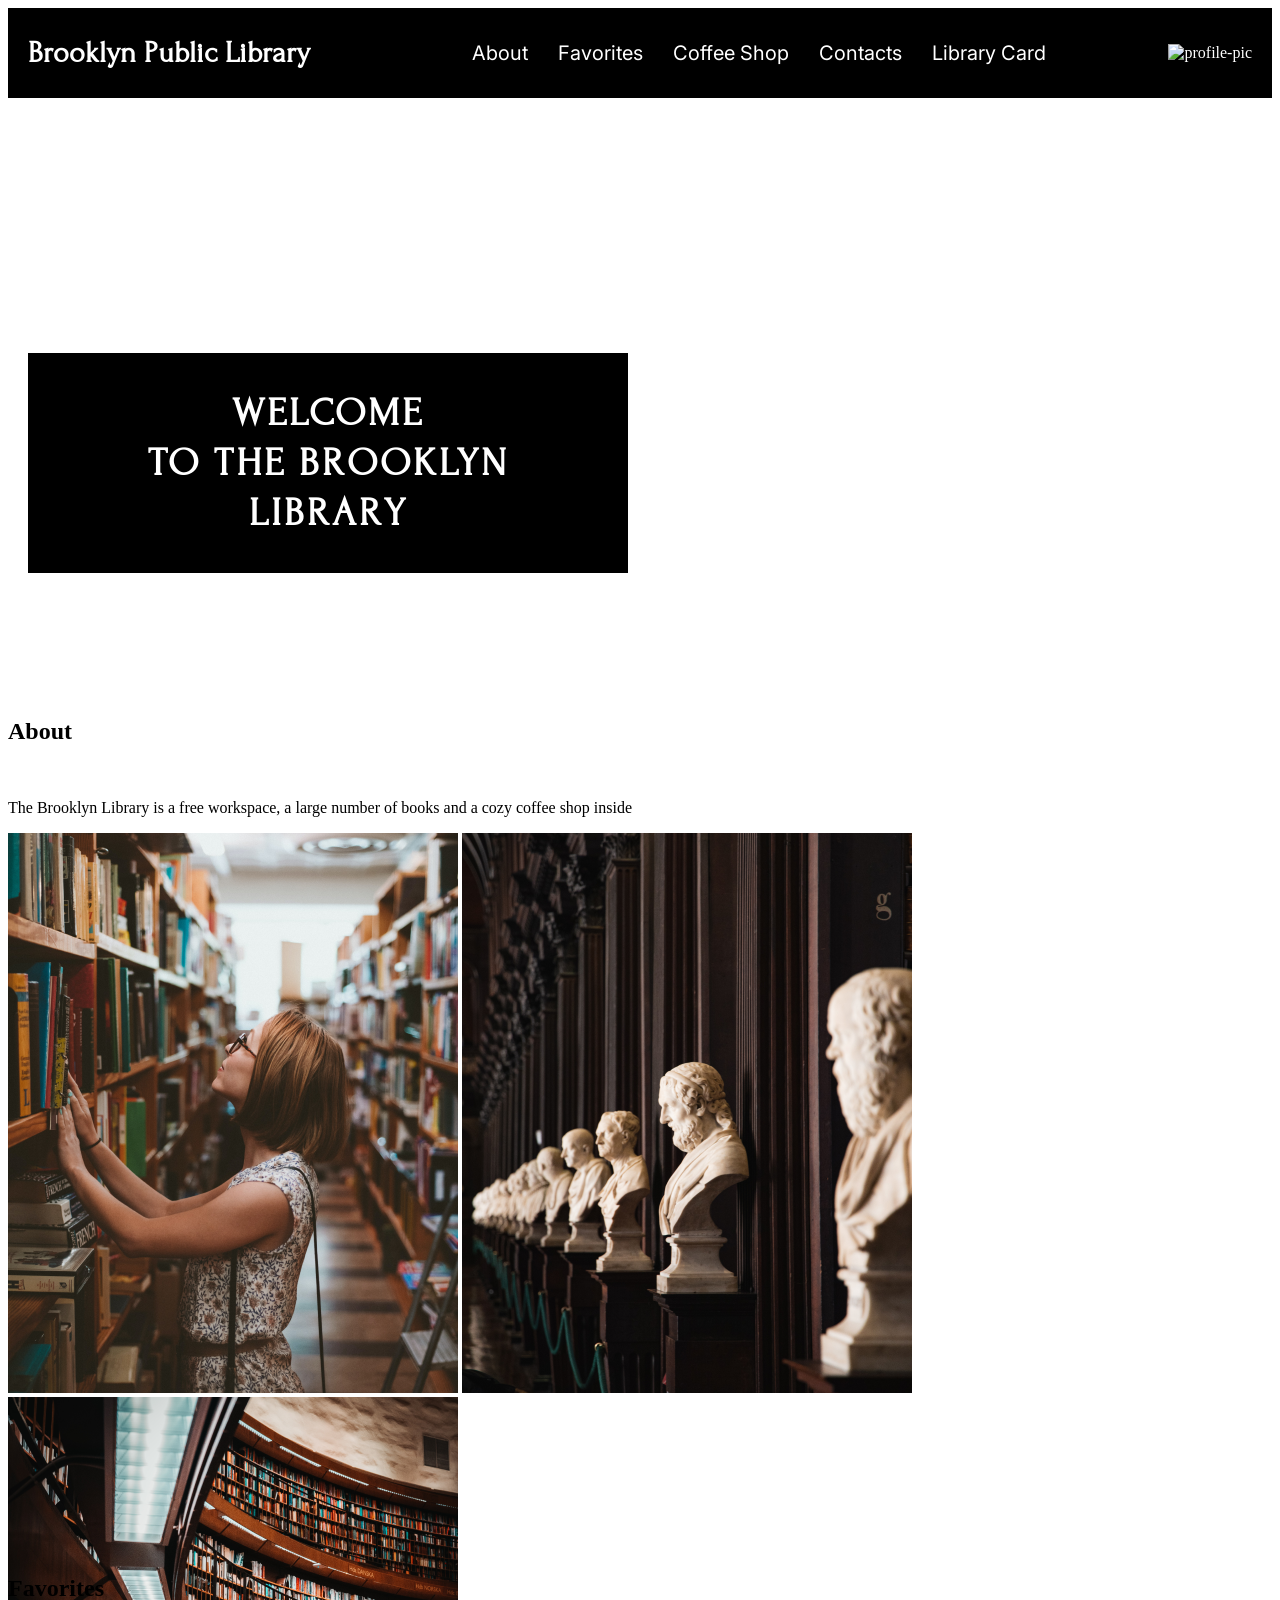
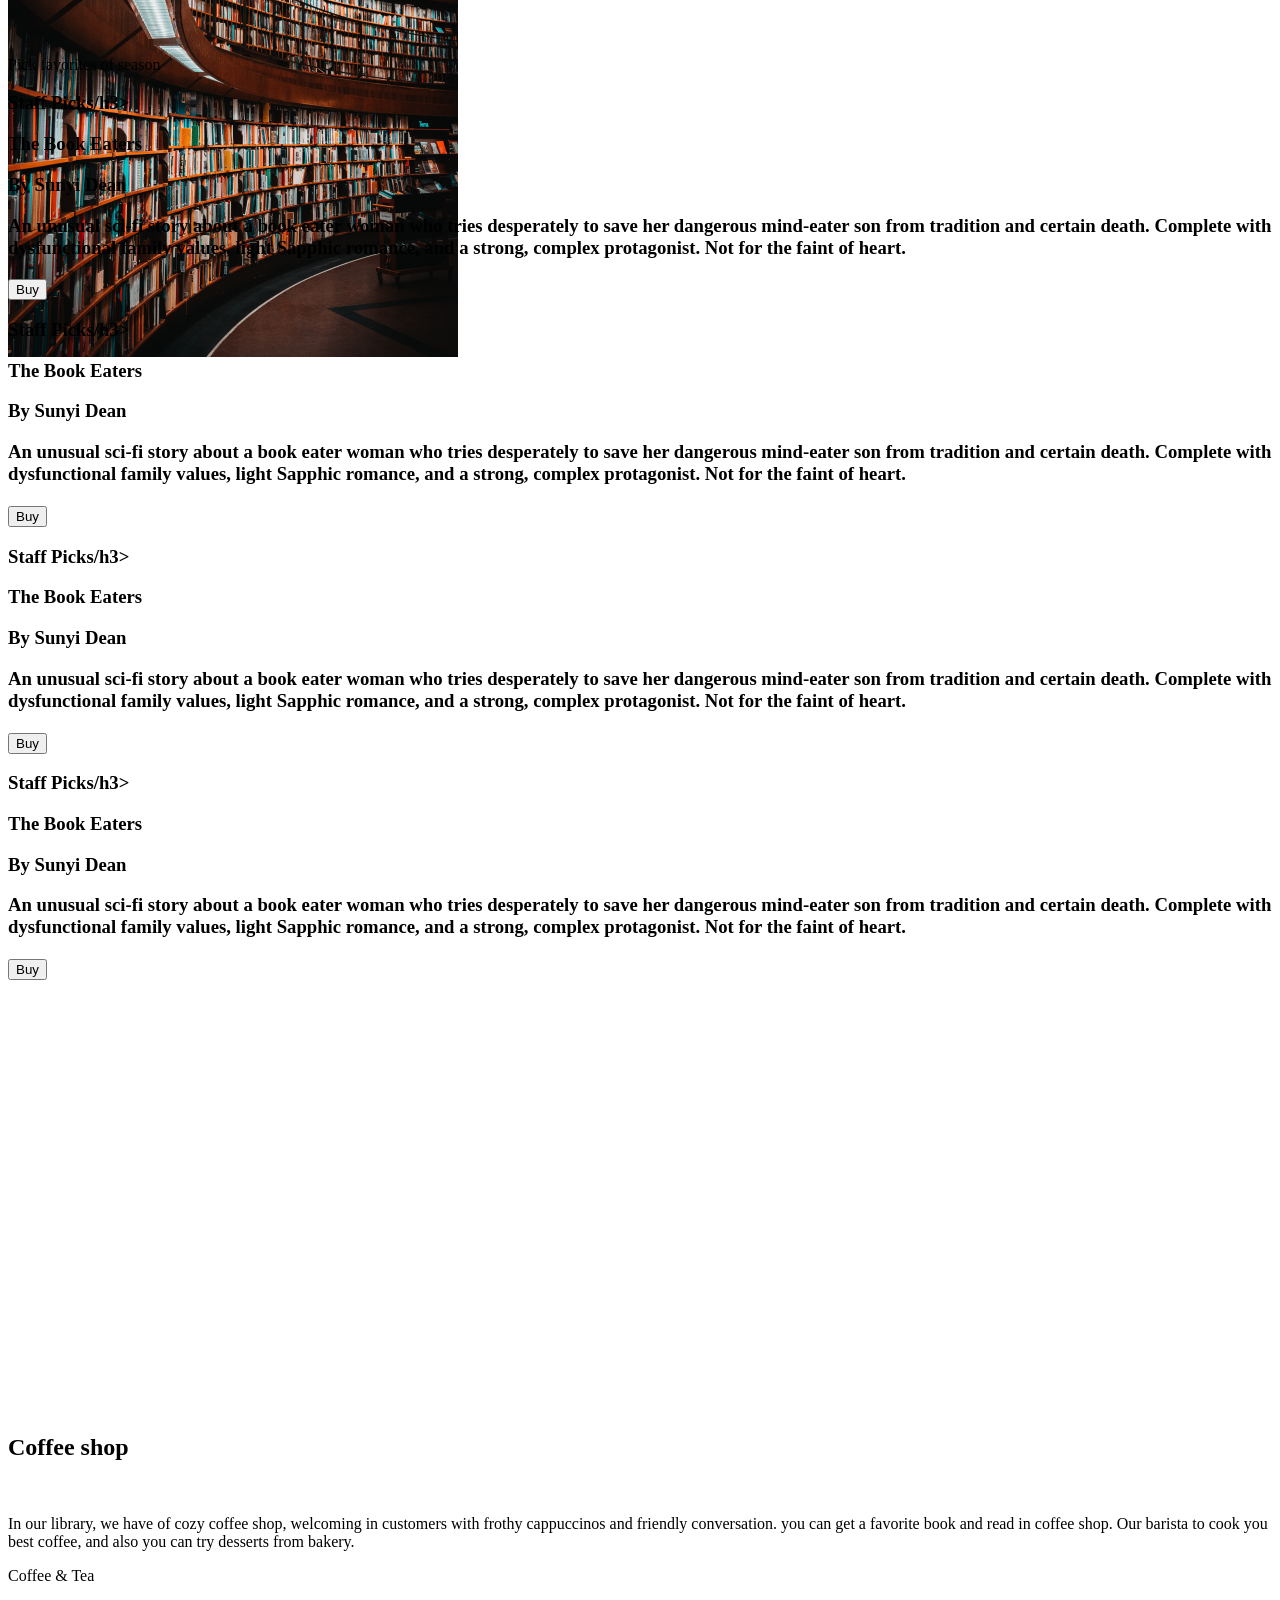
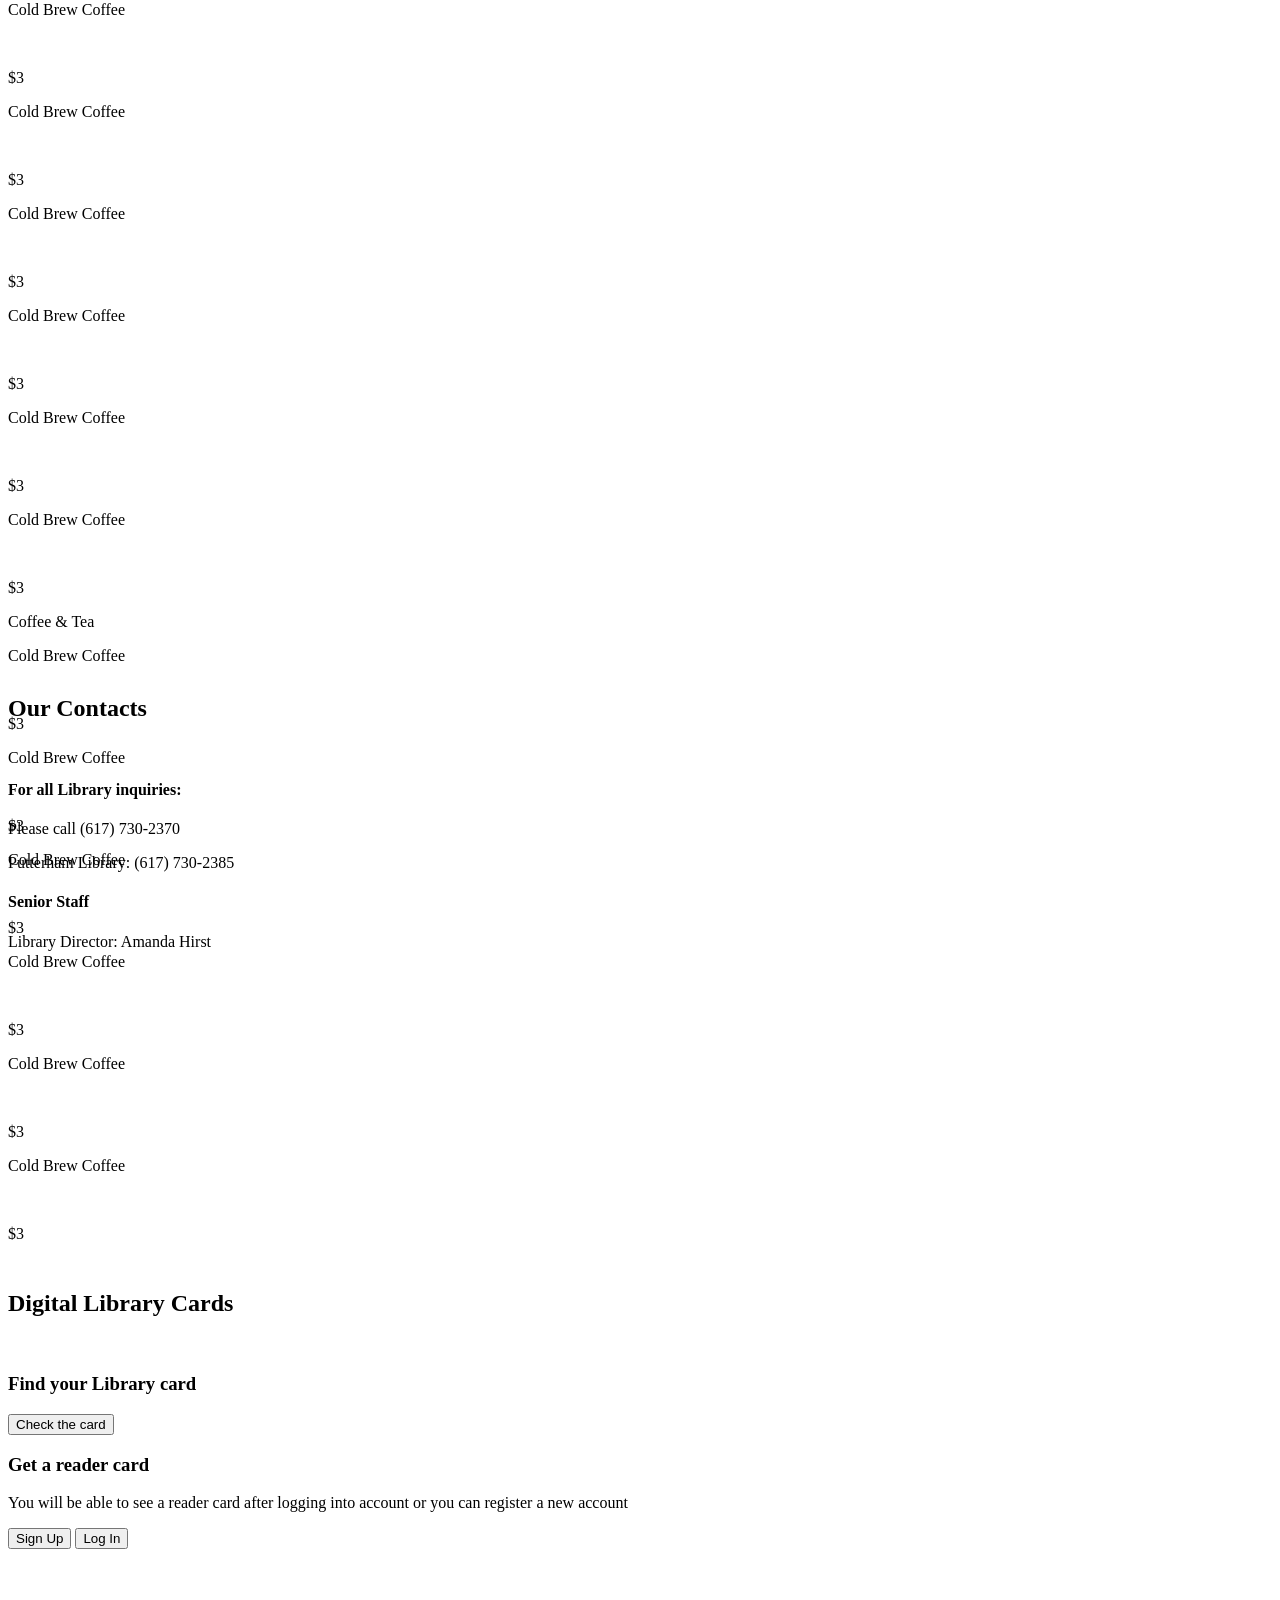
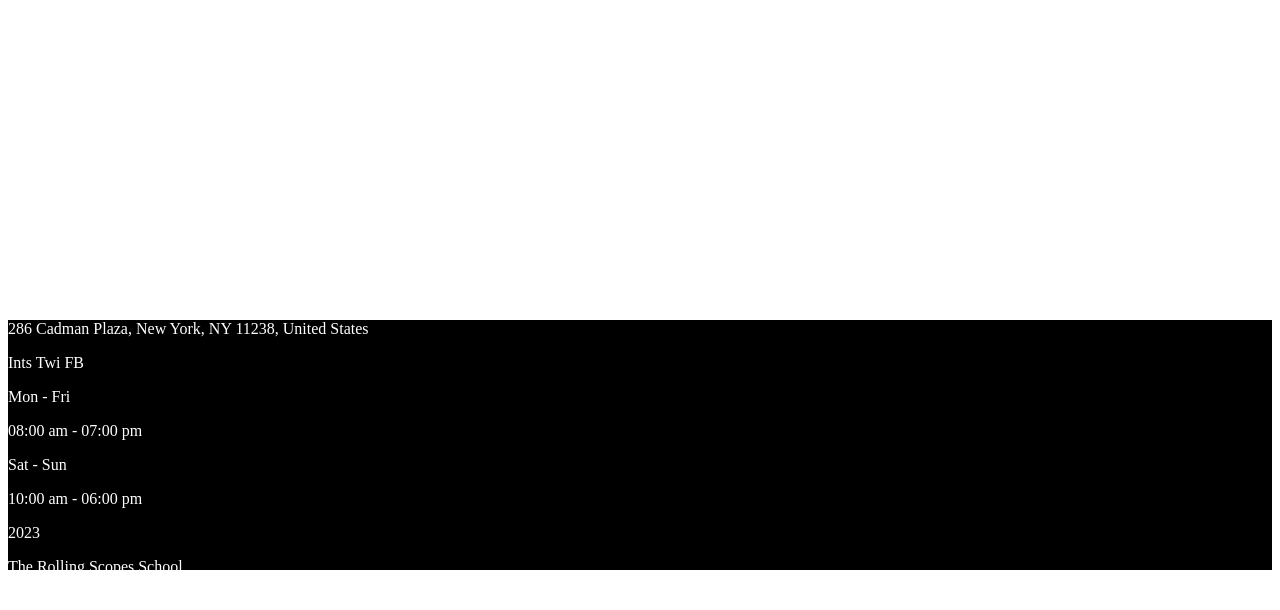
==== library/index.html @ a3052a87 "fix: index file location" ====
<!DOCTYPE html>
<html lang="en">
<head>
    <meta charset="UTF-8">
    <meta name="viewport" content="width=device-width, initial-scale=1.0">
    <title>library-fixed</title>
    <link rel="stylesheet" href="style.css">
    <link rel="preconnect" href="https://fonts.googleapis.com">
    <link rel="preconnect" href="https://fonts.gstatic.com" crossorigin>
    <link href="https://fonts.googleapis.com/css2?family=Forum&family=Inter:wght@400;700&display=swap" rel="stylesheet">
</head>
<body>
    <header>
        <div class="wrapper">
            <section class="front-page" id="front-page">
                <nav class="navigation" id="navigation">
                    <h1 class="library-name">Brooklyn Public Library</h1>
                    <ul class="navigation-list">
                        <li class="navigation-item"><a href="#about"" class="navigation-link">About</a></li>
                        <li class="navigation-item"><a href="#favorites"" class="navigation-link">Favorites</a></li>
                        <li class="navigation-item"><a href="#coffee-shop"" class="navigation-link">Coffee Shop</a></li>
                        <li class="navigation-item"><a href="#contacts"" class="navigation-link">Contacts</a></li>
                        <li class="navigation-item"><a href="#library-card"" class="navigation-link">Library Card</a></li>
                    </ul>
                    <img src="/library/files/svg/profile.svg" class="profile-pic" alt="profile-pic">
                </nav>
                <div class="welcome">
                    <div class="welcome-block">
                        <p class="welcome-block-text">WELCOME</p>
                        <p class="welcome-block-text">TO THE BROOKLYN</p>
                        <p class="welcome-block-text">LIBRARY</p>
                    </div>
                </div>
            </section>
        </div>
    </header>
    <main>
        <div class="wrapper">
            <section class="about" id="about">
                <h2 class="section-header" id="#about">About</h2>
                <img class="decorative_line" src="">
                <p class="section-header_annotation">The Brooklyn Library is a free workspace, a large number of books and a cozy coffee shop inside</p>
                <div class="about-carousel">
                    <div class="about-carousel_frame">
                        <img class="about-carousel_img" src="/library/files/images/lib-1.png">
                        <img class="about-carousel_img" src="/library/files/images/lib-2.png">
                        <img class="about-carousel_img" src="/library/files/images/lib-3.png">
                    </div>
                    <div class="decorative_dots">
                    </div>
                </div>
            </section>
            <section class="favorites" id="favorites">
                <h2 class="section-header" id="#favorites">Favorites</h2>
                <img class="decorative_line" src="">
                <div class="favorites-carousel">
                    <p class="favorites-carousel_annotation">Pick favorites of season</p>
                    <form class="favorites-carousel_radio"></form>
                    <div class="favorites-carousel_frame">
                        <div class="book">
                            <div class="book_box">
                                <div class="book_frame">
                                    <h3 class="book-header">Staff Picks/h3>
                                    <img class=book_decorative_line" src="">
                                    <p class="book_heading">The Book Eaters</p>
                                    <p class="book_author">By Sunyi Dean</p>
                                    <p class="book_description">An unusual sci-fi story about a book eater woman who tries desperately to save her dangerous mind-eater son from tradition and certain death. Complete with dysfunctional family values, light Sapphic romance, and a strong, complex protagonist. Not for the faint of heart.</p>
                                    <button class="book_button">Buy</button>
                                    <img class="book_cover" src="">
                                </div>
                            </div>
                        </div>
                        <div class="book">
                            <div class="book_box">
                                <div class="book_frame">
                                    <h3 class="book-header">Staff Picks/h3>
                                    <img class=book_decorative_line" src="">
                                    <p class="book_heading">The Book Eaters</p>
                                    <p class="book_author">By Sunyi Dean</p>
                                    <p class="book_description">An unusual sci-fi story about a book eater woman who tries desperately to save her dangerous mind-eater son from tradition and certain death. Complete with dysfunctional family values, light Sapphic romance, and a strong, complex protagonist. Not for the faint of heart.</p>
                                    <button class="book_button">Buy</button>
                                    <img class="book_cover" src="">
                                </div>
                        </div>
                        <div class="book">
                            <div class="book_box">
                                <div class="book_frame">
                                    <h3 class="book-header">Staff Picks/h3>
                                    <img class=book_decorative_line" src="">
                                    <p class="book_heading">The Book Eaters</p>
                                    <p class="book_author">By Sunyi Dean</p>
                                    <p class="book_description">An unusual sci-fi story about a book eater woman who tries desperately to save her dangerous mind-eater son from tradition and certain death. Complete with dysfunctional family values, light Sapphic romance, and a strong, complex protagonist. Not for the faint of heart.</p>
                                    <button class="book_button">Buy</button>
                                    <img class="book_cover" src="">
                                </div>
                        </div>
                        <div class="book">
                            <div class="book_box">
                                <div class="book_frame">
                                    <h3 class="book-header">Staff Picks/h3>
                                    <img class=book_decorative_line" src="">
                                    <p class="book_heading">The Book Eaters</p>
                                    <p class="book_author">By Sunyi Dean</p>
                                    <p class="book_description">An unusual sci-fi story about a book eater woman who tries desperately to save her dangerous mind-eater son from tradition and certain death. Complete with dysfunctional family values, light Sapphic romance, and a strong, complex protagonist. Not for the faint of heart.</p>
                                    <button class="book_button">Buy</button>
                                    <img class="book_cover" src="">
                                </div>
                        </div>
                    </div>
                </di>
            </section>
            <section class="coffee-shop" id="coffee-shop">
                <h2 class="section-header id="#coffee-shop">Coffee shop</h2>
                <img class="decorative_line" src="">
                <p class="coffee-shop_annotation">In our library, we have of cozy coffee shop, welcoming in customers with frothy cappuccinos and friendly conversation.
                    you can get a favorite book and read in coffee shop. Our barista to cook you best coffee, and also you can try desserts from bakery.</p>
                <div class="coffee-shop_container">
                    <div class="menu_left-column">
                        <p class="menu-column_header">Coffee & Tea</p>
                        <div class="menu-column_box">
                            <div class="menu-column_box_item">
                                <p class="menu-item_name">Cold Brew Coffee</p>
                                <img class="decorative_line" src="">
                                <p class="menu-item_price">$3</p>
                            </div>
                            <div class="menu-column_box_item">
                                <p class="menu-item_name">Cold Brew Coffee</p>
                                <img class="decorative_line" src="">
                                <p class="menu-item_price">$3</p>
                            </div>
                            <div class="menu-column_box_item">
                                <p class="menu-item_name">Cold Brew Coffee</p>
                                <img class="decorative_line" src="">
                                <p class="menu-item_price">$3</p>
                            </div>
                            <div class="menu-column_box_item">
                                <p class="menu-item_name">Cold Brew Coffee</p>
                                <img class="decorative_line" src="">
                                <p class="menu-item_price">$3</p>
                            </div>
                            <div class="menu-column_box_item">
                                <p class="menu-item_name">Cold Brew Coffee</p>
                                <img class="decorative_line" src="">
                                <p class="menu-item_price">$3</p>
                            </div>
                            <div class="menu-column_box_item">
                                <p class="menu-item_name">Cold Brew Coffee</p>
                                <img class="decorative_line" src="">
                                <p class="menu-item_price">$3</p>
                            </div>
                        </div>
                    </div>
                    <div class="menu_right-column">
                        <p class="menu-column_header">Coffee & Tea</p>
                        <div class="menu-column_box">
                            <div class="menu-column_box_item">
                                <p class="menu-item_name">Cold Brew Coffee</p>
                                <img class="decorative_line" src="">
                                <p class="menu-item_price">$3</p>
                            </div>
                            <div class="menu-column_box_item">
                                <p class="menu-item_name">Cold Brew Coffee</p>
                                <img class="decorative_line" src="">
                                <p class="menu-item_price">$3</p>
                            </div>
                            <div class="menu-column_box_item">
                                <p class="menu-item_name">Cold Brew Coffee</p>
                                <img class="decorative_line" src="">
                                <p class="menu-item_price">$3</p>
                            </div>
                            <div class="menu-column_box_item">
                                <p class="menu-item_name">Cold Brew Coffee</p>
                                <img class="decorative_line" src="">
                                <p class="menu-item_price">$3</p>
                            </div>
                            <div class="menu-column_box_item">
                                <p class="menu-item_name">Cold Brew Coffee</p>
                                <img class="decorative_line" src="">
                                <p class="menu-item_price">$3</p>
                            </div>
                            <div class="menu-column_box_item">
                                <p class="menu-item_name">Cold Brew Coffee</p>
                                <img class="decorative_line" src="">
                                <p class="menu-item_price">$3</p>
                            </div>
                    </div>
                    </div>
                </div>
            </section>
            <section class="contacts" id="contacts">
                <h2 class="section-header id="#contacts">Our Contacts</h2>
                <img class="decorative_line" src="">
                <div class="contacts_container">
                    <div class="contacts_left">
                        <h4 class="contact_sub-header">For all Library inquiries:</h4>
                        <p class="small_text">Please call (617) 730-2370</p>
                        <p class="small_text">Putterham Library: (617) 730-2385</p>
                        <h4 class="contact_sub-header">Senior Staff</h4>
                        <p class="small_text">Library Director: Amanda Hirst</p>
                    </div>
                    <div class="contacts_right">
                        <img class="contacts_map" src="">
                    </div>
                </div>
            </section>
            <section class="library-card" id="library-card">
                <h2 class="section-header id="#library-card">Digital Library Cards</h2>
                <img class="decorative_line" src="">
                <div class="library-card_container">
                    <div class="library-card_left">
                        <h3 class="left_header">Find your Library card</h3>
                        <form class="library-card_form"></form>
                        <button class="library-card_button">Check the card</button>
                    </div>
                    <div class="library-card_right">
                        <h3 class="right_header">Get a reader card</h3>
                        <p class="small-text">You will be able to see a reader card after logging into account or you can register a new account</p>
                        <div class="right_button-box">
                            <button class="reader-button">Sign Up</button>
                            <button class="reader-button">Log In</button>
                        </div>
                    </div>
            </section>
        </div>
    </main>
    <footer class="footer">
        <div class="wrapper">
            <div class="upper-footer">
                <div class="footer-left">
                    <p class="small-text">286 Cadman Plaza, New York, NY 11238, United States</p>
                    <div class="socials">
                        <logo class="socials_logo">Ints</logo>
                        <logo class="socials_logo">Twi</logo>
                        <logo class="socials_logo">FB</logo>
                    </div>
                </div>
                <div class="footer-right">
                    <p class="small-text">Mon - Fri</p>
                    <p class="small-text">08:00 am - 07:00 pm</p>
                    <p class="small-text">Sat - Sun</p>
                    <p class="small-text">10:00 am - 06:00 pm</p>
                </div>
            </div>
            <div class="lower-footer">
                <p class="medium-text">2023</p>
                <p class="medium-text">The Rolling Scopes School</p>
                <p class="medium-text">Dimi Bibiukau</p>
            </div>
        </div>
    </footer>
---- library/style.css ----
.wrapper{
    width: 100%;
    max-width: 1440px;
    margin: 0 auto;
    padding: 0 auto;
}

.front-page{
    height: 690px;
    color: white;
    background: url('/library/files/images/front-page.png');
}

.library-name{
    font-size: 30px;
    font-family: Forum;
}

.navigation{
    display: flex;
    flex-direction: row;
    justify-content: space-between;
    align-items: center;
    height: 90px;
    background-color: black;
    padding: 0 20px;
}

.navigation-list {
    display: flex;
    flex-direction: row;
    justify-content: space-between;
    list-style: none;
}

.navigation-item {
    font-size: 20px;
    margin: 15px;
    font-family: Inter;
}

.navigation a{
    text-decoration: none;
    color: white;
    list-style: none;
}

.profile-pic{

}

.welcome {
    padding-top: 255px;
    height: 345px;
    width: 100%;
    /* background-image: url("/library/files/images/welcome.png"); */
    /* background-color: blue; */
}

.welcome-block {
    margin-left: 20px;
    width: 600px;
    height: 220px;
    background-color: black;
    display: flex;
    align-items: center;
    flex-direction: column;
    justify-content: center;
}

.welcome-block-text {
    font-family: Forum;
    font-weight: 900;
    font-size: 40px;
    line-height: 50px;
    letter-spacing: 3px;
    margin: 0px;
}

.about{
    height: 837px;
    background-color: white;
}

.favorites{
    height: 1439px;
    background-color: white;
}

.coffee-shop{
    height: 841px;
    background-color: white;
}

.contacts{
    height: 575px;
    background-color: white;
}

.library-card{
    height: 614px;
    background-color: white;
}

.footer{
    height: 250px;
    background-color: black;
    color: white;
}
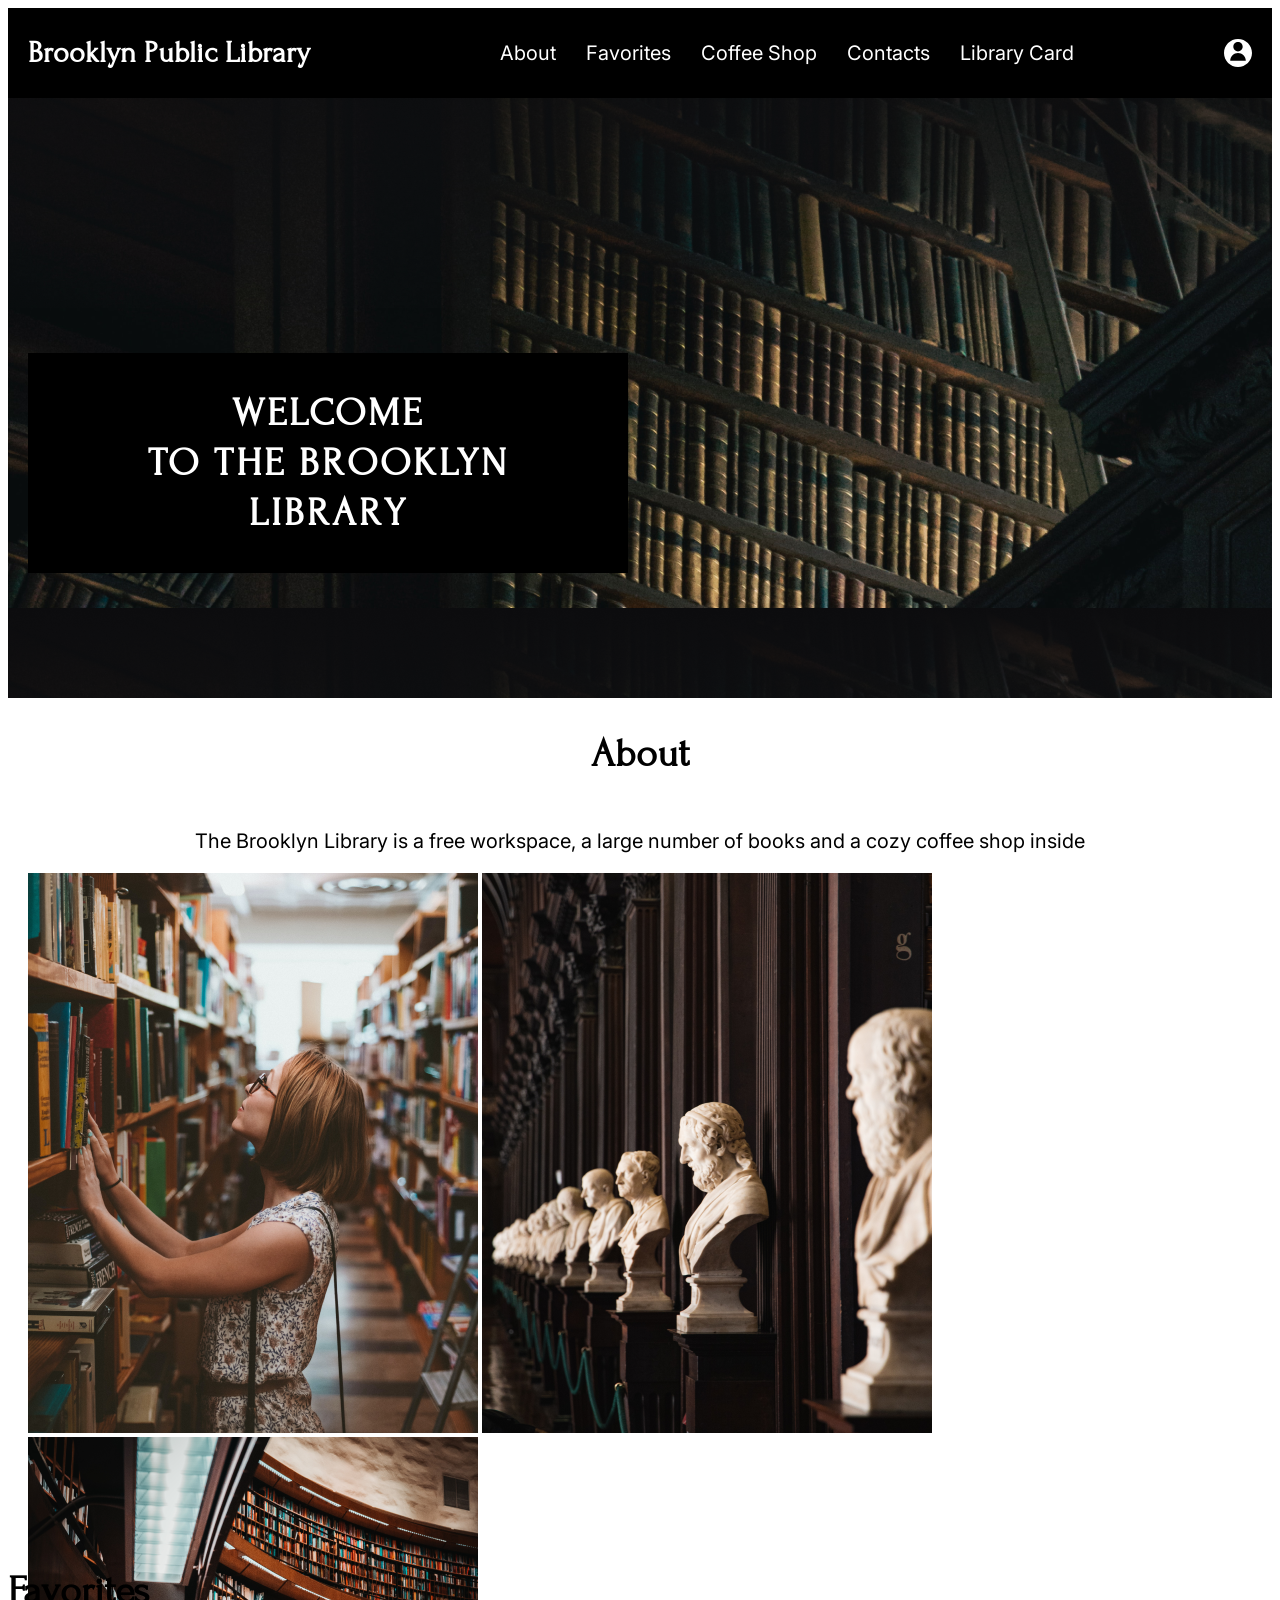
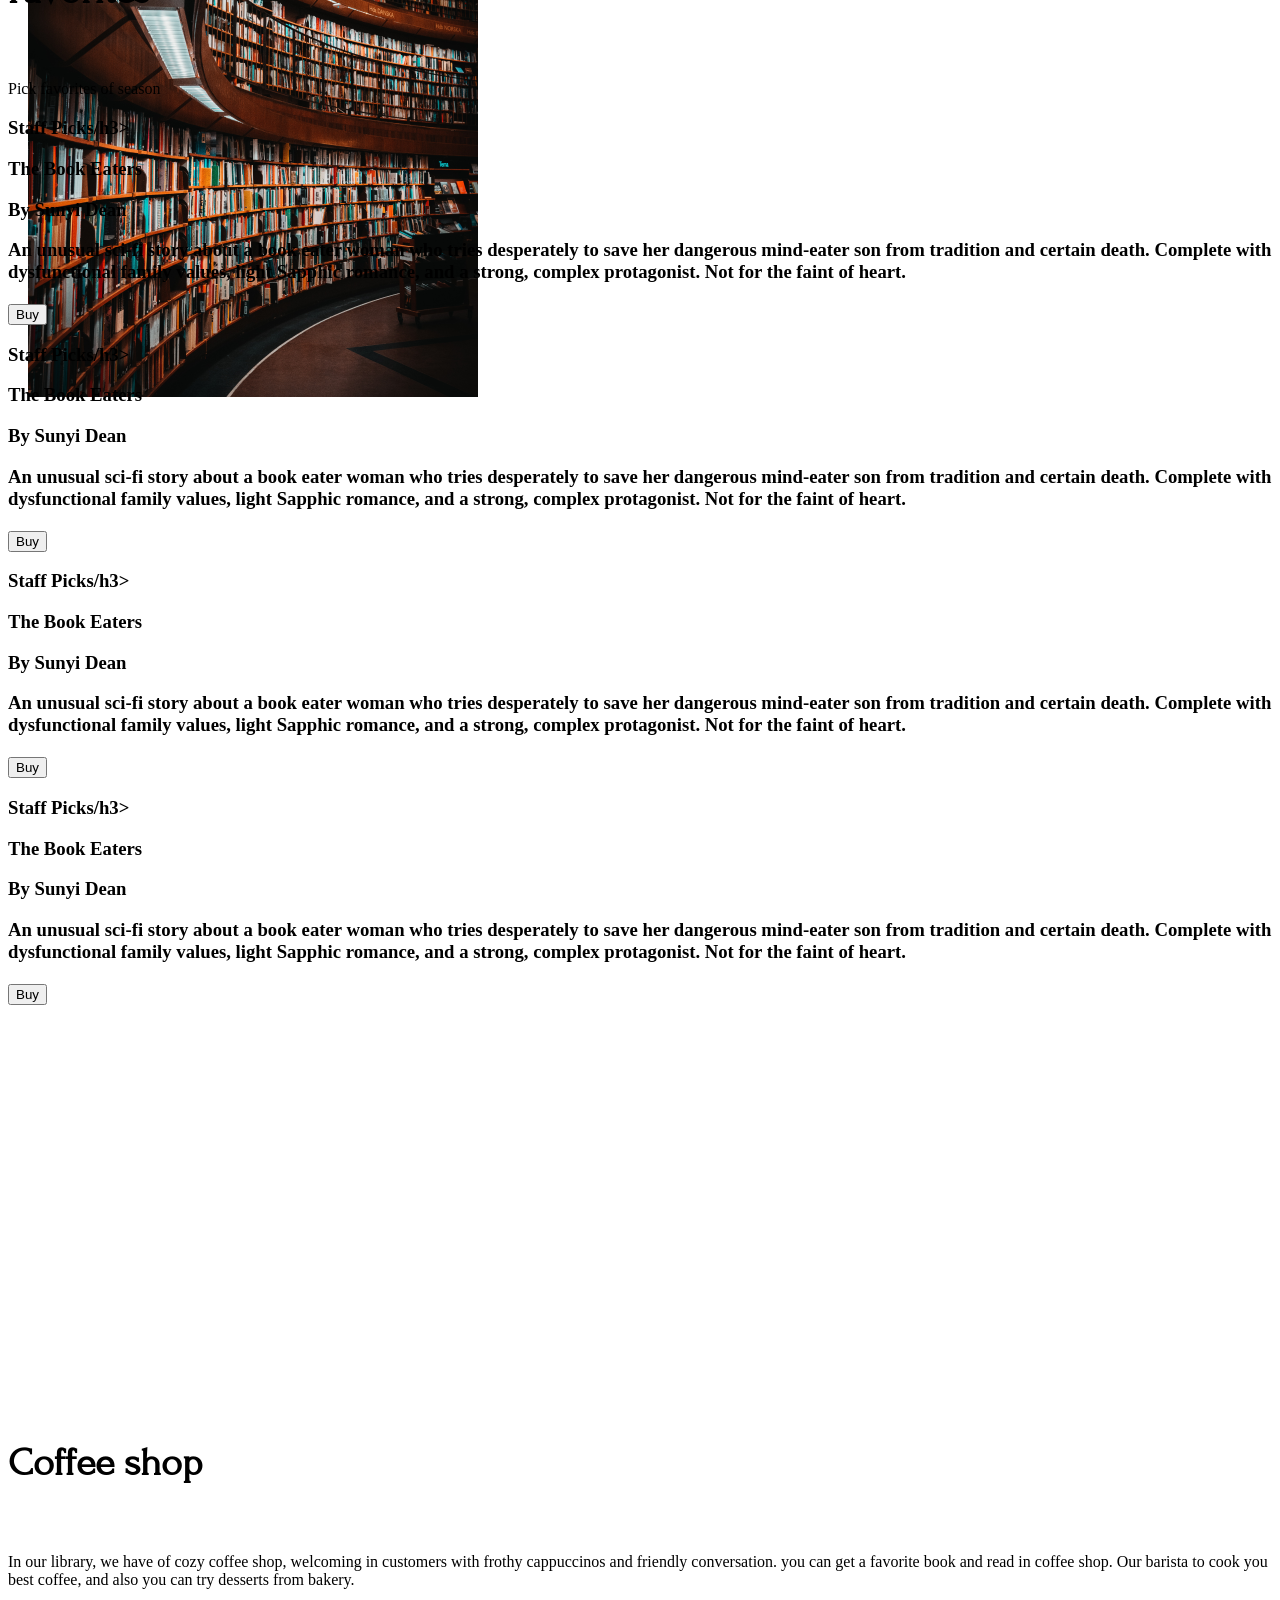
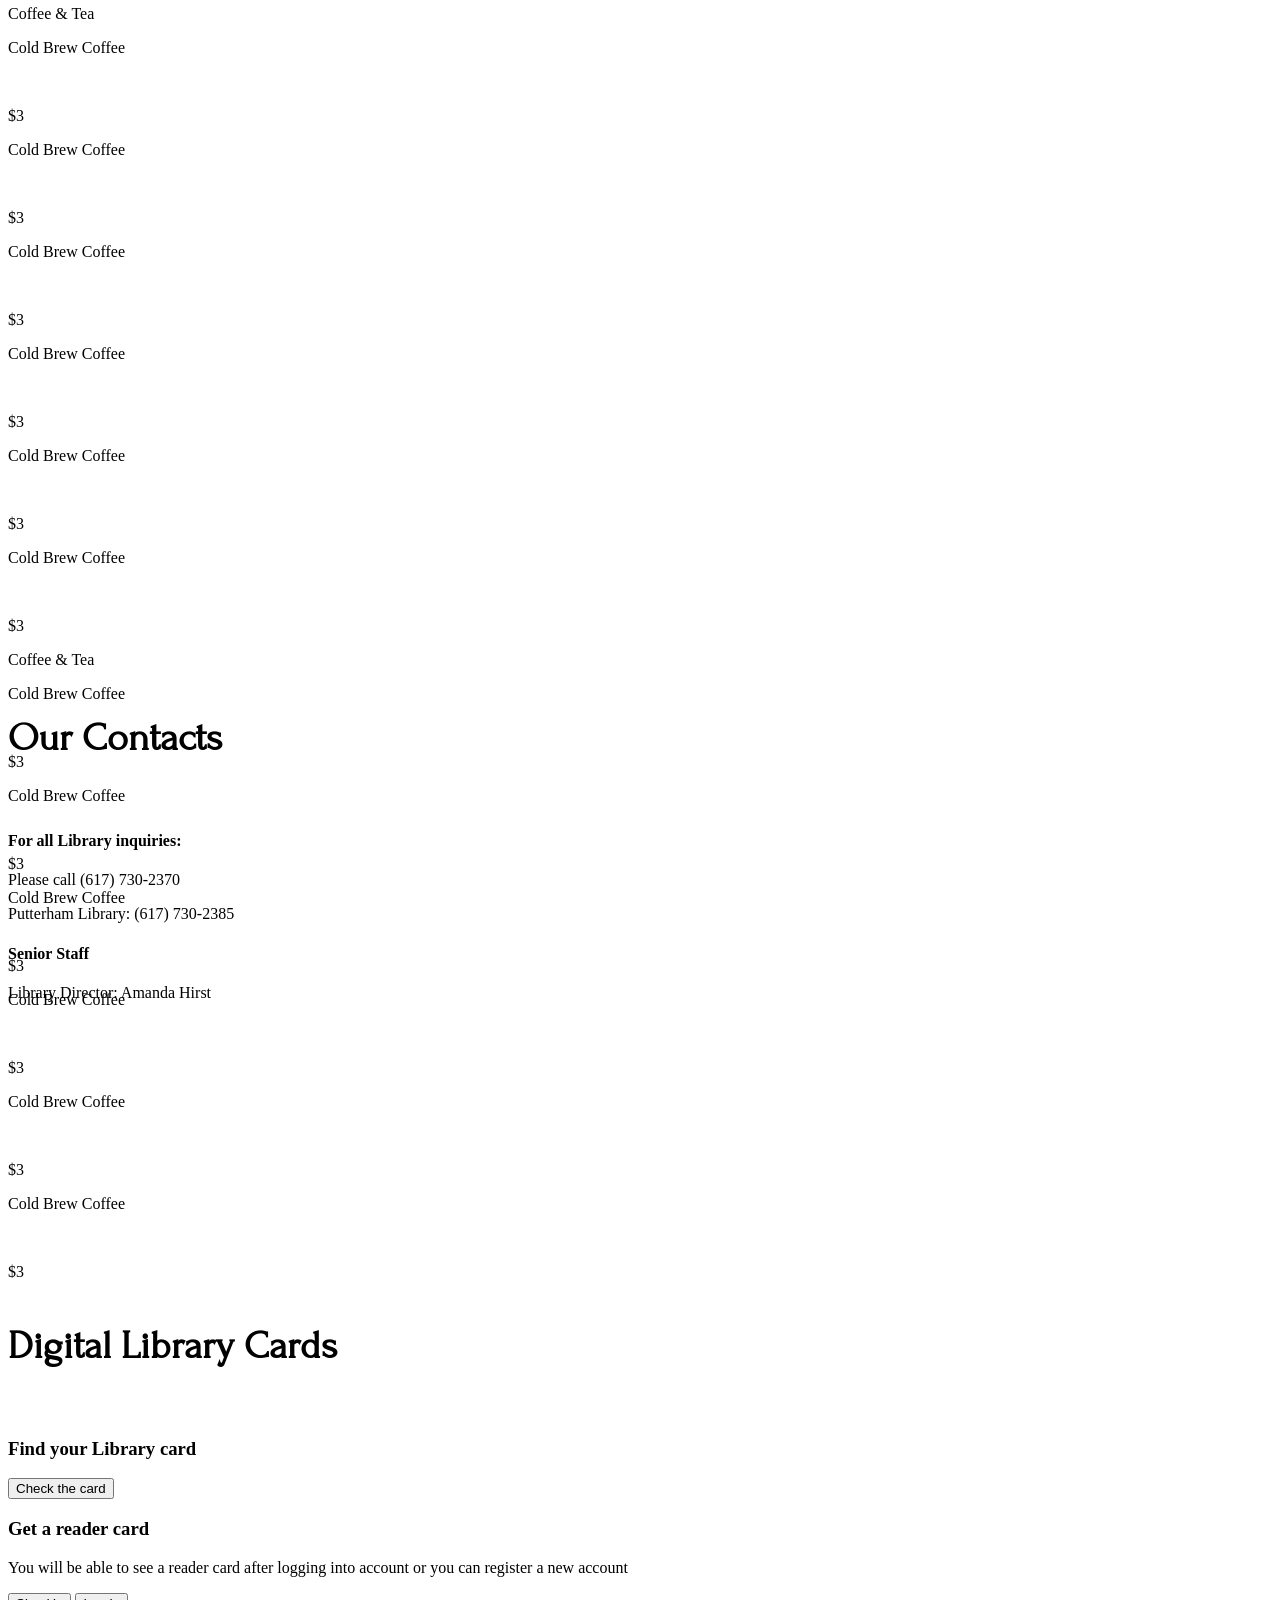
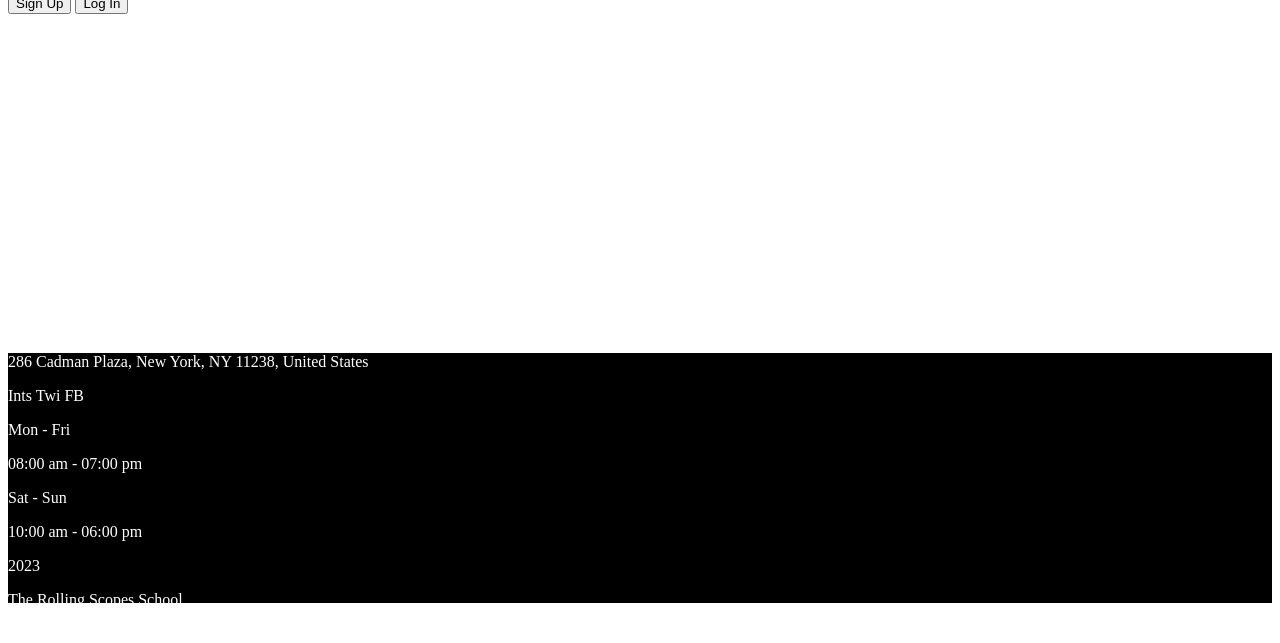
==== commit 34eb2825: "feat: normalize css" ====
--- a/library/index.html
+++ b/library/index.html
@@ -6,6 +6,7 @@
     <meta name="viewport" content="width=device-width, initial-scale=1.0">
     <title>library-fixed</title>
     <link rel="stylesheet" href="style.css">
+    <link rel="stylesheet" href="normalize.css">
     <link rel="preconnect" href="https://fonts.googleapis.com">
     <link rel="preconnect" href="https://fonts.gstatic.com" crossorigin>
     <link href="https://fonts.googleapis.com/css2?family=Forum&family=Inter:wght@400;700&display=swap" rel="stylesheet">
--- a/library/style.css
+++ b/library/style.css
@@ -80,6 +80,26 @@
 .about{
     height: 837px;
     background-color: white;
+    display: flex;
+    flex-direction: column;
+    align-items: center;
+}
+
+.section-header{
+    font-family: Forum;
+    font-size: 40px;
+}
+
+.section-header_annotation{
+    font-family: Inter;
+    font-size: 20px;
+}
+
+.about-carousel{
+    /* max-width: 1400px; */
+    width: calc(100% - 40px);
+    padding: 0;
+    margin: 0;
 }
 
 .favorites{
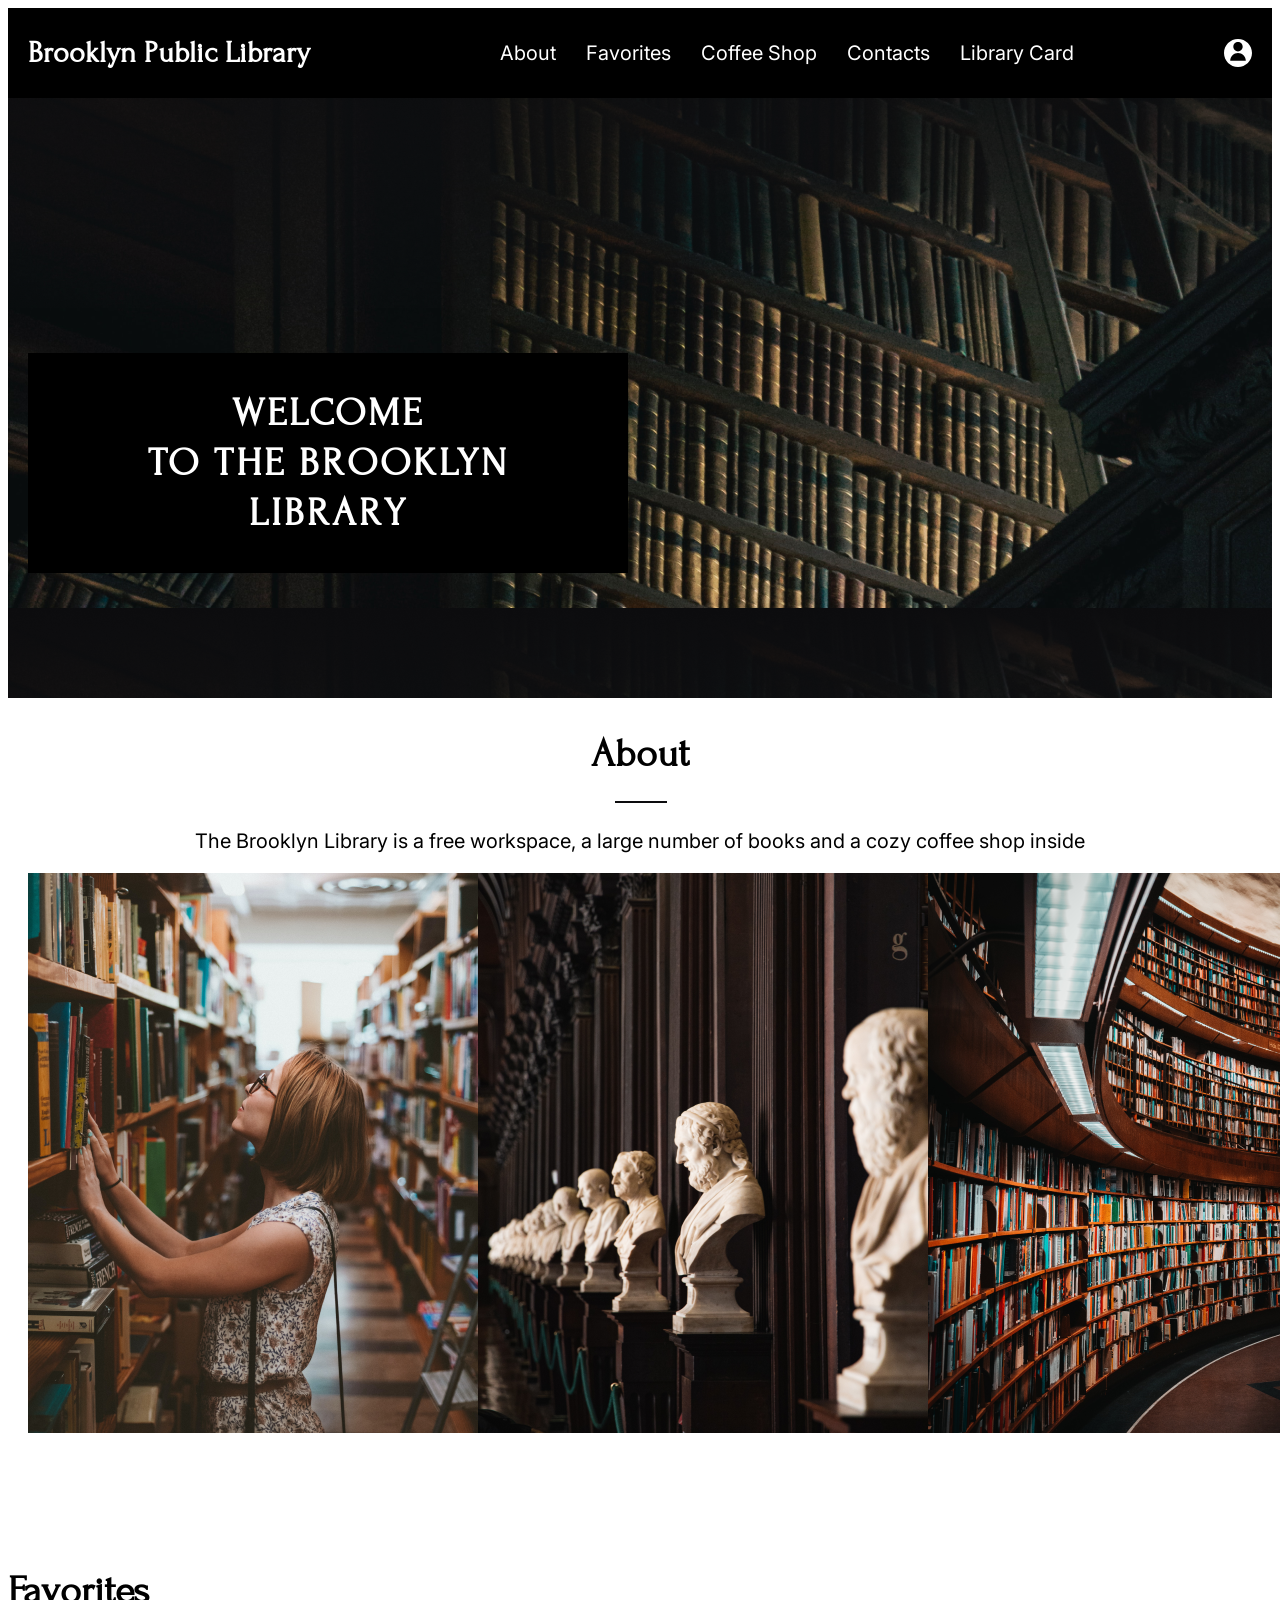
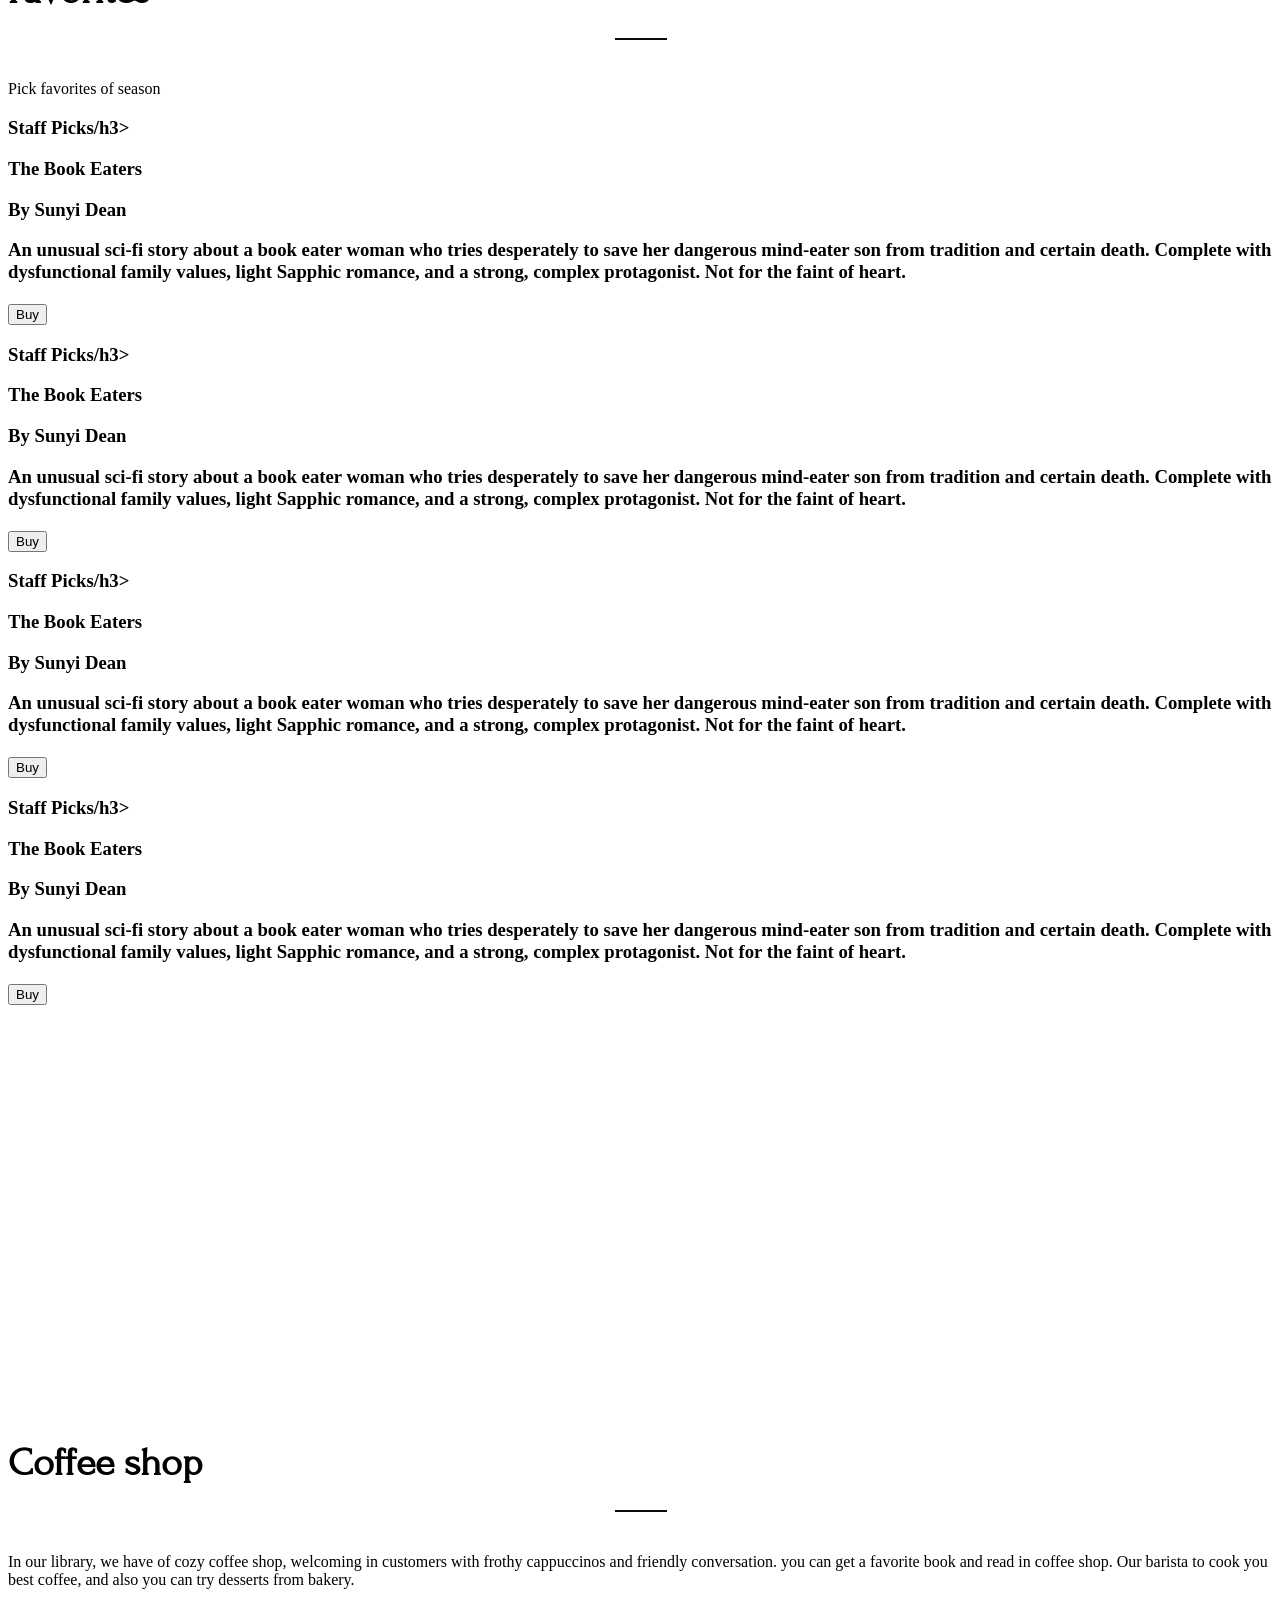
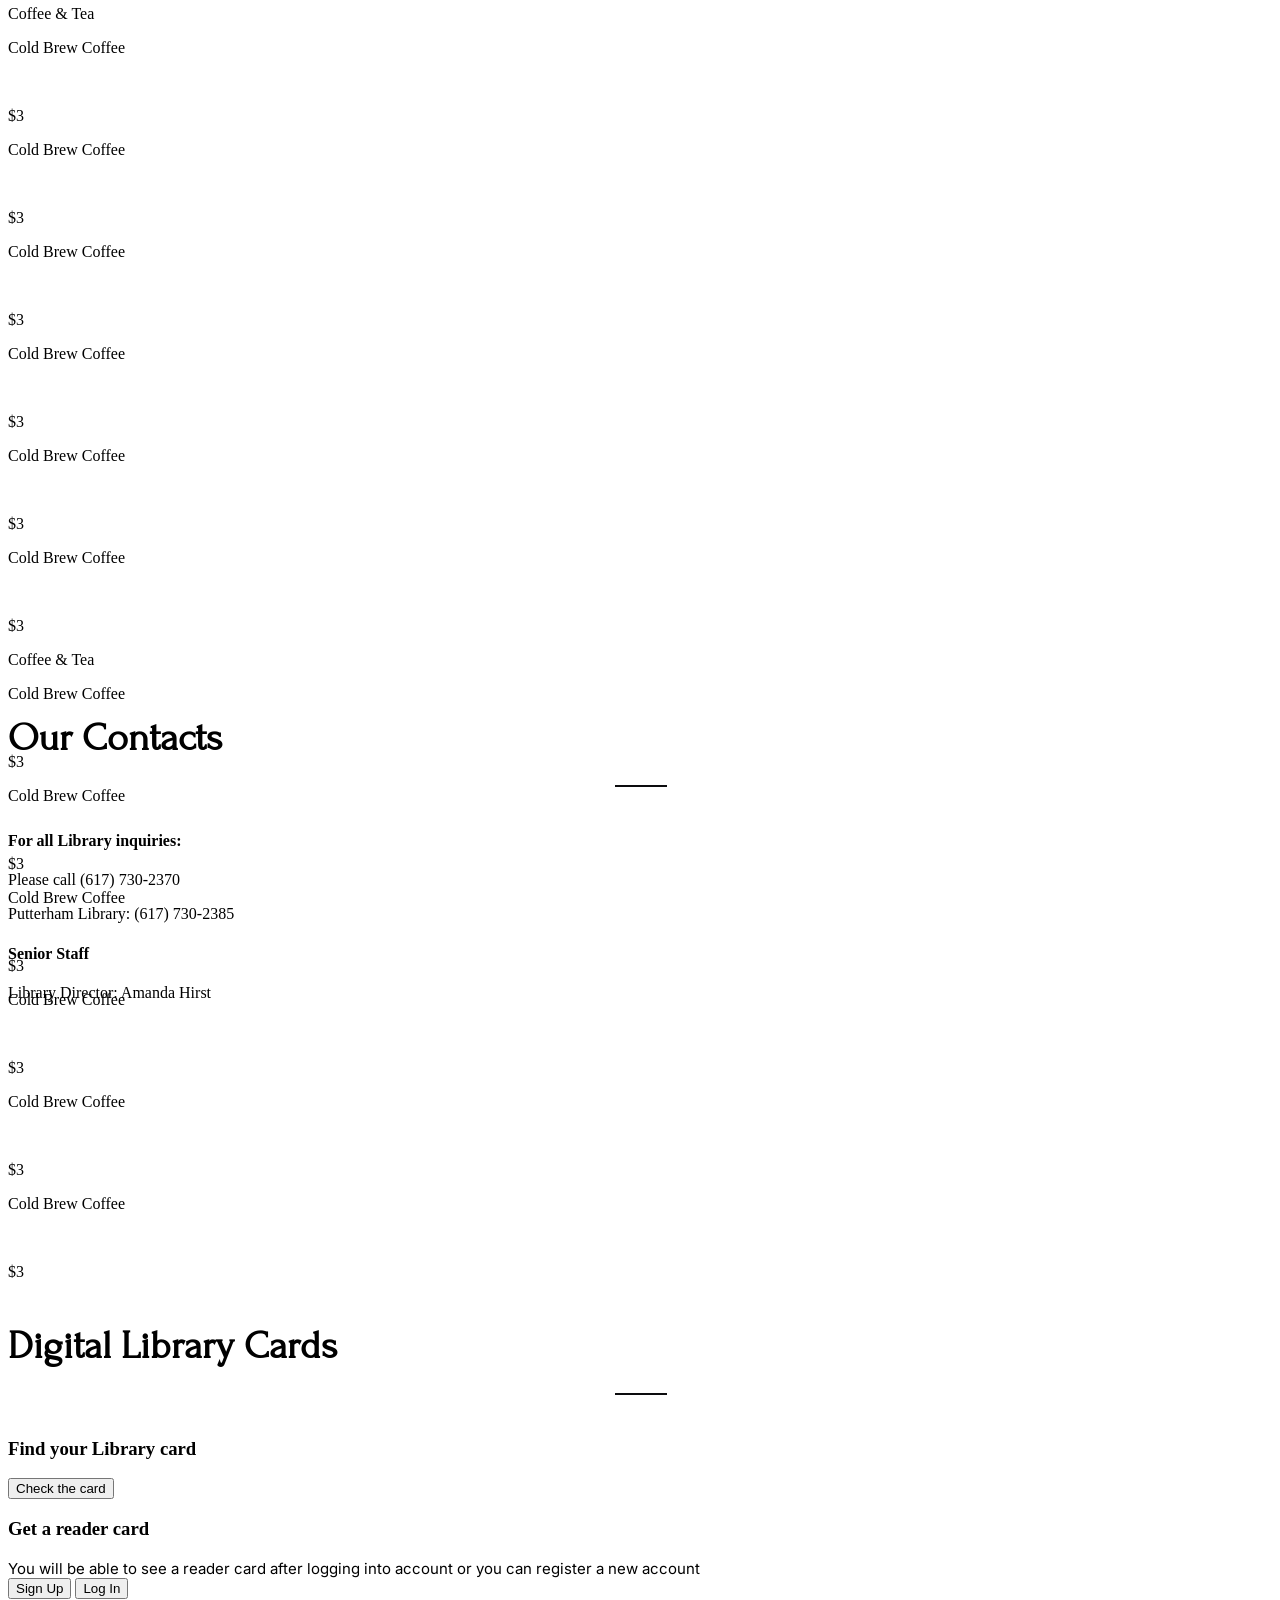
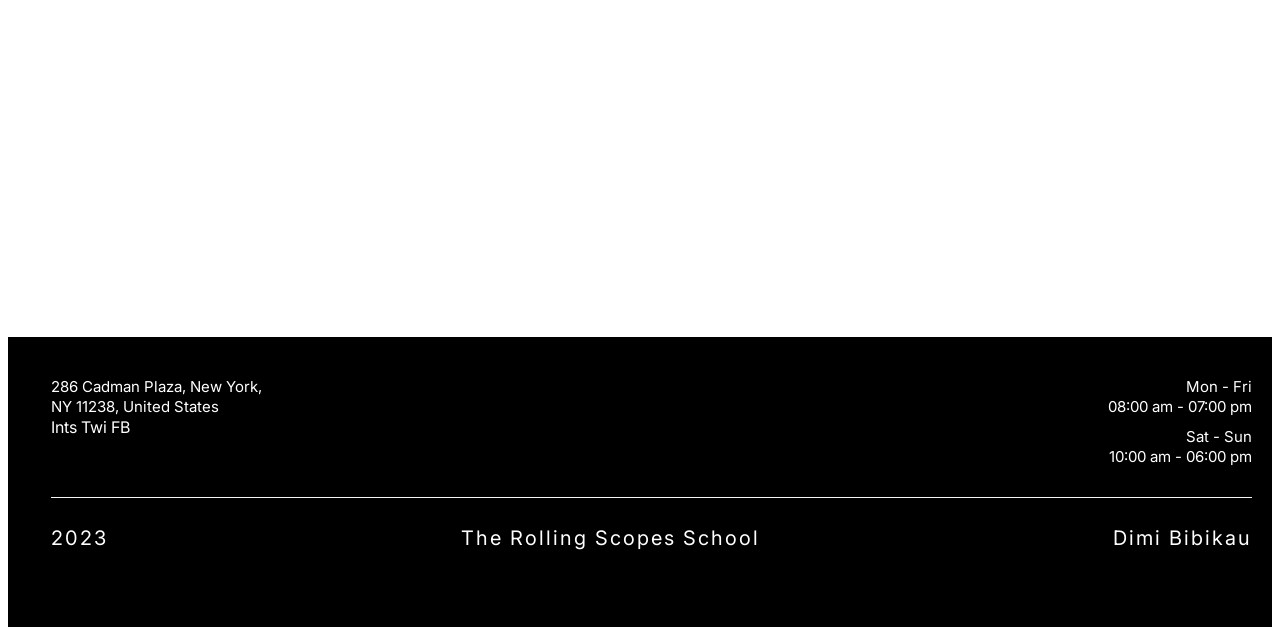
==== commit c4fcd666: "feat: footer styling" ====
--- a/library/index.html
+++ b/library/index.html
@@ -237,16 +237,20 @@
                     </div>
                 </div>
                 <div class="footer-right">
-                    <p class="small-text">Mon - Fri</p>
-                    <p class="small-text">08:00 am - 07:00 pm</p>
-                    <p class="small-text">Sat - Sun</p>
-                    <p class="small-text">10:00 am - 06:00 pm</p>
+                    <div class="text-block">
+                        <p class="small-text">Mon - Fri</p>
+                        <p class="small-text">08:00 am - 07:00 pm</p>
+                    </div>
+                    <div class="text-block">
+                        <p class="small-text">Sat - Sun</p>
+                        <p class="small-text">10:00 am - 06:00 pm</p>
+                    </div>
                 </div>
             </div>
             <div class="lower-footer">
                 <p class="medium-text">2023</p>
                 <p class="medium-text">The Rolling Scopes School</p>
-                <p class="medium-text">Dimi Bibiukau</p>
+                <p class="medium-text">Dimi Bibikau</p>
             </div>
         </div>
     </footer>
--- a/library/style.css
+++ b/library/style.css
@@ -85,19 +85,17 @@
     align-items: center;
 }
 
-.section-header{
-    font-family: Forum;
-    font-size: 40px;
+.about-carousel{
+    max-width: 1600px;
+    width: calc(100% - 40px);
+    padding: 0;
+    margin: 0;
 }
 
-.section-header_annotation{
-    font-family: Inter;
-    font-size: 20px;
-}
-
-.about-carousel{
-    /* max-width: 1400px; */
-    width: calc(100% - 40px);
+.about-carousel_frame{
+    display: flex;
+    justify-content: space-between;
+    flex-direction: row;
     padding: 0;
     margin: 0;
 }
@@ -126,4 +124,68 @@
     height: 250px;
     background-color: black;
     color: white;
-}+    font-family: Inter;
+    padding: 20px 20px 20px 43px;
+}
+
+.upper-footer{
+    display: flex;
+    justify-content: space-between;
+    height: 120px;
+    padding-top: 20px;
+    letter-spacing: 0px;
+    line-height: 20px;
+    border-bottom: 1px solid whitesmoke;
+}
+
+.footer-left{
+    width: 230px;
+}
+
+.footer-right{
+    display: flex;
+    flex-direction: column;
+    align-items: flex-end;
+}
+
+.text-block{
+    margin-bottom: 10px;
+    display: flex;
+    flex-direction: column;
+    align-items: flex-end;
+}
+
+.lower-footer{
+    display: flex;
+    justify-content: space-between;
+    font-size: 20px;
+    letter-spacing: 2px;
+    line-height: 40px;
+}
+
+.section-header{
+    font-family: Forum;
+    font-size: 40px;
+    position: relative;
+}
+
+.section-header::before{
+    content: "";
+    position: absolute;
+    top: 70px;
+    left: calc(50% - 25px);
+    width: 50px;
+    border: 1px solid #0c0c0E;
+}
+
+.section-header_annotation{
+    font-family: Inter;
+    font-size: 20px;
+}
+
+.small-text{
+    font-family: Inter;
+    font-size: 15px;
+    padding: 0px;
+    margin: 0px;
+}
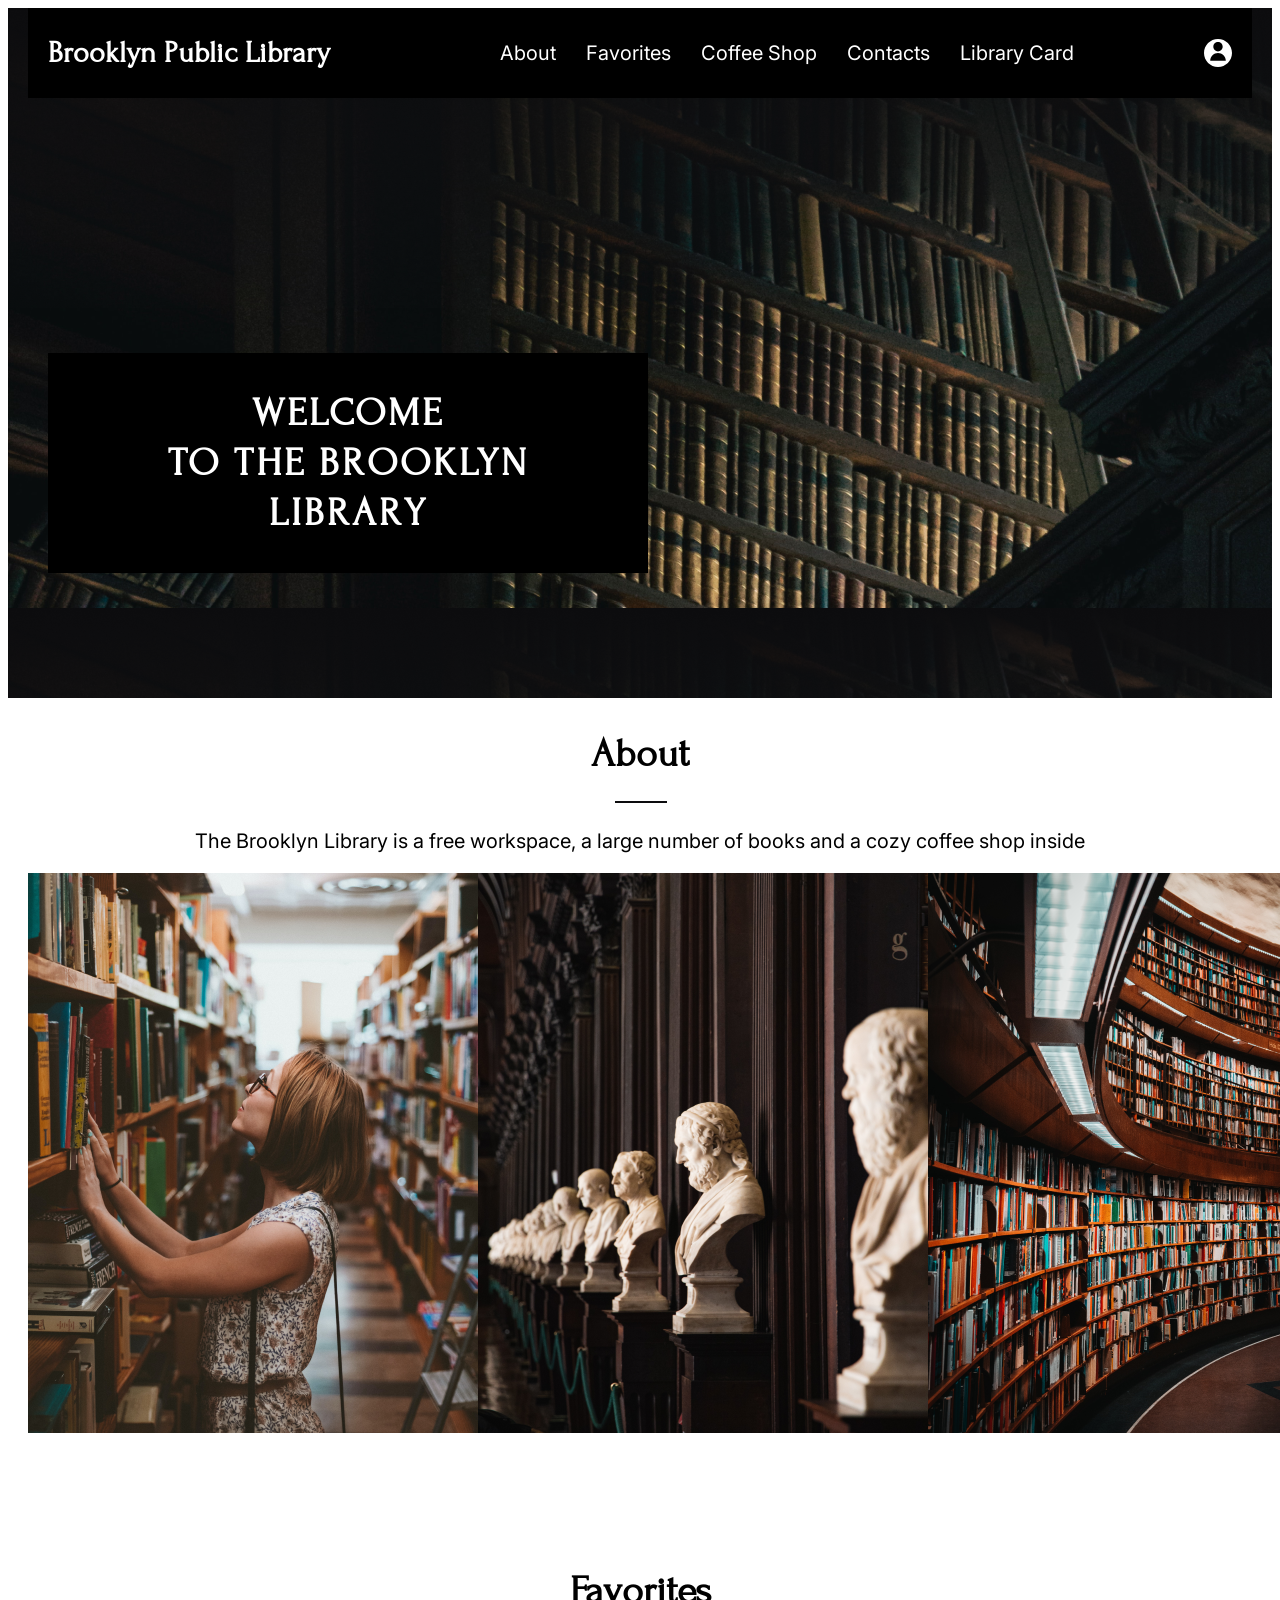
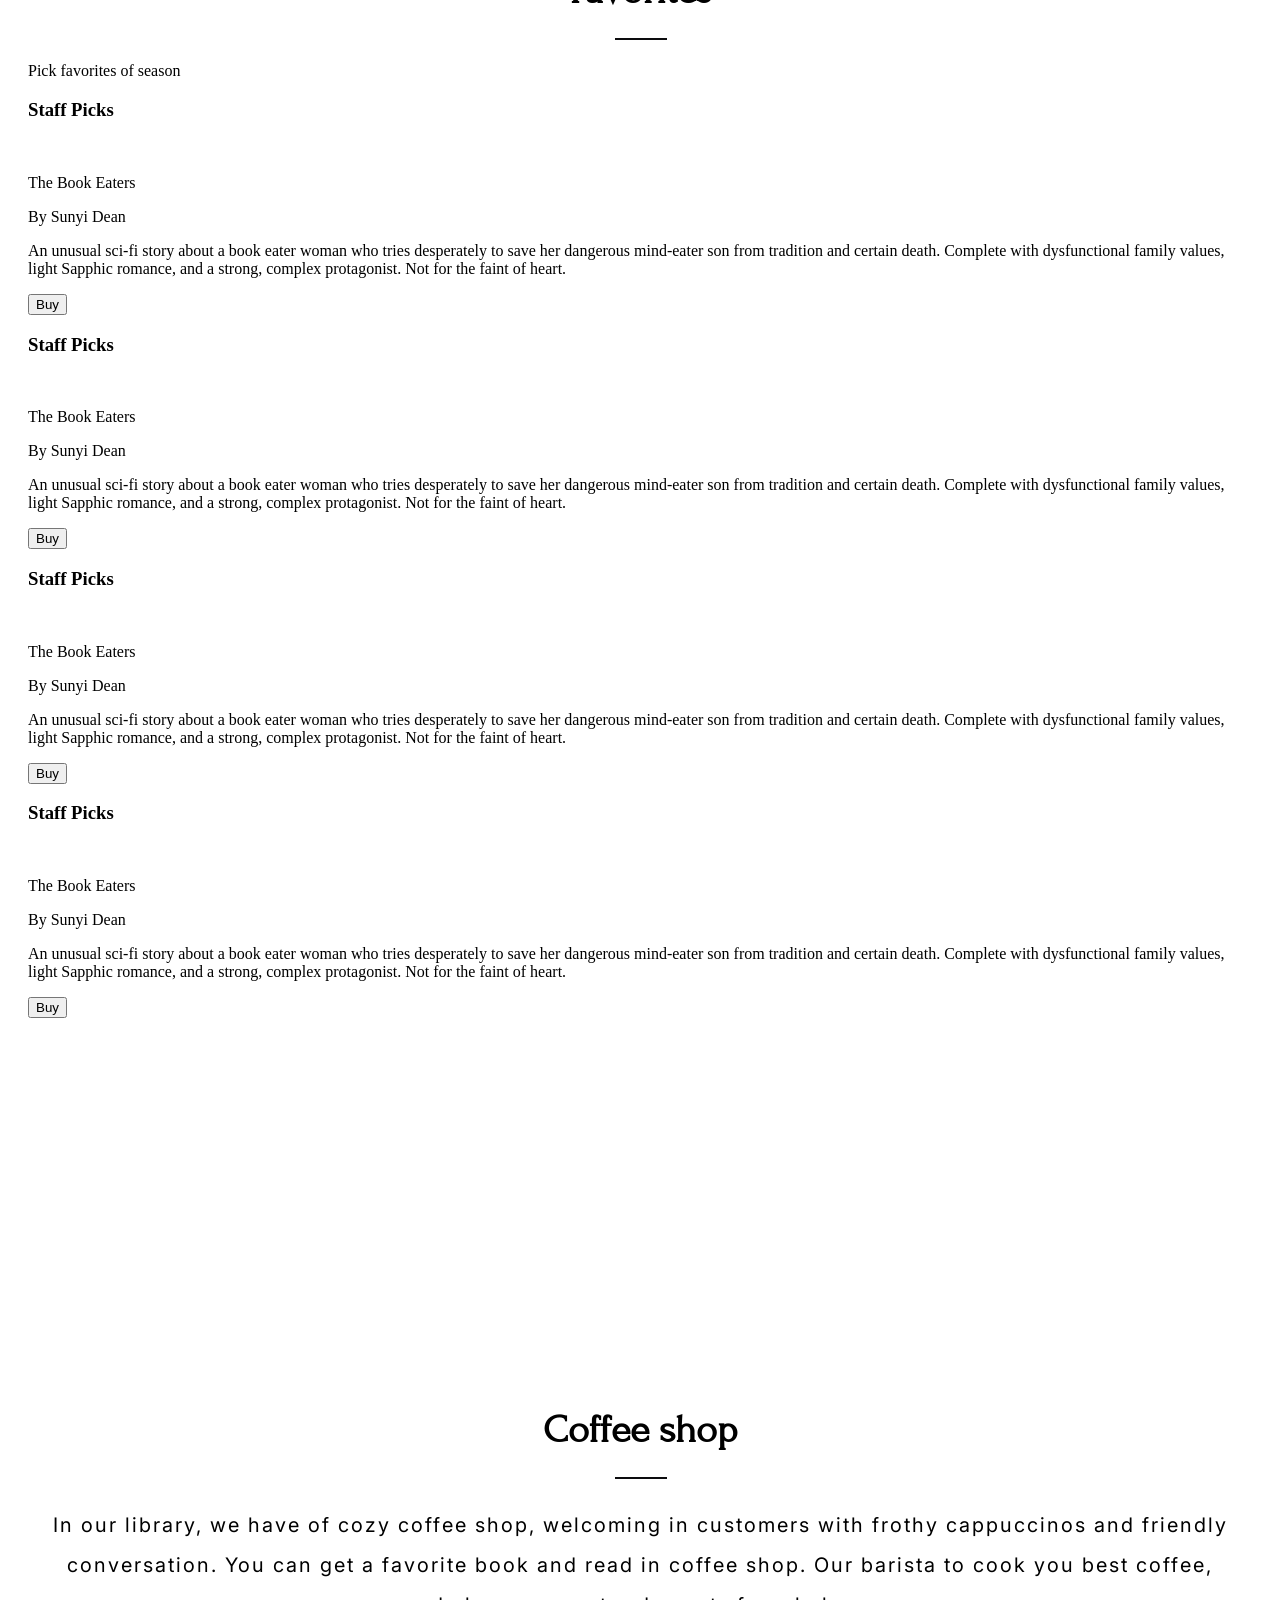
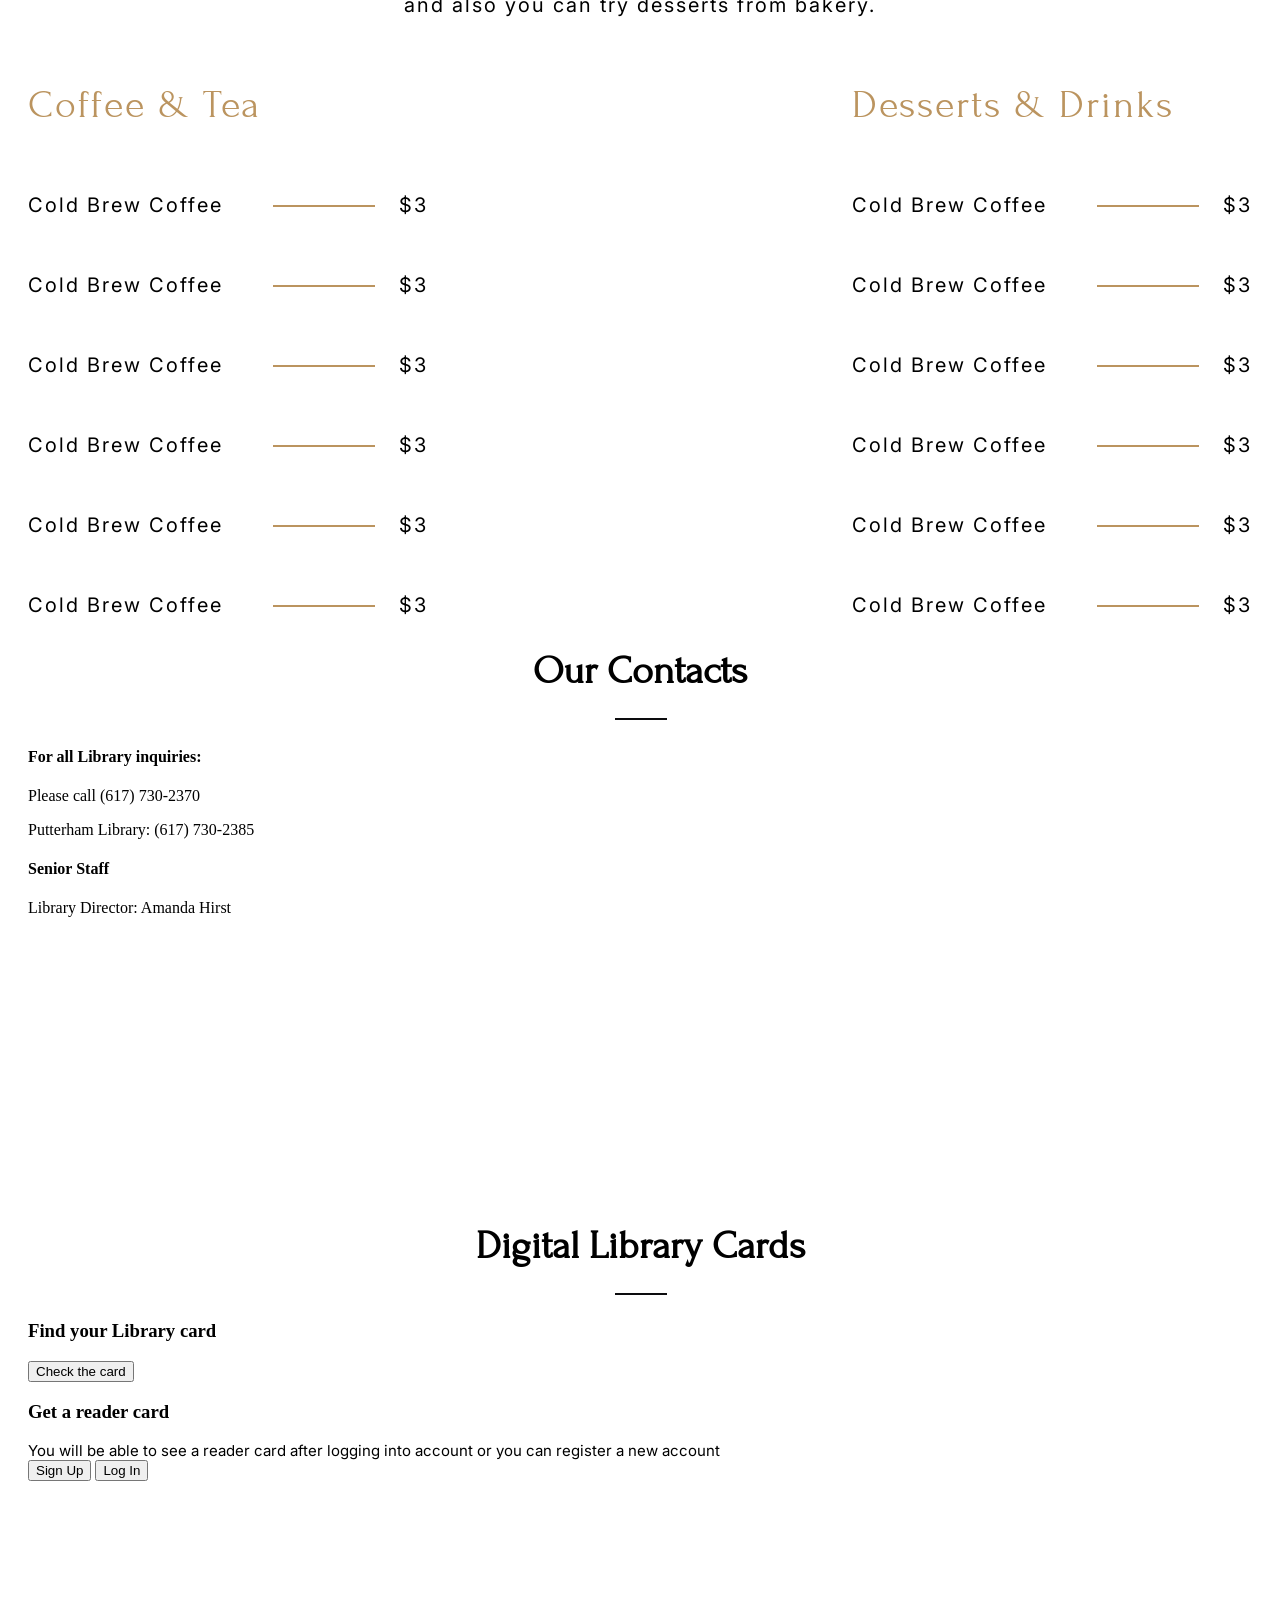
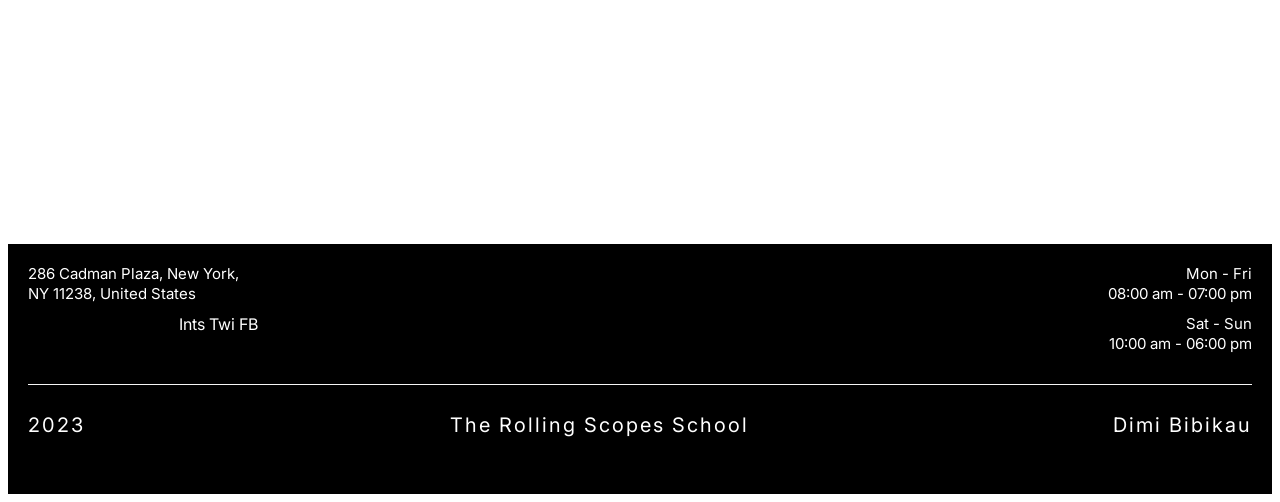
==== commit 8d4390cf: "feat: layout" ====
--- a/library/index.html
+++ b/library/index.html
@@ -40,7 +40,6 @@
         <div class="wrapper">
             <section class="about" id="about">
                 <h2 class="section-header" id="#about">About</h2>
-                <img class="decorative_line" src="">
                 <p class="section-header_annotation">The Brooklyn Library is a free workspace, a large number of books and a cozy coffee shop inside</p>
                 <div class="about-carousel">
                     <div class="about-carousel_frame">
@@ -53,8 +52,9 @@
                 </div>
             </section>
             <section class="favorites" id="favorites">
-                <h2 class="section-header" id="#favorites">Favorites</h2>
-                <img class="decorative_line" src="">
+                <div class="section-header-box">
+                    <h2 class="section-header" id="#favorites">Favorites</h2>
+                </div>
                 <div class="favorites-carousel">
                     <p class="favorites-carousel_annotation">Pick favorites of season</p>
                     <form class="favorites-carousel_radio"></form>
@@ -62,44 +62,44 @@
                         <div class="book">
                             <div class="book_box">
                                 <div class="book_frame">
-                                    <h3 class="book-header">Staff Picks/h3>
-                                    <img class=book_decorative_line" src="">
-                                    <p class="book_heading">The Book Eaters</p>
-                                    <p class="book_author">By Sunyi Dean</p>
-                                    <p class="book_description">An unusual sci-fi story about a book eater woman who tries desperately to save her dangerous mind-eater son from tradition and certain death. Complete with dysfunctional family values, light Sapphic romance, and a strong, complex protagonist. Not for the faint of heart.</p>
-                                    <button class="book_button">Buy</button>
-                                    <img class="book_cover" src="">
-                                </div>
-                            </div>
-                        </div>
-                        <div class="book">
-                            <div class="book_box">
-                                <div class="book_frame">
-                                    <h3 class="book-header">Staff Picks/h3>
-                                    <img class=book_decorative_line" src="">
-                                    <p class="book_heading">The Book Eaters</p>
-                                    <p class="book_author">By Sunyi Dean</p>
-                                    <p class="book_description">An unusual sci-fi story about a book eater woman who tries desperately to save her dangerous mind-eater son from tradition and certain death. Complete with dysfunctional family values, light Sapphic romance, and a strong, complex protagonist. Not for the faint of heart.</p>
-                                    <button class="book_button">Buy</button>
-                                    <img class="book_cover" src="">
-                                </div>
-                        </div>
-                        <div class="book">
-                            <div class="book_box">
-                                <div class="book_frame">
-                                    <h3 class="book-header">Staff Picks/h3>
-                                    <img class=book_decorative_line" src="">
-                                    <p class="book_heading">The Book Eaters</p>
-                                    <p class="book_author">By Sunyi Dean</p>
-                                    <p class="book_description">An unusual sci-fi story about a book eater woman who tries desperately to save her dangerous mind-eater son from tradition and certain death. Complete with dysfunctional family values, light Sapphic romance, and a strong, complex protagonist. Not for the faint of heart.</p>
-                                    <button class="book_button">Buy</button>
-                                    <img class="book_cover" src="">
-                                </div>
-                        </div>
-                        <div class="book">
-                            <div class="book_box">
-                                <div class="book_frame">
-                                    <h3 class="book-header">Staff Picks/h3>
+                                    <h3 class="book-header">Staff Picks</h3>
+                                    <img class=book_decorative_line" src="">
+                                    <p class="book_heading">The Book Eaters</p>
+                                    <p class="book_author">By Sunyi Dean</p>
+                                    <p class="book_description">An unusual sci-fi story about a book eater woman who tries desperately to save her dangerous mind-eater son from tradition and certain death. Complete with dysfunctional family values, light Sapphic romance, and a strong, complex protagonist. Not for the faint of heart.</p>
+                                    <button class="book_button">Buy</button>
+                                    <img class="book_cover" src="">
+                                </div>
+                            </div>
+                        </div>
+                        <div class="book">
+                            <div class="book_box">
+                                <div class="book_frame">
+                                    <h3 class="book-header">Staff Picks</h3>
+                                    <img class=book_decorative_line" src="">
+                                    <p class="book_heading">The Book Eaters</p>
+                                    <p class="book_author">By Sunyi Dean</p>
+                                    <p class="book_description">An unusual sci-fi story about a book eater woman who tries desperately to save her dangerous mind-eater son from tradition and certain death. Complete with dysfunctional family values, light Sapphic romance, and a strong, complex protagonist. Not for the faint of heart.</p>
+                                    <button class="book_button">Buy</button>
+                                    <img class="book_cover" src="">
+                                </div>
+                        </div>
+                        <div class="book">
+                            <div class="book_box">
+                                <div class="book_frame">
+                                    <h3 class="book-header">Staff Picks</h3>
+                                    <img class=book_decorative_line" src="">
+                                    <p class="book_heading">The Book Eaters</p>
+                                    <p class="book_author">By Sunyi Dean</p>
+                                    <p class="book_description">An unusual sci-fi story about a book eater woman who tries desperately to save her dangerous mind-eater son from tradition and certain death. Complete with dysfunctional family values, light Sapphic romance, and a strong, complex protagonist. Not for the faint of heart.</p>
+                                    <button class="book_button">Buy</button>
+                                    <img class="book_cover" src="">
+                                </div>
+                        </div>
+                        <div class="book">
+                            <div class="book_box">
+                                <div class="book_frame">
+                                    <h3 class="book-header">Staff Picks</h3>
                                     <img class=book_decorative_line" src="">
                                     <p class="book_heading">The Book Eaters</p>
                                     <p class="book_author">By Sunyi Dean</p>
@@ -112,10 +112,10 @@
                 </di>
             </section>
             <section class="coffee-shop" id="coffee-shop">
-                <h2 class="section-header id="#coffee-shop">Coffee shop</h2>
-                <img class="decorative_line" src="">
-                <p class="coffee-shop_annotation">In our library, we have of cozy coffee shop, welcoming in customers with frothy cappuccinos and friendly conversation.
-                    you can get a favorite book and read in coffee shop. Our barista to cook you best coffee, and also you can try desserts from bakery.</p>
+                <div class="section-header-box">
+                    <h2 class="section-header id="#coffee-shop">Coffee shop</h2>
+                    <p class="coffee-shop_annotation">In our library, we have of cozy coffee shop, welcoming in customers with frothy cappuccinos and friendly conversation. You can get a favorite book and read in coffee shop. Our barista to cook you best coffee, and also you can try desserts from bakery.</p>
+                </div>
                 <div class="coffee-shop_container">
                     <div class="menu_left-column">
                         <p class="menu-column_header">Coffee & Tea</p>
@@ -153,7 +153,7 @@
                         </div>
                     </div>
                     <div class="menu_right-column">
-                        <p class="menu-column_header">Coffee & Tea</p>
+                        <p class="menu-column_header">Desserts & Drinks</p>
                         <div class="menu-column_box">
                             <div class="menu-column_box_item">
                                 <p class="menu-item_name">Cold Brew Coffee</p>
@@ -190,8 +190,9 @@
                 </div>
             </section>
             <section class="contacts" id="contacts">
-                <h2 class="section-header id="#contacts">Our Contacts</h2>
-                <img class="decorative_line" src="">
+                <div class="section-header-box">
+                    <h2 class="section-header id="#contacts">Our Contacts</h2>
+                </div>
                 <div class="contacts_container">
                     <div class="contacts_left">
                         <h4 class="contact_sub-header">For all Library inquiries:</h4>
@@ -206,8 +207,9 @@
                 </div>
             </section>
             <section class="library-card" id="library-card">
-                <h2 class="section-header id="#library-card">Digital Library Cards</h2>
-                <img class="decorative_line" src="">
+                <div class="section-header-box">
+                    <h2 class="section-header id="#library-card">Digital Library Cards</h2>
+                </div>
                 <div class="library-card_container">
                     <div class="library-card_left">
                         <h3 class="left_header">Find your Library card</h3>
@@ -229,11 +231,15 @@
         <div class="wrapper">
             <div class="upper-footer">
                 <div class="footer-left">
-                    <p class="small-text">286 Cadman Plaza, New York, NY 11238, United States</p>
-                    <div class="socials">
-                        <logo class="socials_logo">Ints</logo>
-                        <logo class="socials_logo">Twi</logo>
-                        <logo class="socials_logo">FB</logo>
+                    <div class="text-block">
+                        <p class="small-text">286 Cadman Plaza, New York, NY 11238, United States</p>
+                    </div>
+                    <div class="text-block">
+                        <div class="socials">
+                            <logo class="socials_logo">Ints</logo>
+                            <logo class="socials_logo">Twi</logo>
+                            <logo class="socials_logo">FB</logo>
+                        </div>
                     </div>
                 </div>
                 <div class="footer-right">
--- a/library/style.css
+++ b/library/style.css
@@ -2,8 +2,13 @@
     width: 100%;
     max-width: 1440px;
     margin: 0 auto;
-    padding: 0 auto;
-}
+    /* padding: 0 auto; */
+}
+
+section{
+    padding: 0 20px;
+}
+
 
 .front-page{
     height: 690px;
@@ -87,7 +92,7 @@
 
 .about-carousel{
     max-width: 1600px;
-    width: calc(100% - 40px);
+    width: calc(100%);
     padding: 0;
     margin: 0;
 }
@@ -109,6 +114,63 @@
     height: 841px;
     background-color: white;
 }
+
+.coffee-shop_annotation{
+    font-family: Inter;
+    font-size: 20px;
+    letter-spacing: 2px;
+    line-height: 40px;
+    text-align: center;
+    width: calc(100% - 40px);
+}
+
+.coffee-shop_container{
+    display: flex;
+    justify-content: space-between;
+    padding: ;
+}
+
+.menu-column_header{
+    font-family: Forum;
+    font-size: 40px;
+    line-height: 40px;
+    letter-spacing: 2px;
+    color: #BB945F;
+}
+
+.menu-column_box{
+    width:400px;
+}
+
+.menu-column_box_item{
+    display: flex;
+    justify-content: space-between;
+}
+
+.menu-item_name{
+    position: relative;
+    font-family: Inter;
+    font-size: 20px;
+    letter-spacing: 2px;
+    line-height: 40px;
+}
+
+.menu-item_name::after{
+    content: "";
+    position: absolute;
+    top: 20px;
+    left:calc(100% + 50px);
+    width: 100px;
+    border: 1px solid #BB945F;
+}
+
+.menu-item_price{
+    font-family: Inter;
+    font-size: 20px;
+    letter-spacing: 2px;
+    line-height: 40px;
+}
+
 
 .contacts{
     height: 575px;
@@ -125,7 +187,7 @@
     background-color: black;
     color: white;
     font-family: Inter;
-    padding: 20px 20px 20px 43px;
+    padding: 0px 20px 0px 20px ;
 }
 
 .upper-footer{
@@ -136,6 +198,7 @@
     letter-spacing: 0px;
     line-height: 20px;
     border-bottom: 1px solid whitesmoke;
+    margin-top: 40px;
 }
 
 .footer-left{
@@ -161,6 +224,15 @@
     font-size: 20px;
     letter-spacing: 2px;
     line-height: 40px;
+}
+
+
+
+
+.section-header-box{
+    display: flex;
+    flex-direction: column;
+    align-items: center;
 }
 
 .section-header{
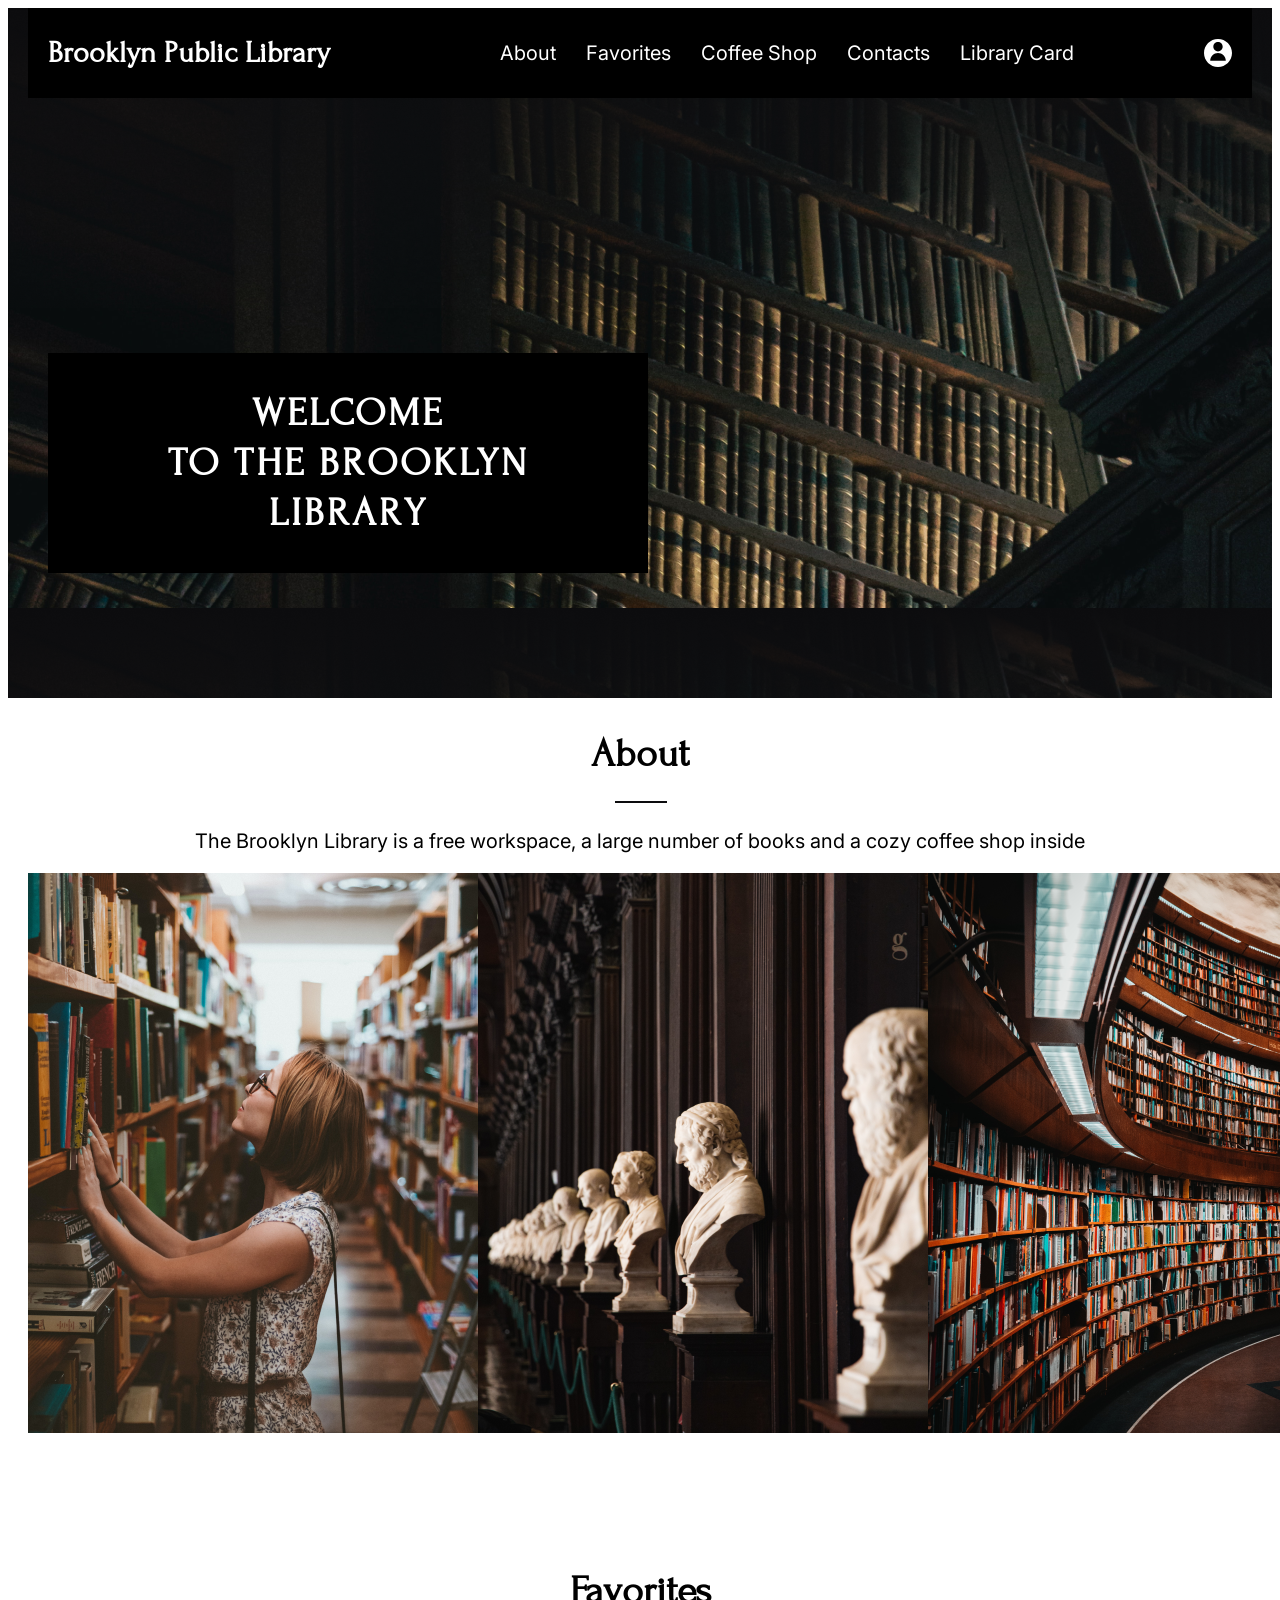
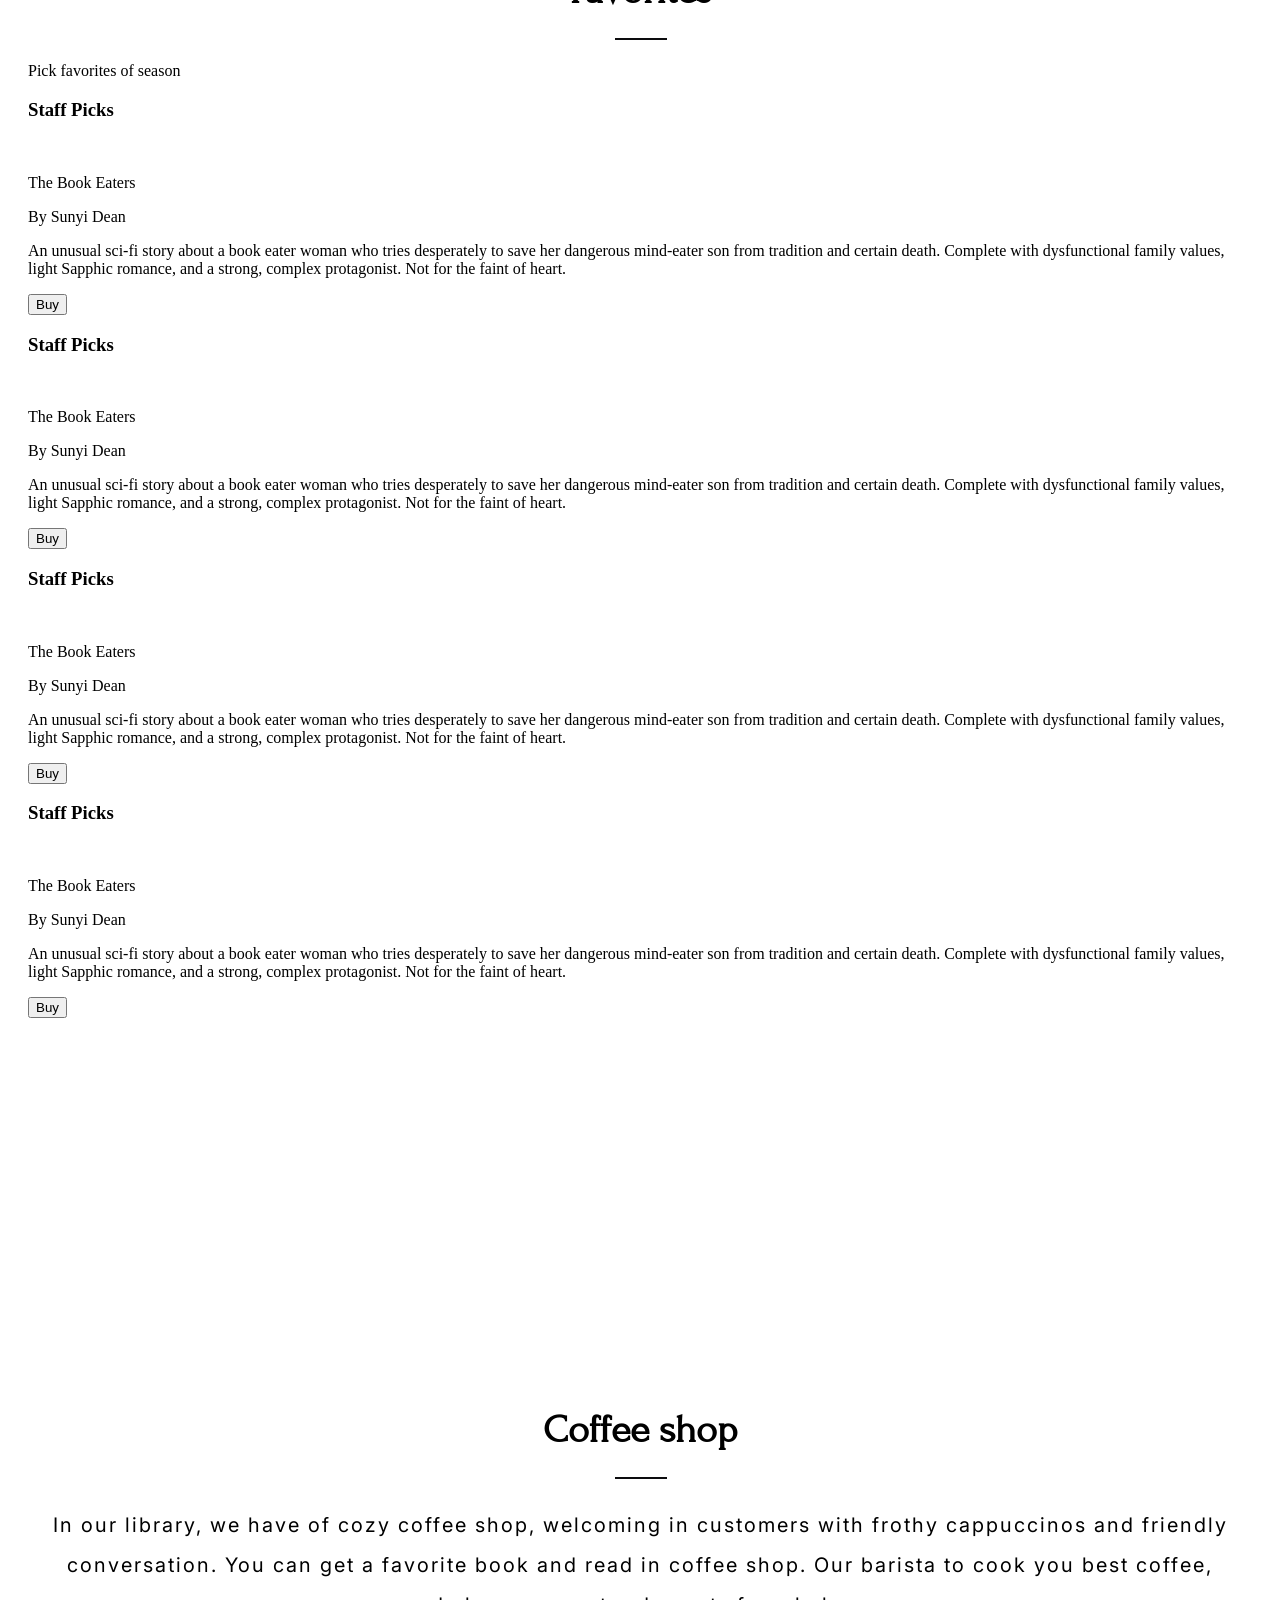
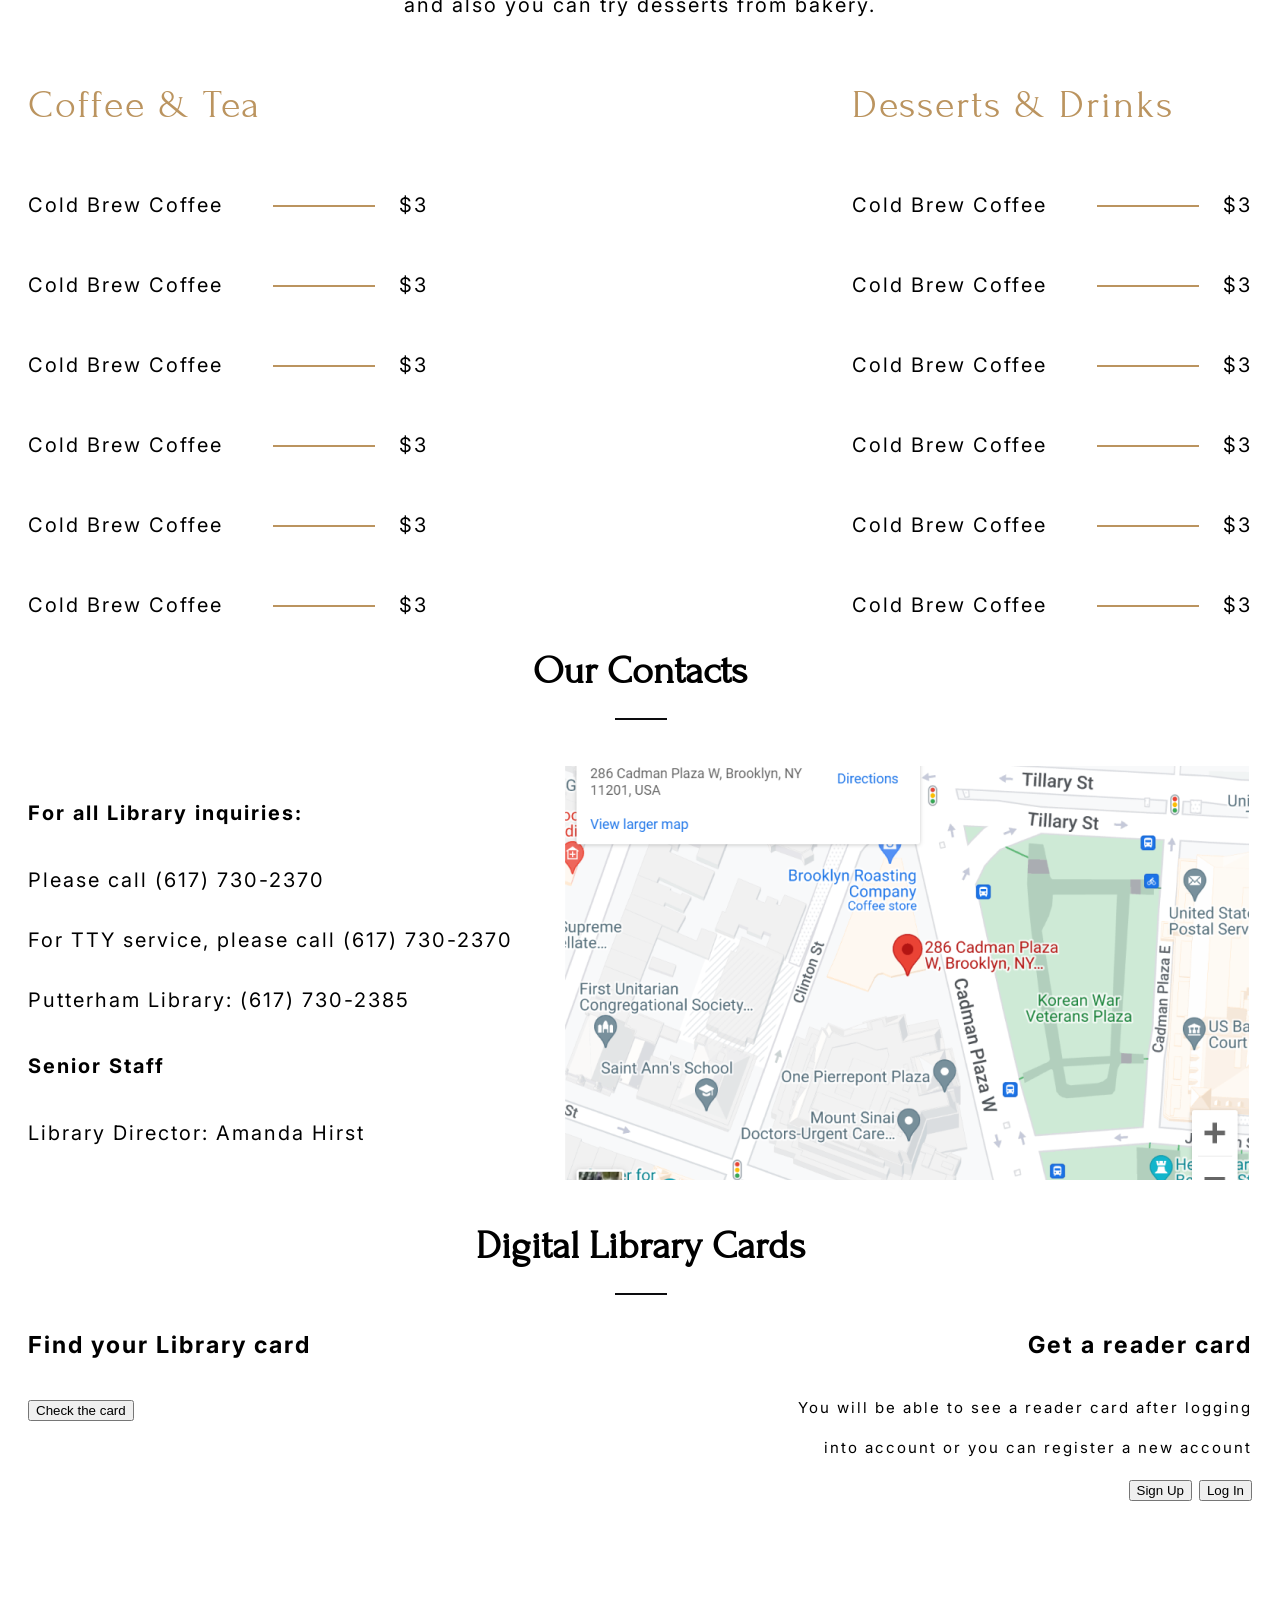
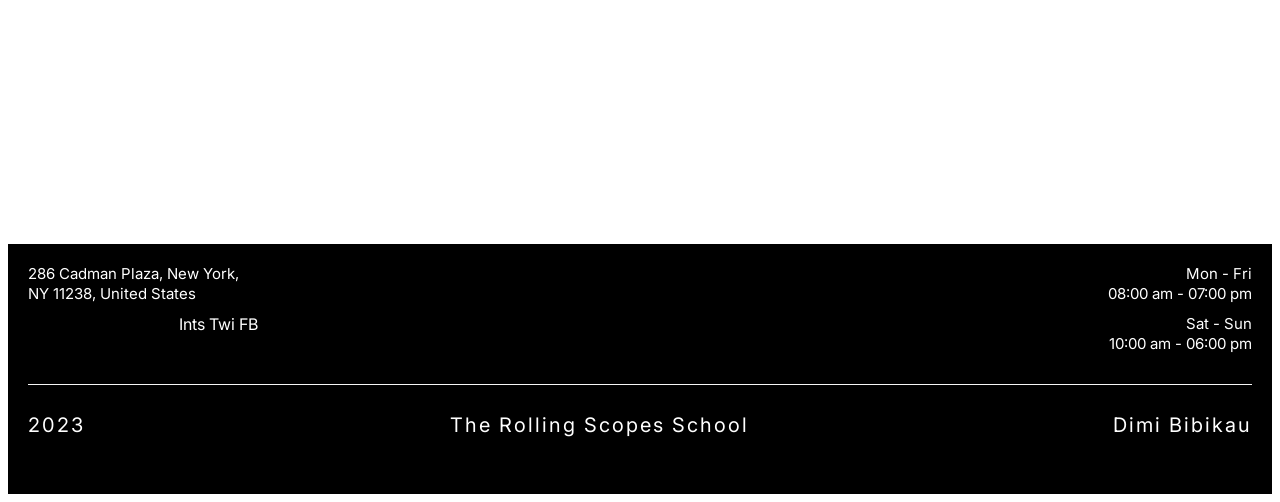
==== commit fe179d8a: "feat: styling" ====
--- a/library/index.html
+++ b/library/index.html
@@ -197,12 +197,13 @@
                     <div class="contacts_left">
                         <h4 class="contact_sub-header">For all Library inquiries:</h4>
                         <p class="small_text">Please call (617) 730-2370</p>
+                        <p class="small_text">For TTY service, please call (617) 730-2370</p>
                         <p class="small_text">Putterham Library: (617) 730-2385</p>
                         <h4 class="contact_sub-header">Senior Staff</h4>
                         <p class="small_text">Library Director: Amanda Hirst</p>
                     </div>
                     <div class="contacts_right">
-                        <img class="contacts_map" src="">
+                        <img class="contacts_map" src="/library/files/images/map.png">
                     </div>
                 </div>
             </section>
--- a/library/style.css
+++ b/library/style.css
@@ -177,9 +177,40 @@
     background-color: white;
 }
 
+.contacts_container{
+    display: flex;
+    flex-direction: row;
+    justify-content: space-between;
+    margin-top: 40px;
+    font-family: Inter;
+    font-size: 20px;
+    line-height: 40px;
+    letter-spacing: 2px;
+}
+
+.contact_sub-header{
+    font
+}
+
+
 .library-card{
     height: 614px;
     background-color: white;
+}
+
+.library-card_container{
+    display: flex;
+    flex-direction: row;
+    justify-content: space-between;
+    font-family: Inter;
+    font-size: 20px;
+    line-height: 40px;
+    letter-spacing: 2px;
+}
+
+.library-card_right{
+    width: 460px;
+    text-align: right;
 }
 
 .footer{
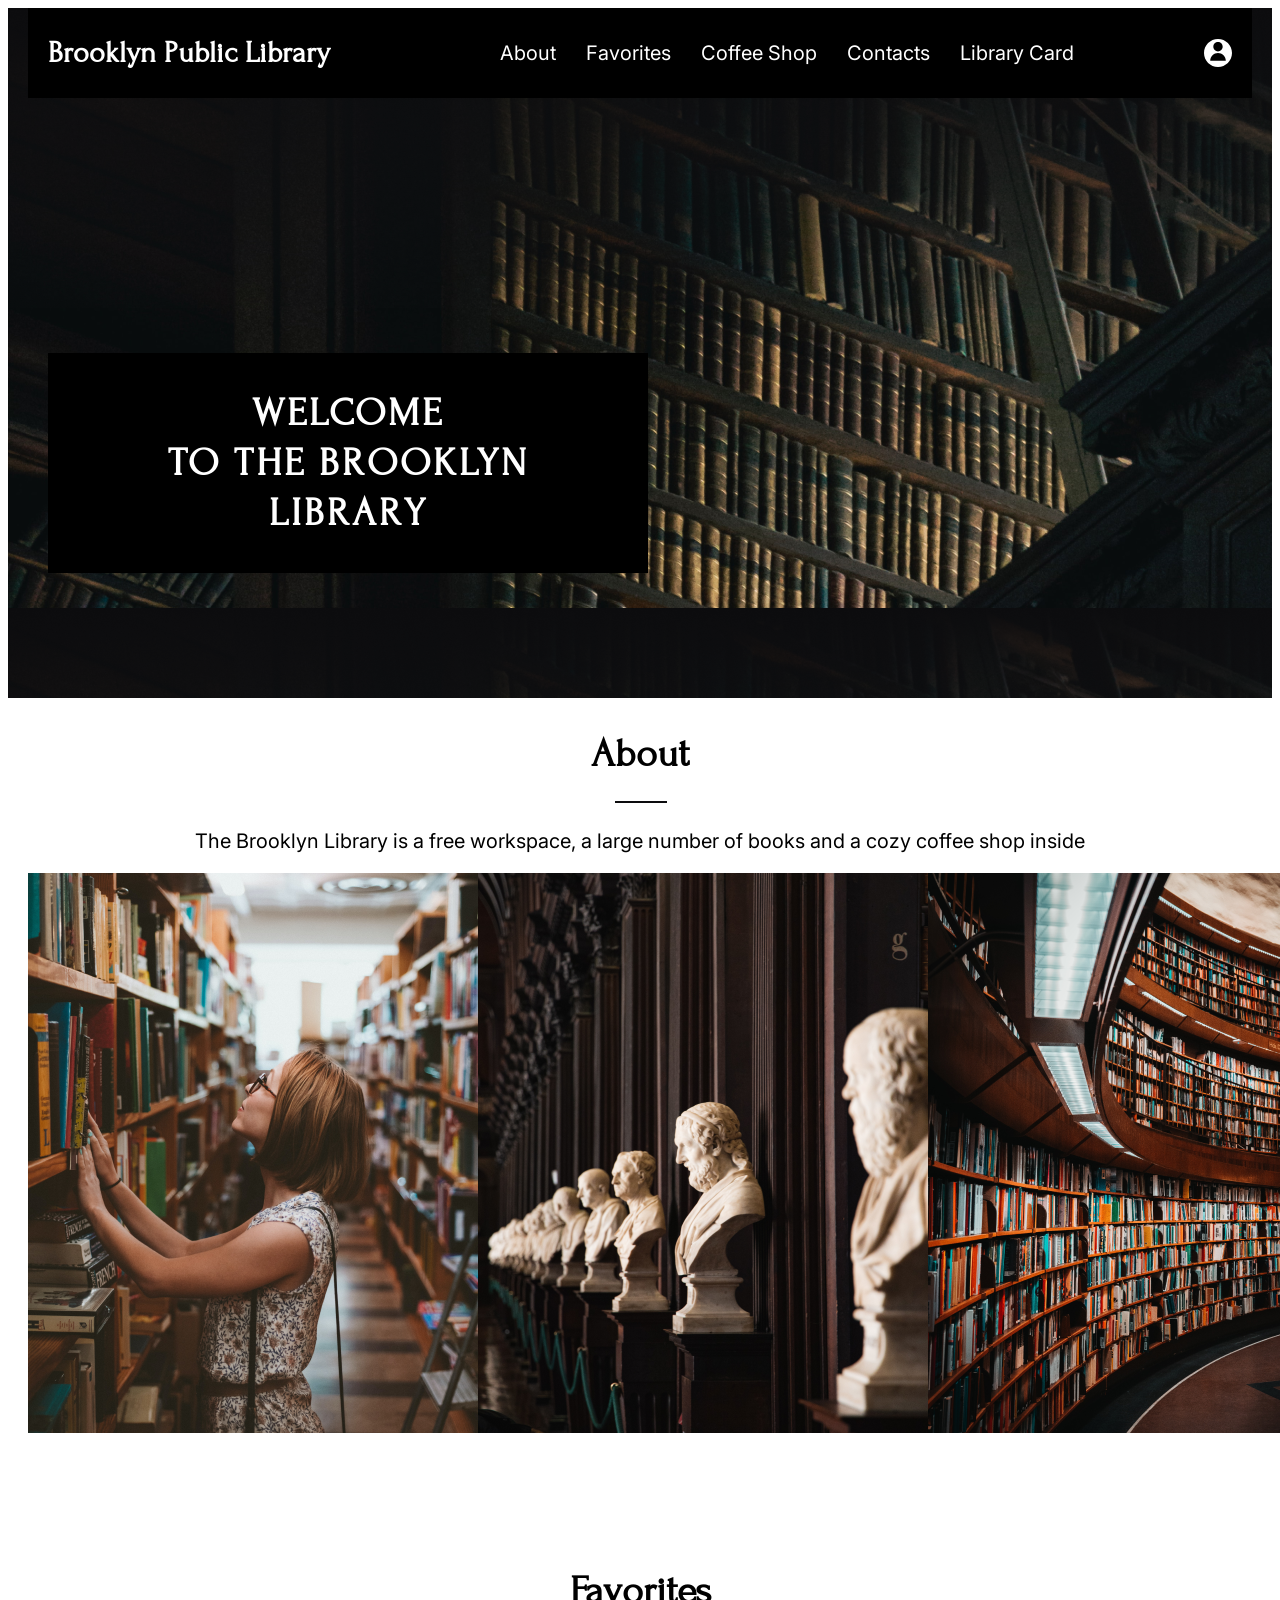
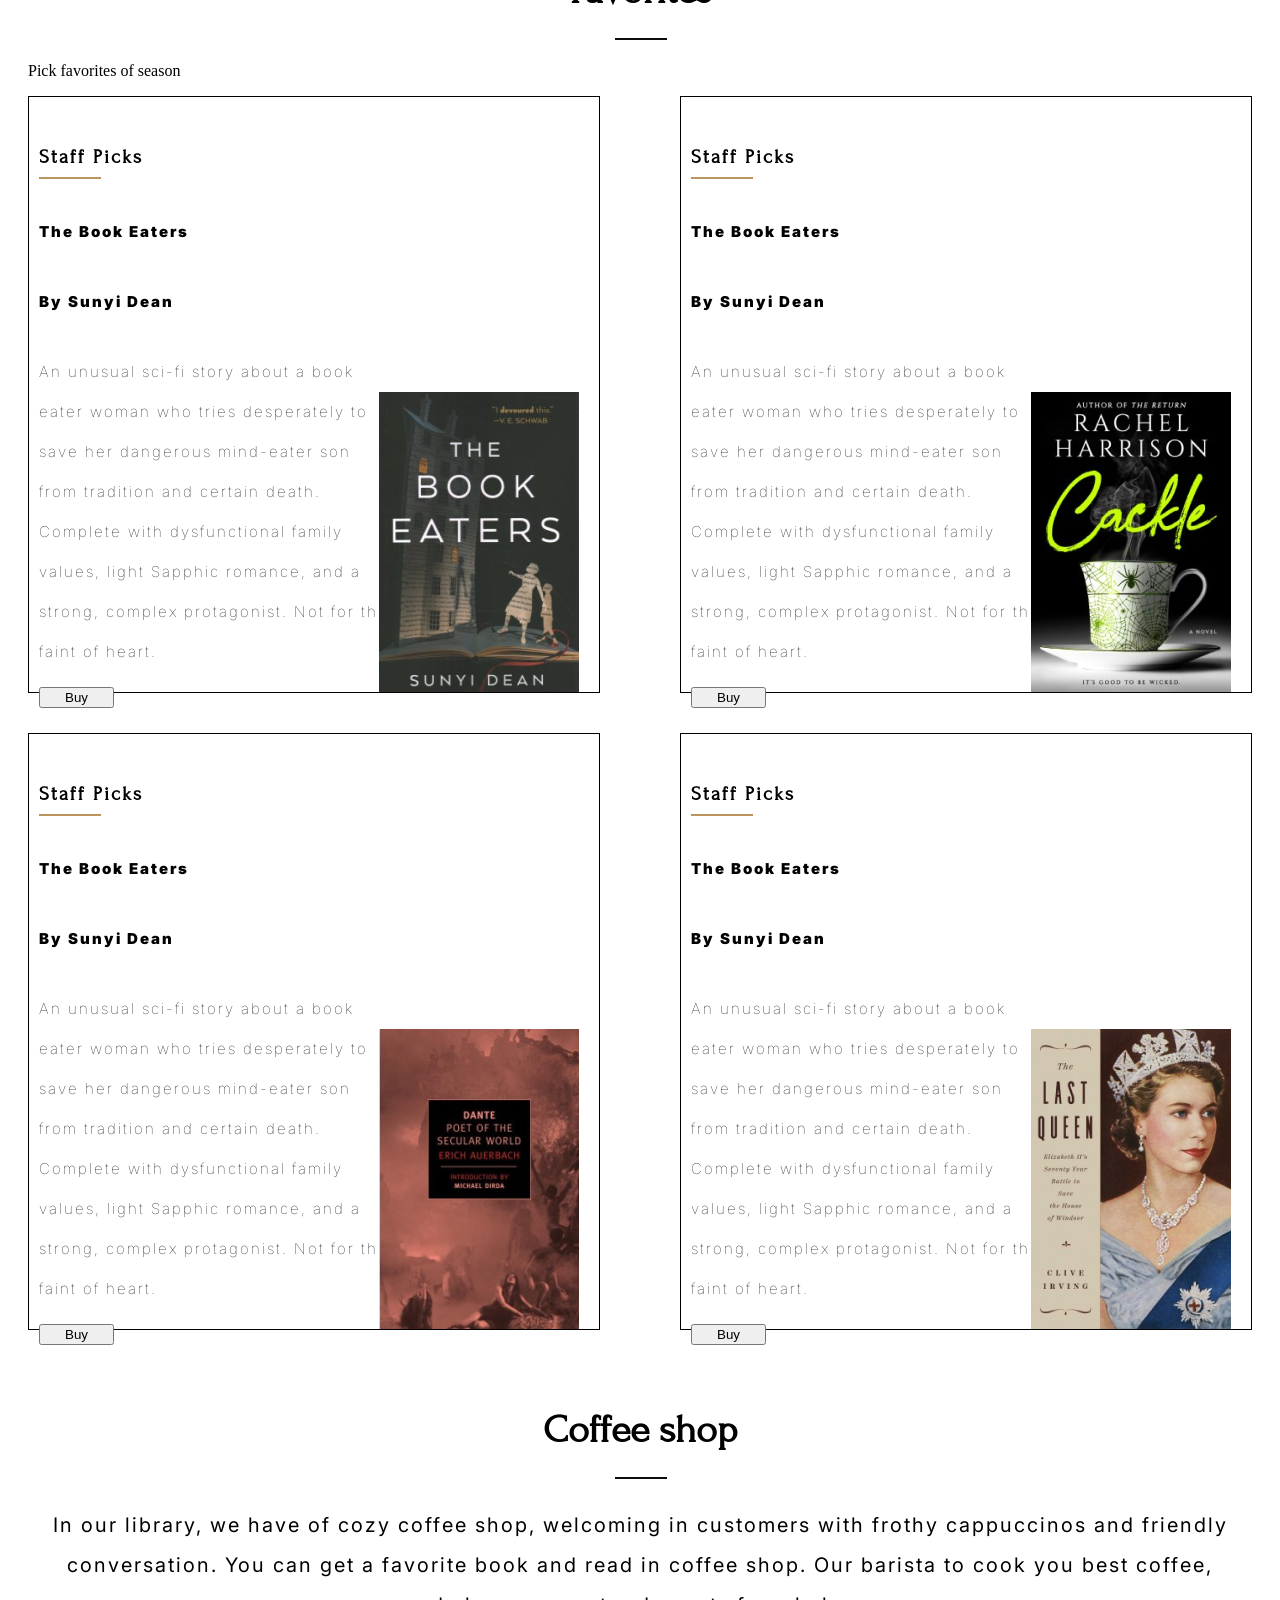
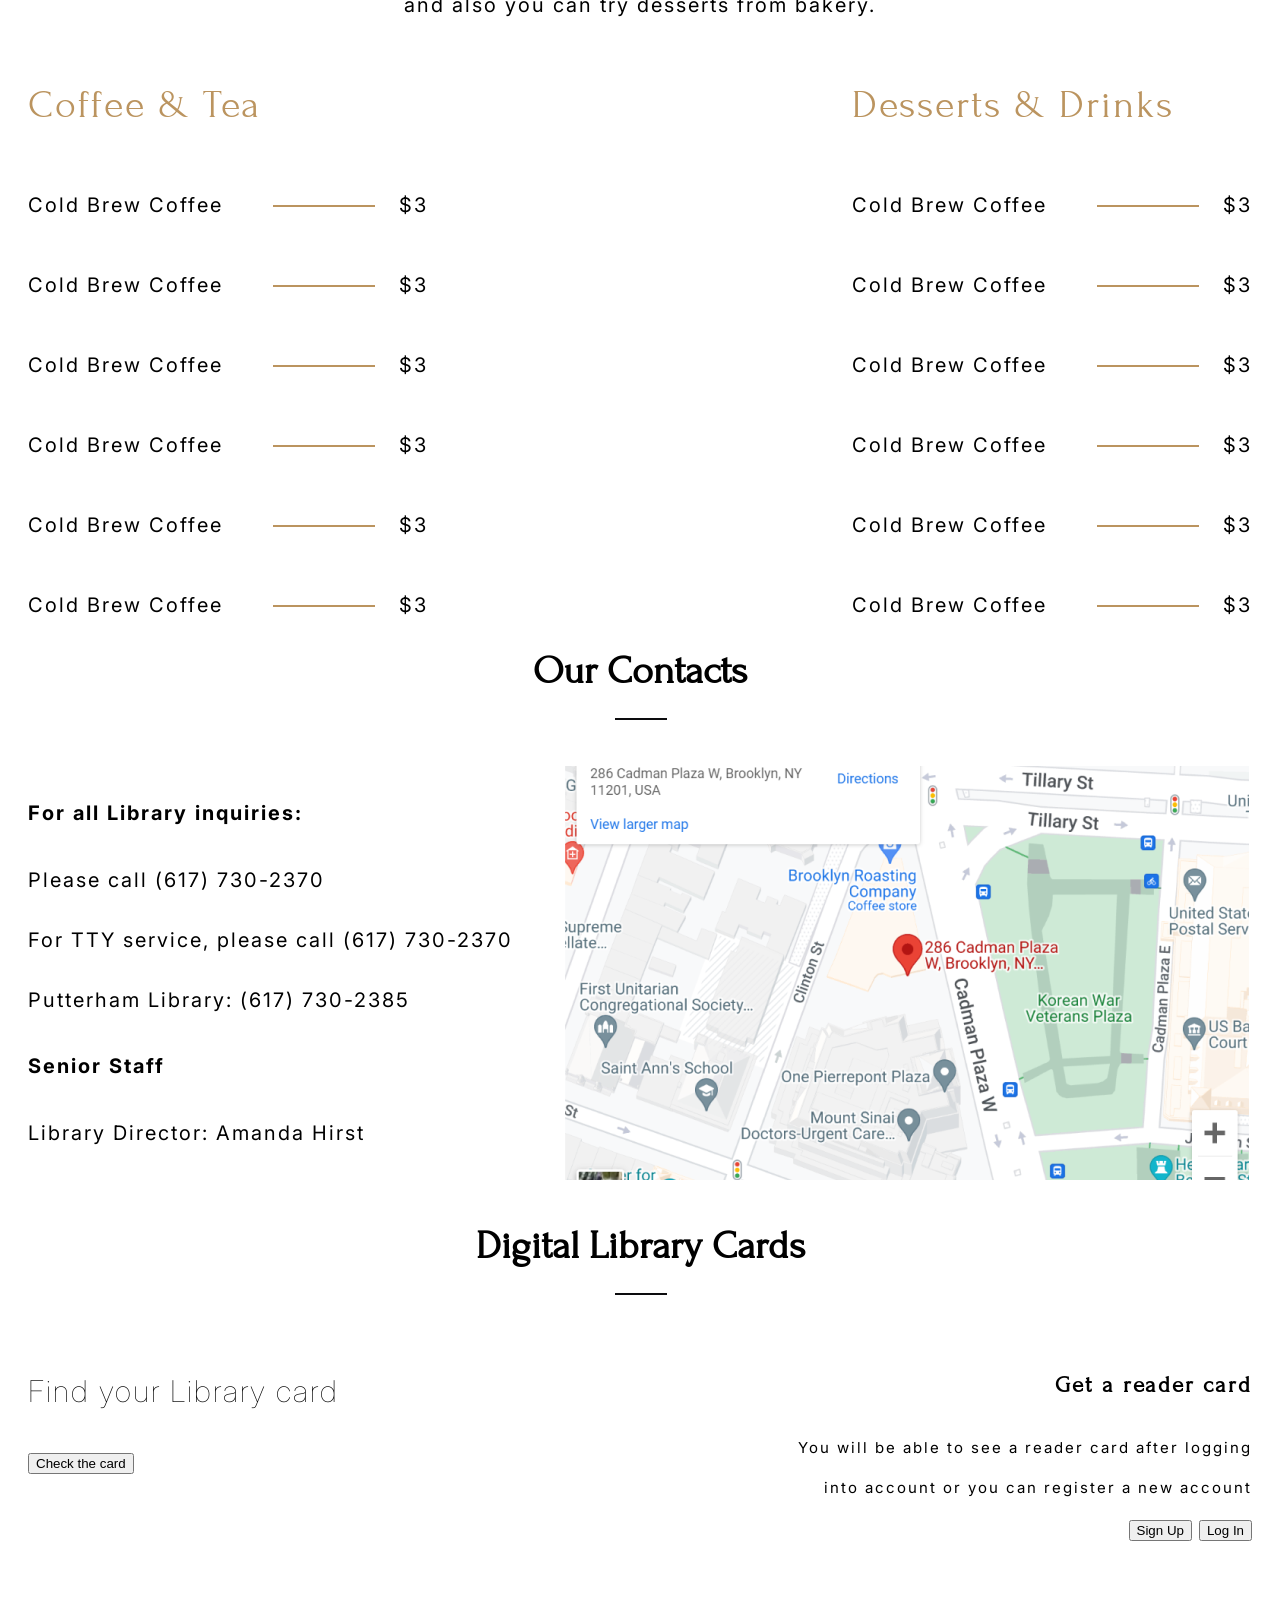
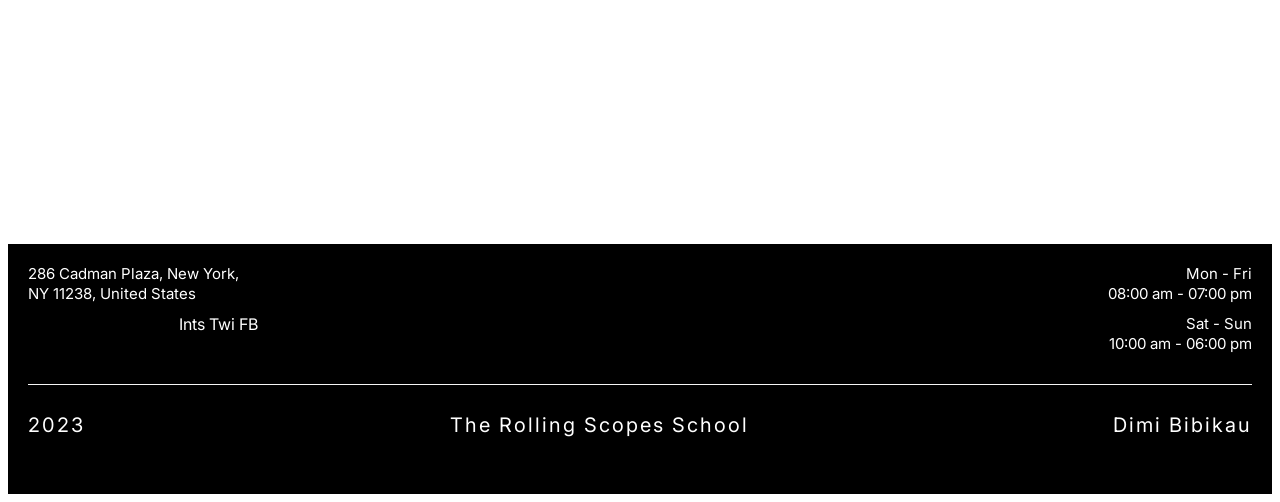
==== commit 3f1ca267: "feat: styling" ====
--- a/library/index.html
+++ b/library/index.html
@@ -63,50 +63,49 @@
                             <div class="book_box">
                                 <div class="book_frame">
                                     <h3 class="book-header">Staff Picks</h3>
-                                    <img class=book_decorative_line" src="">
-                                    <p class="book_heading">The Book Eaters</p>
-                                    <p class="book_author">By Sunyi Dean</p>
-                                    <p class="book_description">An unusual sci-fi story about a book eater woman who tries desperately to save her dangerous mind-eater son from tradition and certain death. Complete with dysfunctional family values, light Sapphic romance, and a strong, complex protagonist. Not for the faint of heart.</p>
-                                    <button class="book_button">Buy</button>
-                                    <img class="book_cover" src="">
-                                </div>
-                            </div>
-                        </div>
-                        <div class="book">
-                            <div class="book_box">
-                                <div class="book_frame">
-                                    <h3 class="book-header">Staff Picks</h3>
-                                    <img class=book_decorative_line" src="">
-                                    <p class="book_heading">The Book Eaters</p>
-                                    <p class="book_author">By Sunyi Dean</p>
-                                    <p class="book_description">An unusual sci-fi story about a book eater woman who tries desperately to save her dangerous mind-eater son from tradition and certain death. Complete with dysfunctional family values, light Sapphic romance, and a strong, complex protagonist. Not for the faint of heart.</p>
-                                    <button class="book_button">Buy</button>
-                                    <img class="book_cover" src="">
-                                </div>
-                        </div>
-                        <div class="book">
-                            <div class="book_box">
-                                <div class="book_frame">
-                                    <h3 class="book-header">Staff Picks</h3>
-                                    <img class=book_decorative_line" src="">
-                                    <p class="book_heading">The Book Eaters</p>
-                                    <p class="book_author">By Sunyi Dean</p>
-                                    <p class="book_description">An unusual sci-fi story about a book eater woman who tries desperately to save her dangerous mind-eater son from tradition and certain death. Complete with dysfunctional family values, light Sapphic romance, and a strong, complex protagonist. Not for the faint of heart.</p>
-                                    <button class="book_button">Buy</button>
-                                    <img class="book_cover" src="">
-                                </div>
-                        </div>
-                        <div class="book">
-                            <div class="book_box">
-                                <div class="book_frame">
-                                    <h3 class="book-header">Staff Picks</h3>
-                                    <img class=book_decorative_line" src="">
-                                    <p class="book_heading">The Book Eaters</p>
-                                    <p class="book_author">By Sunyi Dean</p>
-                                    <p class="book_description">An unusual sci-fi story about a book eater woman who tries desperately to save her dangerous mind-eater son from tradition and certain death. Complete with dysfunctional family values, light Sapphic romance, and a strong, complex protagonist. Not for the faint of heart.</p>
-                                    <button class="book_button">Buy</button>
-                                    <img class="book_cover" src="">
-                                </div>
+                                    <p class="book_heading">The Book Eaters</p>
+                                    <p class="book_author">By Sunyi Dean</p>
+                                    <p class="book_description">An unusual sci-fi story about a book eater woman who tries desperately to save her dangerous mind-eater son from tradition and certain death. Complete with dysfunctional family values, light Sapphic romance, and a strong, complex protagonist. Not for the faint of heart.</p>
+                                    <button class="book_button">Buy</button>
+                                    <img class="book_cover" src="/library/files/images/book_1.png" alt="The Book Eaters">
+                                </div>
+                            </div>
+                        </div>
+                        <div class="book">
+                            <div class="book_box">
+                                <div class="book_frame">
+                                    <h3 class="book-header">Staff Picks</h3>
+                                    <p class="book_heading">The Book Eaters</p>
+                                    <p class="book_author">By Sunyi Dean</p>
+                                    <p class="book_description">An unusual sci-fi story about a book eater woman who tries desperately to save her dangerous mind-eater son from tradition and certain death. Complete with dysfunctional family values, light Sapphic romance, and a strong, complex protagonist. Not for the faint of heart.</p>
+                                    <button class="book_button">Buy</button>
+                                    <img class="book_cover" src="/library/files/images/book_2.png" alt="Cackle">
+                                </div>
+                            </div>
+                        </div>
+                        <div class="book">
+                            <div class="book_box">
+                                <div class="book_frame">
+                                    <h3 class="book-header">Staff Picks</h3>
+                                    <p class="book_heading">The Book Eaters</p>
+                                    <p class="book_author">By Sunyi Dean</p>
+                                    <p class="book_description">An unusual sci-fi story about a book eater woman who tries desperately to save her dangerous mind-eater son from tradition and certain death. Complete with dysfunctional family values, light Sapphic romance, and a strong, complex protagonist. Not for the faint of heart.</p>
+                                    <button class="book_button">Buy</button>
+                                    <img class="book_cover" src="/library/files/images/book_3.png" alt="Dante: Poet of the Secular World">
+                                </div>
+                            </div>
+                        </div>
+                        <div class="book">
+                            <div class="book_box">
+                                <div class="book_frame">
+                                    <h3 class="book-header">Staff Picks</h3>
+                                    <p class="book_heading">The Book Eaters</p>
+                                    <p class="book_author">By Sunyi Dean</p>
+                                    <p class="book_description">An unusual sci-fi story about a book eater woman who tries desperately to save her dangerous mind-eater son from tradition and certain death. Complete with dysfunctional family values, light Sapphic romance, and a strong, complex protagonist. Not for the faint of heart.</p>
+                                    <button class="book_button">Buy</button>
+                                    <img class="book_cover" src="/library/files/images/book_4.png" alt="The Last Queen">
+                                </div>
+                            </div>
                         </div>
                     </div>
                 </di>
@@ -122,32 +121,26 @@
                         <div class="menu-column_box">
                             <div class="menu-column_box_item">
                                 <p class="menu-item_name">Cold Brew Coffee</p>
-                                <img class="decorative_line" src="">
-                                <p class="menu-item_price">$3</p>
-                            </div>
-                            <div class="menu-column_box_item">
-                                <p class="menu-item_name">Cold Brew Coffee</p>
-                                <img class="decorative_line" src="">
-                                <p class="menu-item_price">$3</p>
-                            </div>
-                            <div class="menu-column_box_item">
-                                <p class="menu-item_name">Cold Brew Coffee</p>
-                                <img class="decorative_line" src="">
-                                <p class="menu-item_price">$3</p>
-                            </div>
-                            <div class="menu-column_box_item">
-                                <p class="menu-item_name">Cold Brew Coffee</p>
-                                <img class="decorative_line" src="">
-                                <p class="menu-item_price">$3</p>
-                            </div>
-                            <div class="menu-column_box_item">
-                                <p class="menu-item_name">Cold Brew Coffee</p>
-                                <img class="decorative_line" src="">
-                                <p class="menu-item_price">$3</p>
-                            </div>
-                            <div class="menu-column_box_item">
-                                <p class="menu-item_name">Cold Brew Coffee</p>
-                                <img class="decorative_line" src="">
+                                <p class="menu-item_price">$3</p>
+                            </div>
+                            <div class="menu-column_box_item">
+                                <p class="menu-item_name">Cold Brew Coffee</p>
+                                <p class="menu-item_price">$3</p>
+                            </div>
+                            <div class="menu-column_box_item">
+                                <p class="menu-item_name">Cold Brew Coffee</p>
+                                <p class="menu-item_price">$3</p>
+                            </div>
+                            <div class="menu-column_box_item">
+                                <p class="menu-item_name">Cold Brew Coffee</p>
+                                <p class="menu-item_price">$3</p>
+                            </div>
+                            <div class="menu-column_box_item">
+                                <p class="menu-item_name">Cold Brew Coffee</p>
+                                <p class="menu-item_price">$3</p>
+                            </div>
+                            <div class="menu-column_box_item">
+                                <p class="menu-item_name">Cold Brew Coffee</p>
                                 <p class="menu-item_price">$3</p>
                             </div>
                         </div>
@@ -157,32 +150,26 @@
                         <div class="menu-column_box">
                             <div class="menu-column_box_item">
                                 <p class="menu-item_name">Cold Brew Coffee</p>
-                                <img class="decorative_line" src="">
-                                <p class="menu-item_price">$3</p>
-                            </div>
-                            <div class="menu-column_box_item">
-                                <p class="menu-item_name">Cold Brew Coffee</p>
-                                <img class="decorative_line" src="">
-                                <p class="menu-item_price">$3</p>
-                            </div>
-                            <div class="menu-column_box_item">
-                                <p class="menu-item_name">Cold Brew Coffee</p>
-                                <img class="decorative_line" src="">
-                                <p class="menu-item_price">$3</p>
-                            </div>
-                            <div class="menu-column_box_item">
-                                <p class="menu-item_name">Cold Brew Coffee</p>
-                                <img class="decorative_line" src="">
-                                <p class="menu-item_price">$3</p>
-                            </div>
-                            <div class="menu-column_box_item">
-                                <p class="menu-item_name">Cold Brew Coffee</p>
-                                <img class="decorative_line" src="">
-                                <p class="menu-item_price">$3</p>
-                            </div>
-                            <div class="menu-column_box_item">
-                                <p class="menu-item_name">Cold Brew Coffee</p>
-                                <img class="decorative_line" src="">
+                                <p class="menu-item_price">$3</p>
+                            </div>
+                            <div class="menu-column_box_item">
+                                <p class="menu-item_name">Cold Brew Coffee</p>
+                                <p class="menu-item_price">$3</p>
+                            </div>
+                            <div class="menu-column_box_item">
+                                <p class="menu-item_name">Cold Brew Coffee</p>
+                                <p class="menu-item_price">$3</p>
+                            </div>
+                            <div class="menu-column_box_item">
+                                <p class="menu-item_name">Cold Brew Coffee</p>
+                                <p class="menu-item_price">$3</p>
+                            </div>
+                            <div class="menu-column_box_item">
+                                <p class="menu-item_name">Cold Brew Coffee</p>
+                                <p class="menu-item_price">$3</p>
+                            </div>
+                            <div class="menu-column_box_item">
+                                <p class="menu-item_name">Cold Brew Coffee</p>
                                 <p class="menu-item_price">$3</p>
                             </div>
                     </div>
--- a/library/style.css
+++ b/library/style.css
@@ -109,6 +109,75 @@
     height: 1439px;
     background-color: white;
 }
+
+.favorites-carousel_frame{
+    display: flex;
+    flex-wrap: wrap;
+    flex-direction: row;
+    justify-content: space-between;
+    height: 1050px;
+}
+
+.book_frame{
+    position: relative;
+    display: flex;
+    flex-direction: column;
+    justify-content: space-between;
+    width: 550px;
+    height: 555px;
+    border: 1px solid black;
+    padding: 20px 10px;
+    margin-bottom: 40px;
+}
+
+.book-header{
+    position: relative;
+    font-family: Forum;
+    font-size: 20px;
+    line-height: 40px;
+    letter-spacing: 2px;
+}
+
+.book-header::after{
+    content: "";
+    position: absolute;
+    top: 40px;
+    left: 0px;
+    width: 60px;
+    border: 1px solid #BB945F;
+}
+
+.book_heading, .book_author, .book_description{
+    font-family: Inter;
+    font-size: 15px;
+    font-weight: 900;
+    line-height: 40px;
+    letter-spacing: 2px;
+}
+
+.book_heading, .book_author {
+    font-weight: 900;
+}
+
+.book_description {
+    font-weight: 100;
+    width: 355px;
+}
+
+
+
+
+.book_cover{
+    position: absolute;
+    bottom: 0px;
+    right: 20px;
+}
+
+.book_button{
+    width: 75px;
+    height: 30px;
+}
+
 
 .coffee-shop{
     height: 841px;
@@ -171,7 +240,6 @@
     line-height: 40px;
 }
 
-
 .contacts{
     height: 575px;
     background-color: white;
@@ -206,11 +274,22 @@
     font-size: 20px;
     line-height: 40px;
     letter-spacing: 2px;
+    margin-top: 40px;
+}
+
+.left_header{
+    font-size: 30px;
+    font-family: Inter;
+    font-weight: 100;
 }
 
 .library-card_right{
     width: 460px;
     text-align: right;
+}
+
+.right_header{
+    font-family: Forum;
 }
 
 .footer{
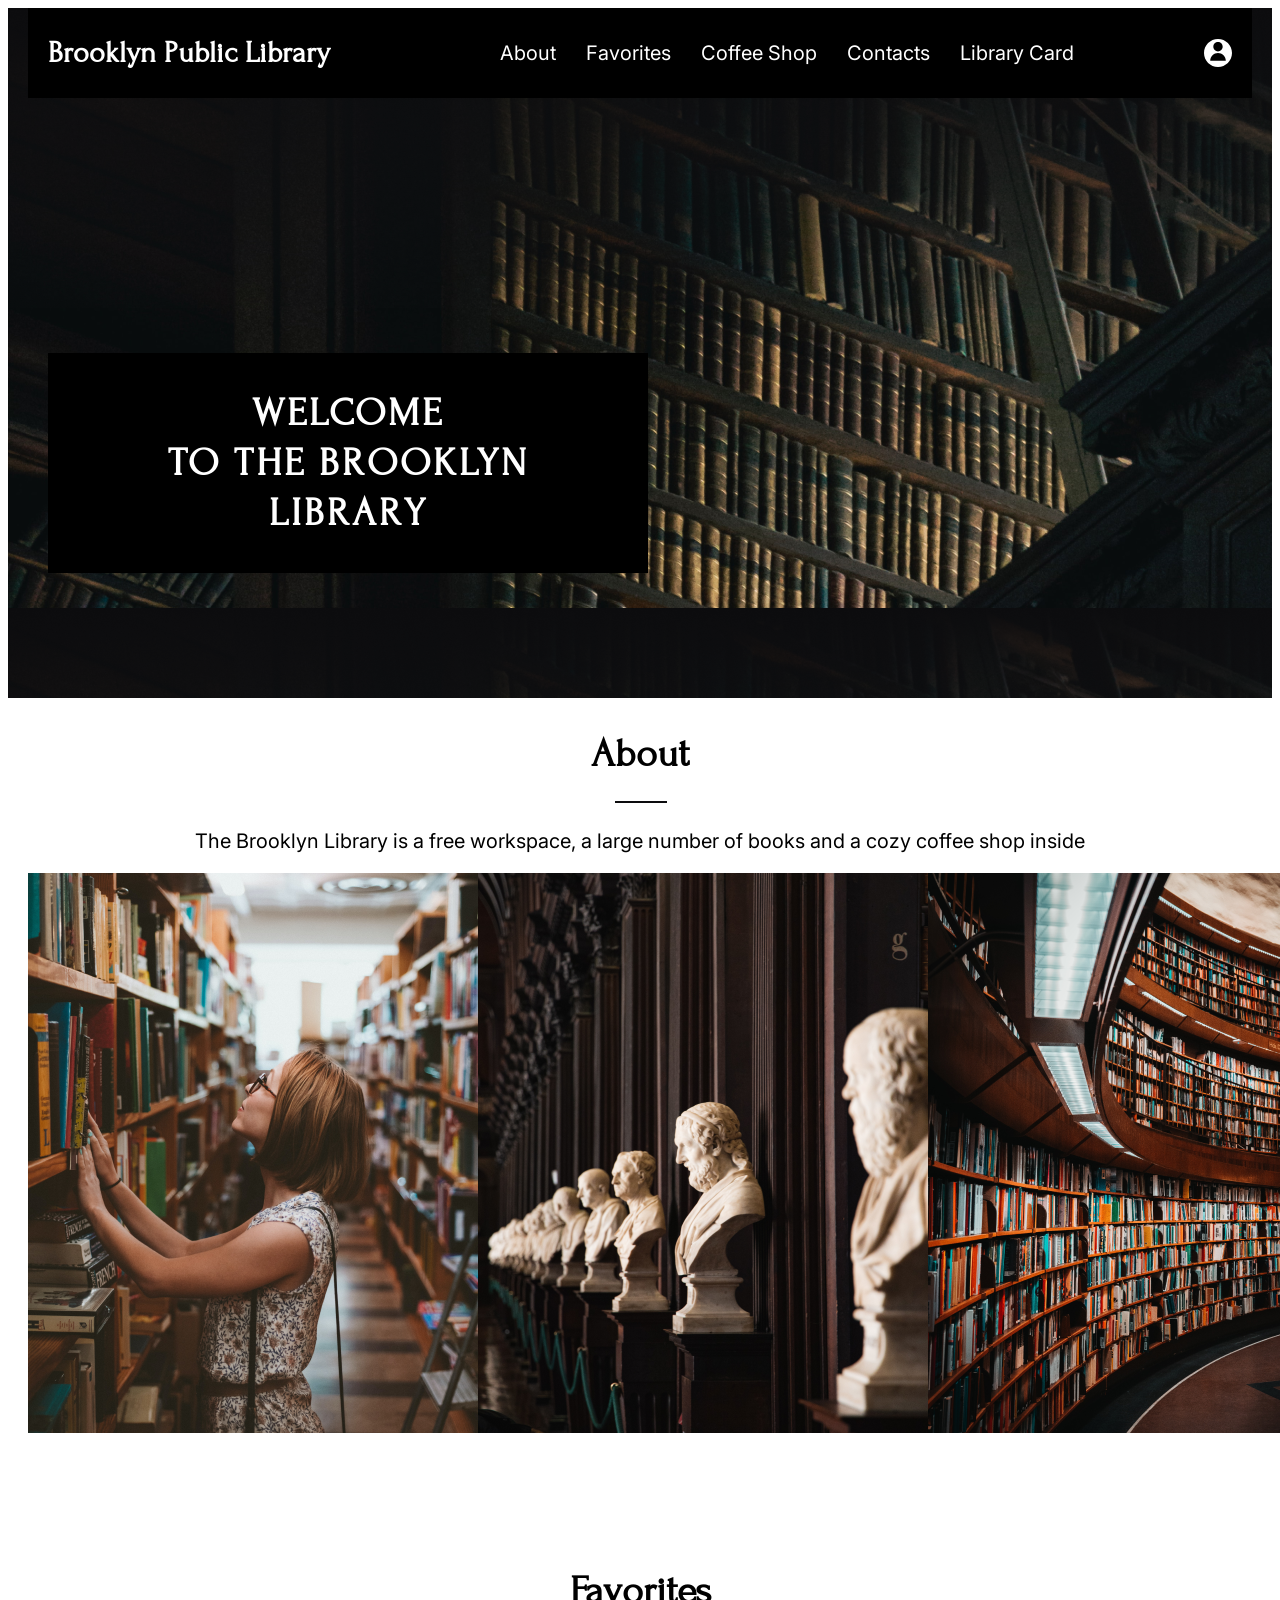
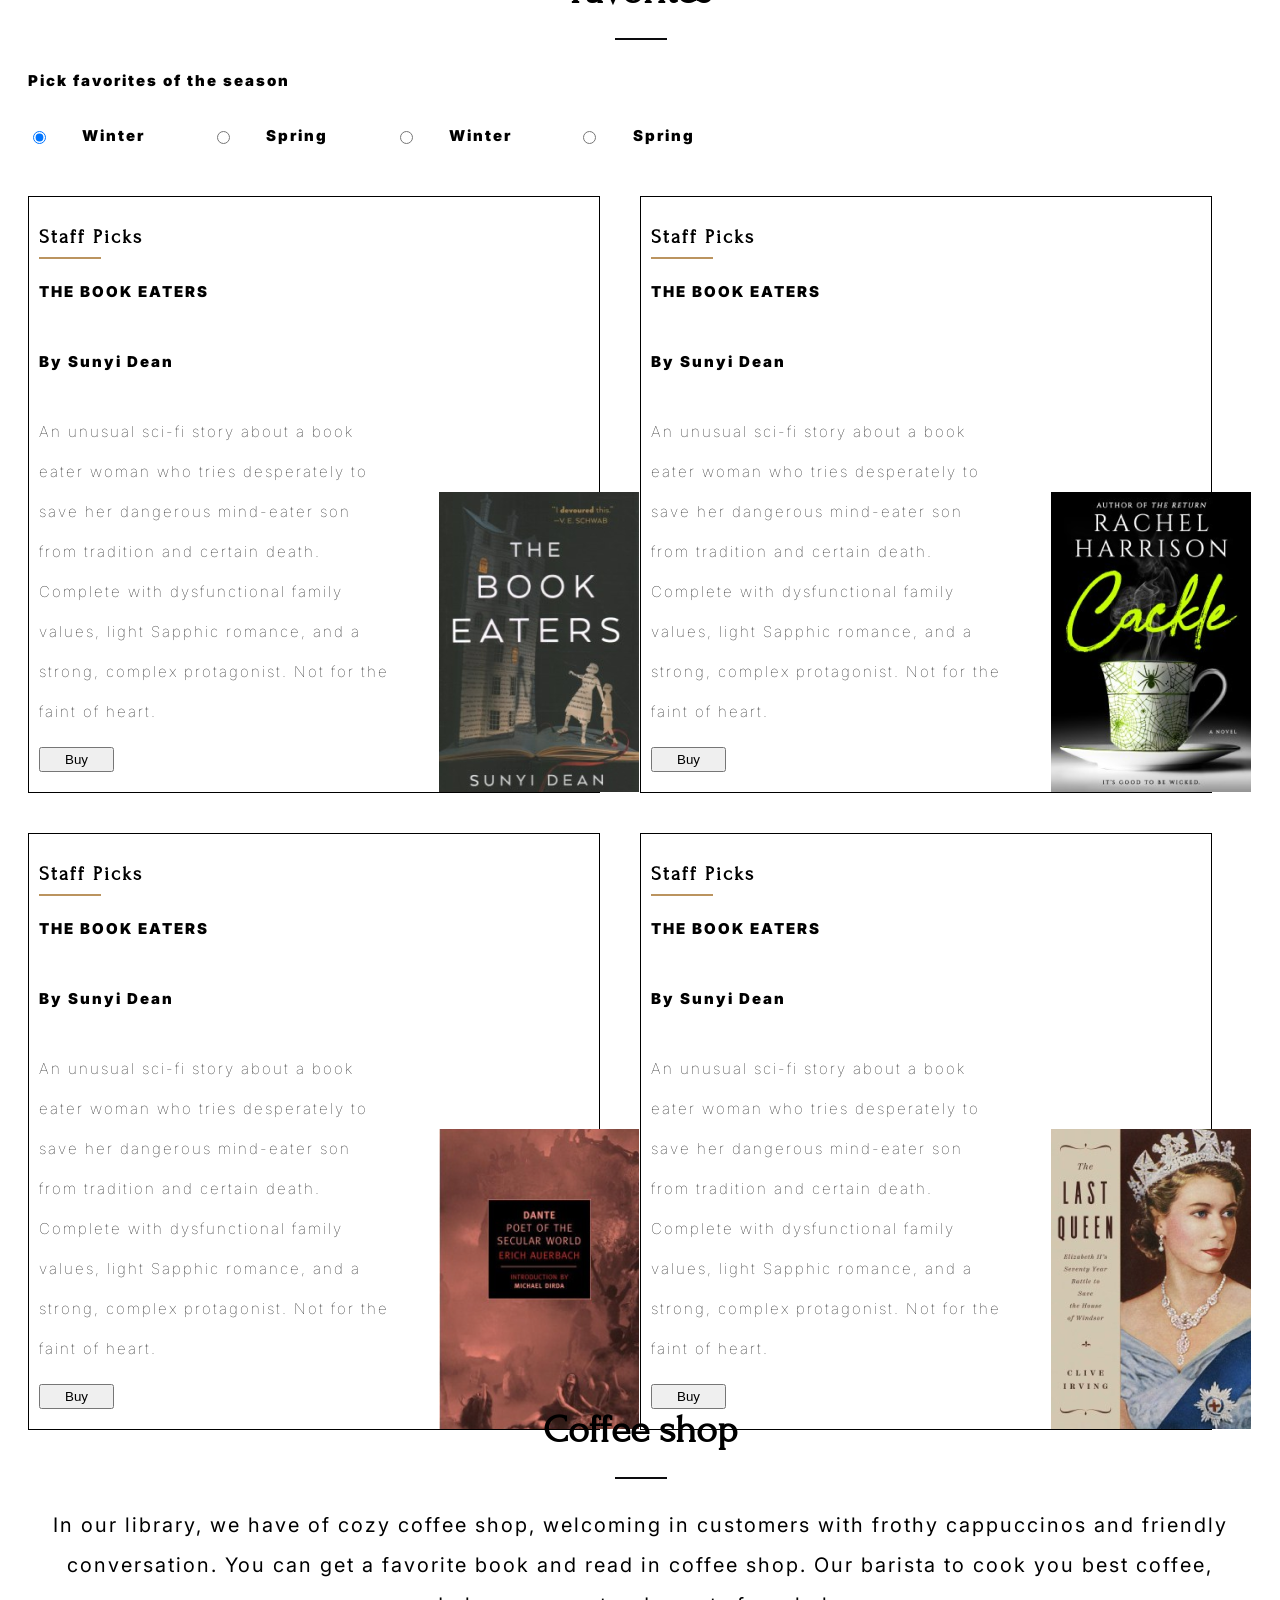
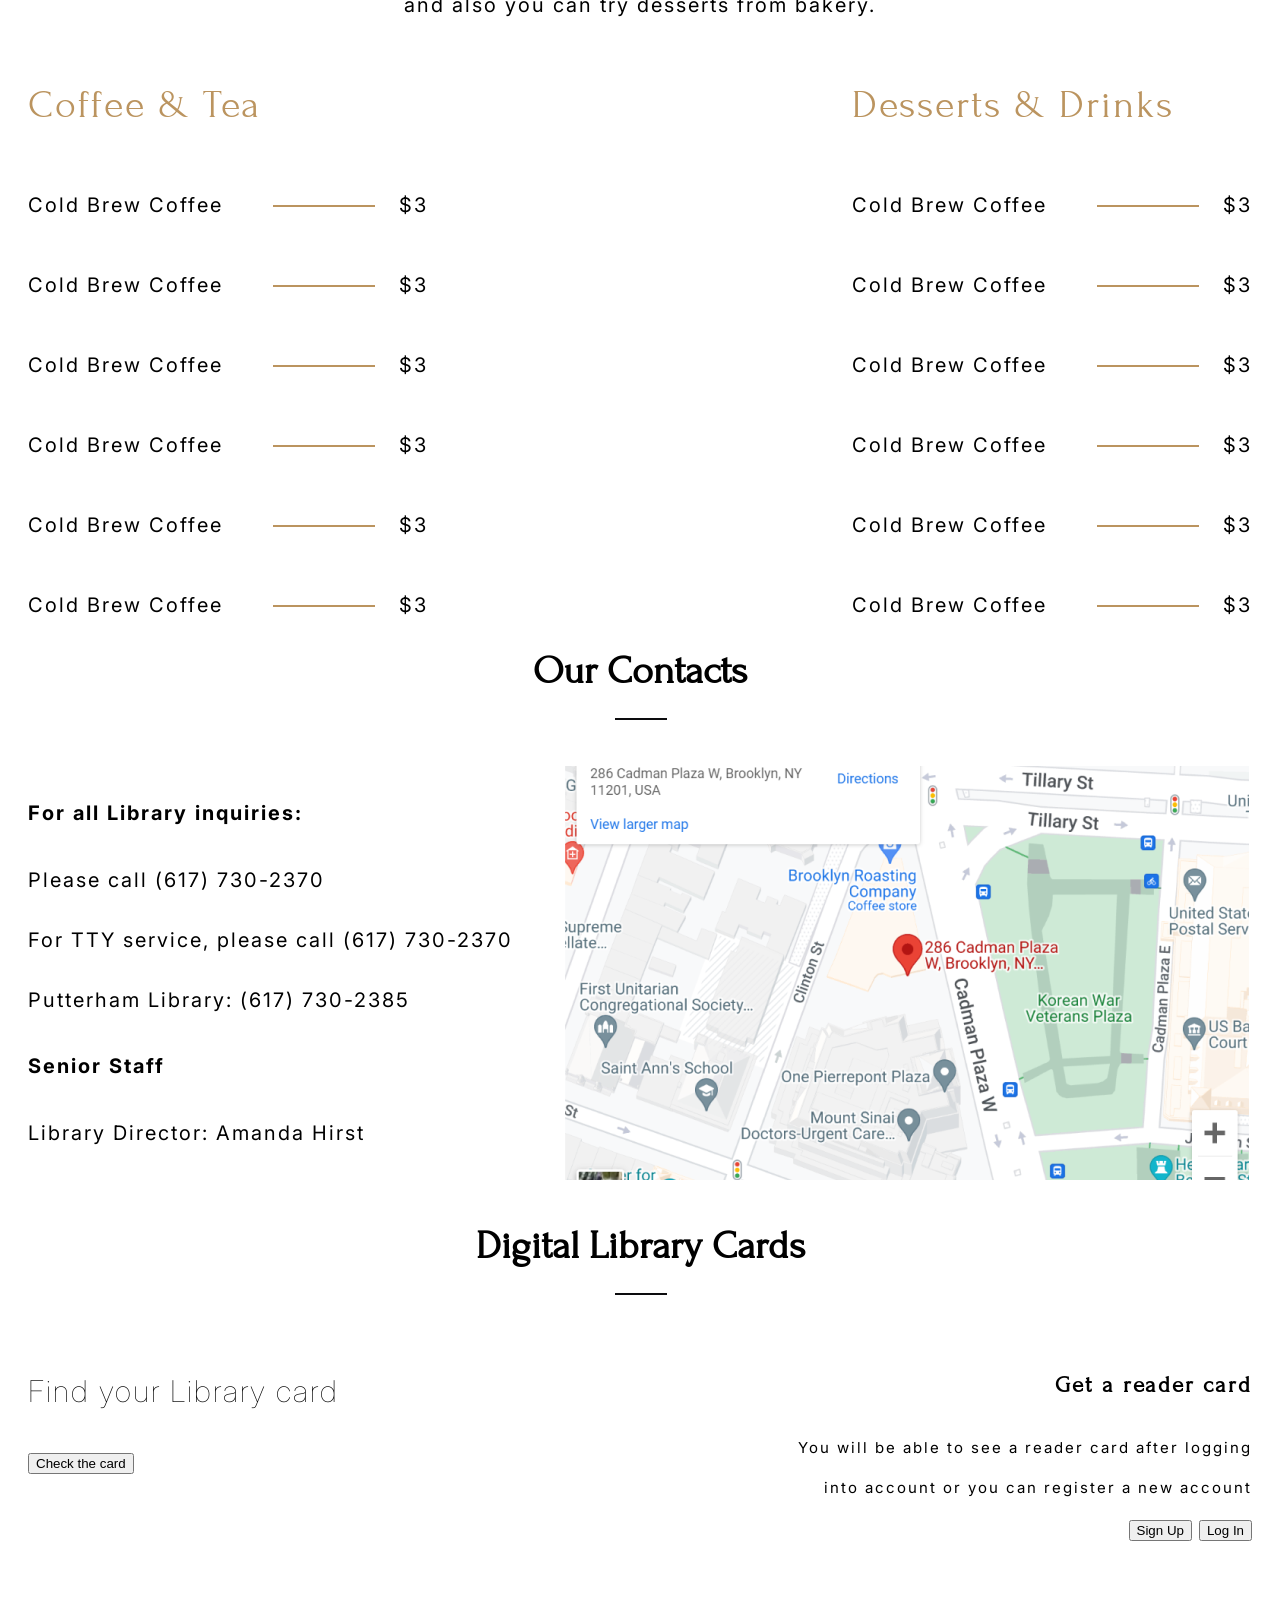
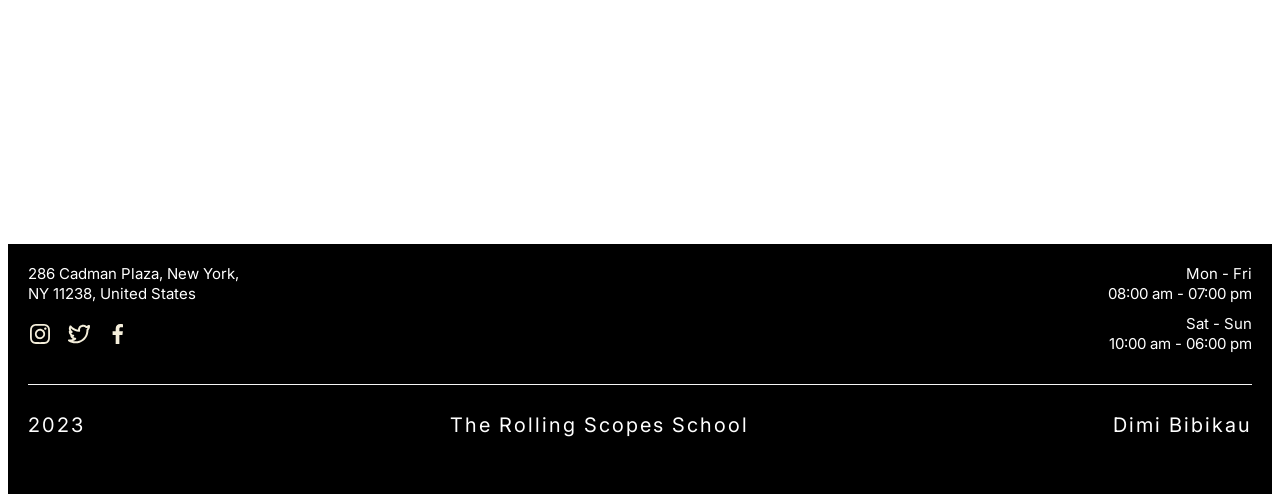
==== commit 50f441f6: "feat: styling" ====
--- a/library/index.html
+++ b/library/index.html
@@ -56,8 +56,19 @@
                     <h2 class="section-header" id="#favorites">Favorites</h2>
                 </div>
                 <div class="favorites-carousel">
-                    <p class="favorites-carousel_annotation">Pick favorites of season</p>
-                    <form class="favorites-carousel_radio"></form>
+                    <form class="favorites-carousel_radio">
+                        <p class="favorites-carousel_annotation">Pick favorites of the season</p>
+                        <div class="favorites-radio_box">
+                            <input type="radio" id="winter" name="season" value="Winter" checked="checked">
+                            <label for="winter">Winter</label><br>
+                            <input type="radio" id="spring" name="season" value="Spring">
+                            <label for="spring">Spring</label><br>
+                            <input type="radio" id="summer" name="season" value="Summer">
+                            <label for="winter">Winter</label><br>
+                            <input type="radio" id="autumn" name="season" value="Autumn">
+                            <label for="spring">Spring</label><br>
+                        </div>
+                    </form>
                     <div class="favorites-carousel_frame">
                         <div class="book">
                             <div class="book_box">
@@ -222,13 +233,11 @@
                     <div class="text-block">
                         <p class="small-text">286 Cadman Plaza, New York, NY 11238, United States</p>
                     </div>
-                    <div class="text-block">
                         <div class="socials">
-                            <logo class="socials_logo">Ints</logo>
-                            <logo class="socials_logo">Twi</logo>
-                            <logo class="socials_logo">FB</logo>
-                        </div>
-                    </div>
+                            <img class="socials_logo" src="/library/files/svg/instagram.svg" alt="Instagram">
+                            <img class="socials_logo" src="/library/files/svg/twitter.svg" alt="Twitter">
+                            <img class="socials_logo" src="/library/files/svg/facebook.svg" alt="Facebook">
+                        </div>
                 </div>
                 <div class="footer-right">
                     <div class="text-block">
--- a/library/style.css
+++ b/library/style.css
@@ -110,6 +110,25 @@
     background-color: white;
 }
 
+.favorites-carousel{
+    width: calc(100% - 40px);
+}
+
+.favorites-carousel_radio{
+    font-family: Inter;
+    font-size: 15px;
+    font-weight: 900;
+    line-height: 40px;
+    letter-spacing: 2px;
+}
+
+.favorites-radio_box{
+    display: flex;
+    justify-content: space-between;
+    width: 700px;
+    margin-bottom: 40px;
+}
+
 .favorites-carousel_frame{
     display: flex;
     flex-wrap: wrap;
@@ -136,6 +155,8 @@
     font-size: 20px;
     line-height: 40px;
     letter-spacing: 2px;
+    padding: 0;
+    margin: 0;
 }
 
 .book-header::after{
@@ -159,18 +180,20 @@
     font-weight: 900;
 }
 
+.book_heading{
+    text-transform: uppercase;
+}
+
 .book_description {
     font-weight: 100;
     width: 355px;
 }
 
 
-
-
 .book_cover{
     position: absolute;
     bottom: 0px;
-    right: 20px;
+    right: -40px;
 }
 
 .book_button{
@@ -336,7 +359,12 @@
     line-height: 40px;
 }
 
-
+.socials {
+    display: flex;
+    justify-content: space-between;
+    margin-top:18px;
+    width: 102px;
+}
 
 
 .section-header-box{
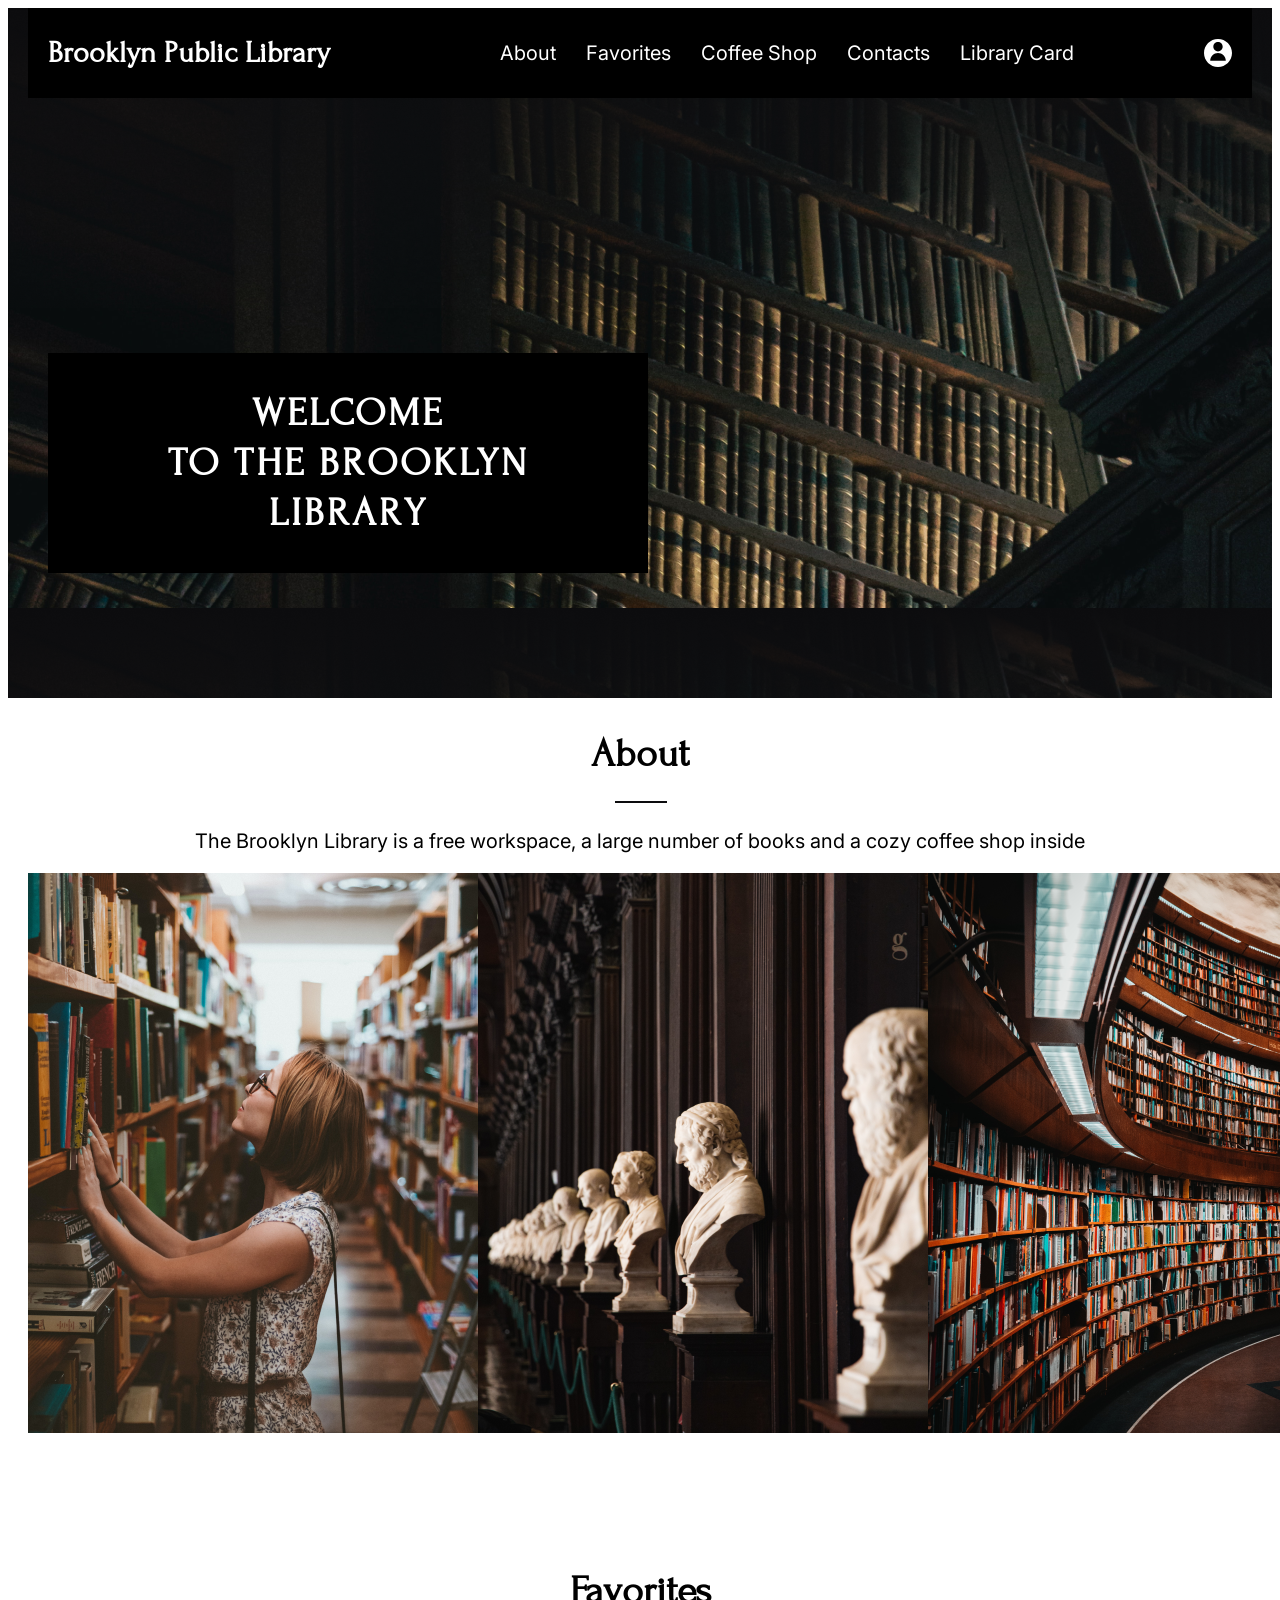
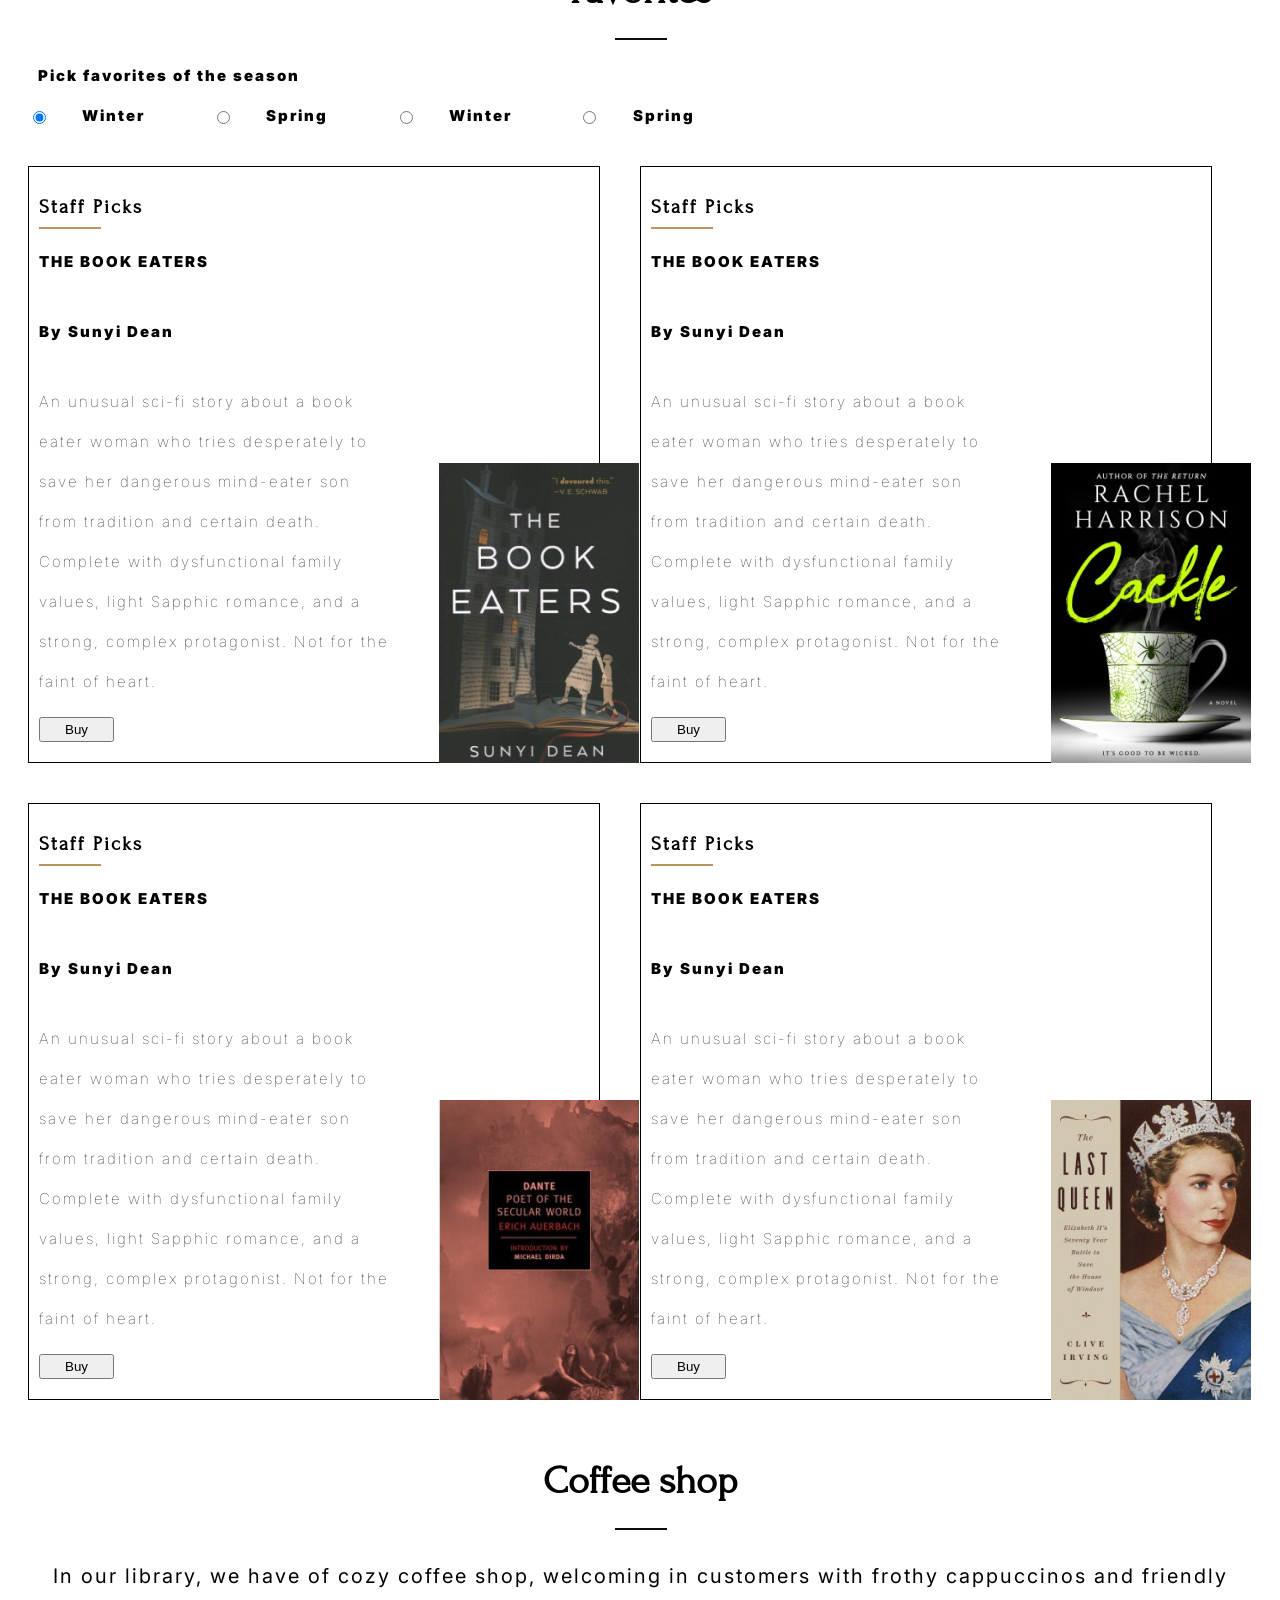
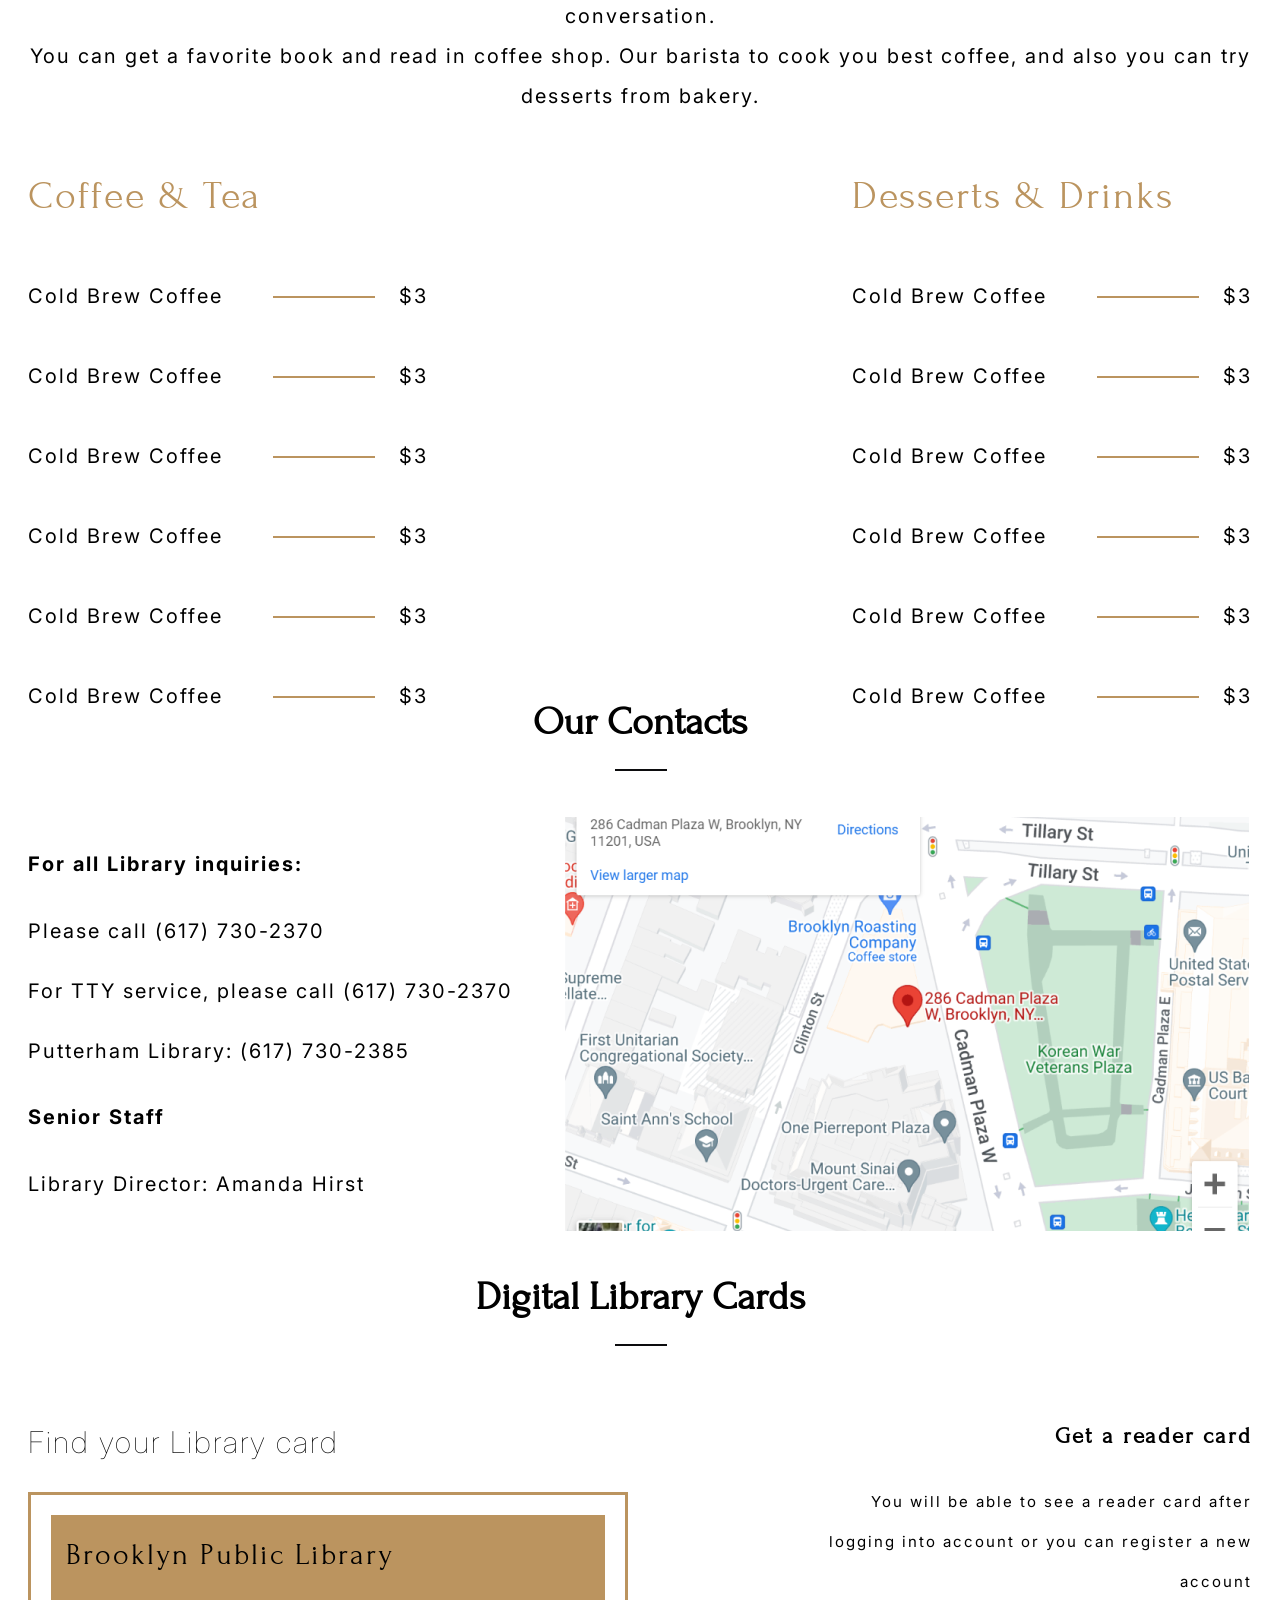
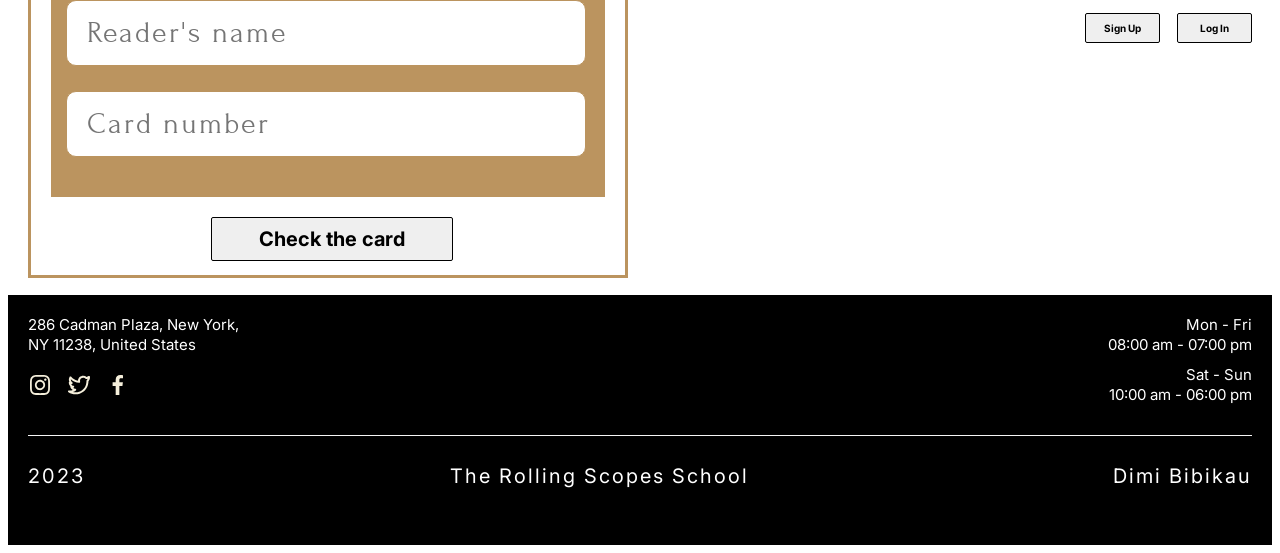
==== commit 11ad6c38: "feat: almost complete styling" ====
--- a/library/index.html
+++ b/library/index.html
@@ -124,7 +124,7 @@
             <section class="coffee-shop" id="coffee-shop">
                 <div class="section-header-box">
                     <h2 class="section-header id="#coffee-shop">Coffee shop</h2>
-                    <p class="coffee-shop_annotation">In our library, we have of cozy coffee shop, welcoming in customers with frothy cappuccinos and friendly conversation. You can get a favorite book and read in coffee shop. Our barista to cook you best coffee, and also you can try desserts from bakery.</p>
+                    <p class="coffee-shop_annotation">In our library, we have of cozy coffee shop, welcoming in customers with frothy cappuccinos and friendly conversation.<br> You can get a favorite book and read in coffee shop. Our barista to cook you best coffee, and also you can try desserts from bakery.</p>
                 </div>
                 <div class="coffee-shop_container">
                     <div class="menu_left-column">
@@ -212,12 +212,21 @@
                 <div class="library-card_container">
                     <div class="library-card_left">
                         <h3 class="left_header">Find your Library card</h3>
-                        <form class="library-card_form"></form>
-                        <button class="library-card_button">Check the card</button>
+                        <form class="library-card_form">
+                            <div class="library-card_colored-field">
+                                <p class="library-card_heading">Brooklyn Public Library</p>
+                                <div class="library-card_input-box">
+                                    <input class="library-card-input" type="text" id="name" name="name" placeholder="Reader's name">
+                                    <input  class="library-card-input" type="text" id="card_number" name="card_number" placeholder="Card number">
+                                </div>
+                            </div>
+                            <button class="library-card_button">Check the card</button>
+                        </form>
+
                     </div>
                     <div class="library-card_right">
                         <h3 class="right_header">Get a reader card</h3>
-                        <p class="small-text">You will be able to see a reader card after logging into account or you can register a new account</p>
+                        <p class="small-text">You will be able to see a reader card after<br> logging into account or you can register a new<br> account</p>
                         <div class="right_button-box">
                             <button class="reader-button">Sign Up</button>
                             <button class="reader-button">Log In</button>
--- a/library/style.css
+++ b/library/style.css
@@ -106,7 +106,7 @@
 }
 
 .favorites{
-    height: 1439px;
+    height: 1490px;
     background-color: white;
 }
 
@@ -124,6 +124,20 @@
 
 .favorites-radio_box{
     display: flex;
+
+    height: 20px;
+    padding: 0;
+    margin: 0;
+}
+
+.favorites-carousel_annotation{
+    padding: 10px;
+    margin: 0;
+}
+
+.favorites-radio_box{
+    display: flex;
+    align-items: center;
     justify-content: space-between;
     width: 700px;
     margin-bottom: 40px;
@@ -189,10 +203,9 @@
     width: 355px;
 }
 
-
 .book_cover{
     position: absolute;
-    bottom: 0px;
+    bottom: -1px;
     right: -40px;
 }
 
@@ -203,6 +216,7 @@
 
 
 .coffee-shop{
+    box-sizing: border-box;
     height: 841px;
     background-color: white;
 }
@@ -213,7 +227,7 @@
     letter-spacing: 2px;
     line-height: 40px;
     text-align: center;
-    width: calc(100% - 40px);
+    width: 100%;
 }
 
 .coffee-shop_container{
@@ -306,9 +320,81 @@
     font-weight: 100;
 }
 
+.library-card_form{
+    box-sizing: border-box;
+    width: 600px;
+    height: 386px;
+    border: 3px solid #BB945F;
+    padding: 20px 20px 30px 20px;
+}
+
+.library-card_colored-field{
+    background-color: #BB945F;
+    padding: 15px;
+}
+
+.library-card_input-box{
+    display: flex;
+    flex-direction: column;
+}
+
+.library-card_heading {
+    font-family: Forum;
+    font-size: 30px;
+    line-height: 50px;
+    letter-spacing: 2px;
+    padding: 0;
+    padding-bottom: 20px;
+    margin: 0;
+}
+
+.library-card-input{
+    box-sizing: border-box;
+    width: 520px;
+    height: 66px;
+    padding-left: 20px;
+    background-color: white;
+    border: 1px solid #BB945F;
+    color:#8E8E8E;
+    border-radius: 10px;
+    margin-bottom: 25px;
+    font-family: Forum;
+    font-size: 30px;
+    line-height: 50px;
+    letter-spacing: 2px;
+}
+
+.library-card_button{
+    align-self: center;
+    width: 242px;
+    height: 44px;
+    font-family: Inter;
+    font-weight: 700;
+    font-size: 20px;
+    border: 1px solid black;
+    border-radius: 2px;
+    margin-top: 20px;
+    margin-left: 160px;
+}
+
 .library-card_right{
+    display: flex;
+    flex-direction: column;
+    justify-content: space-between;
     width: 460px;
+    height: 253px;
     text-align: right;
+}
+
+.reader-button{
+    height: 30px;
+    width: 75px;
+    font-family: Inter;
+    font-weight: 700;
+    font-size: 10px;
+    border: 1px solid black;
+    border-radius: 2px;
+    margin-left: 10px;
 }
 
 .right_header{
@@ -368,6 +454,7 @@
 
 
 .section-header-box{
+    box-sizing: border-box;
     display: flex;
     flex-direction: column;
     align-items: center;
